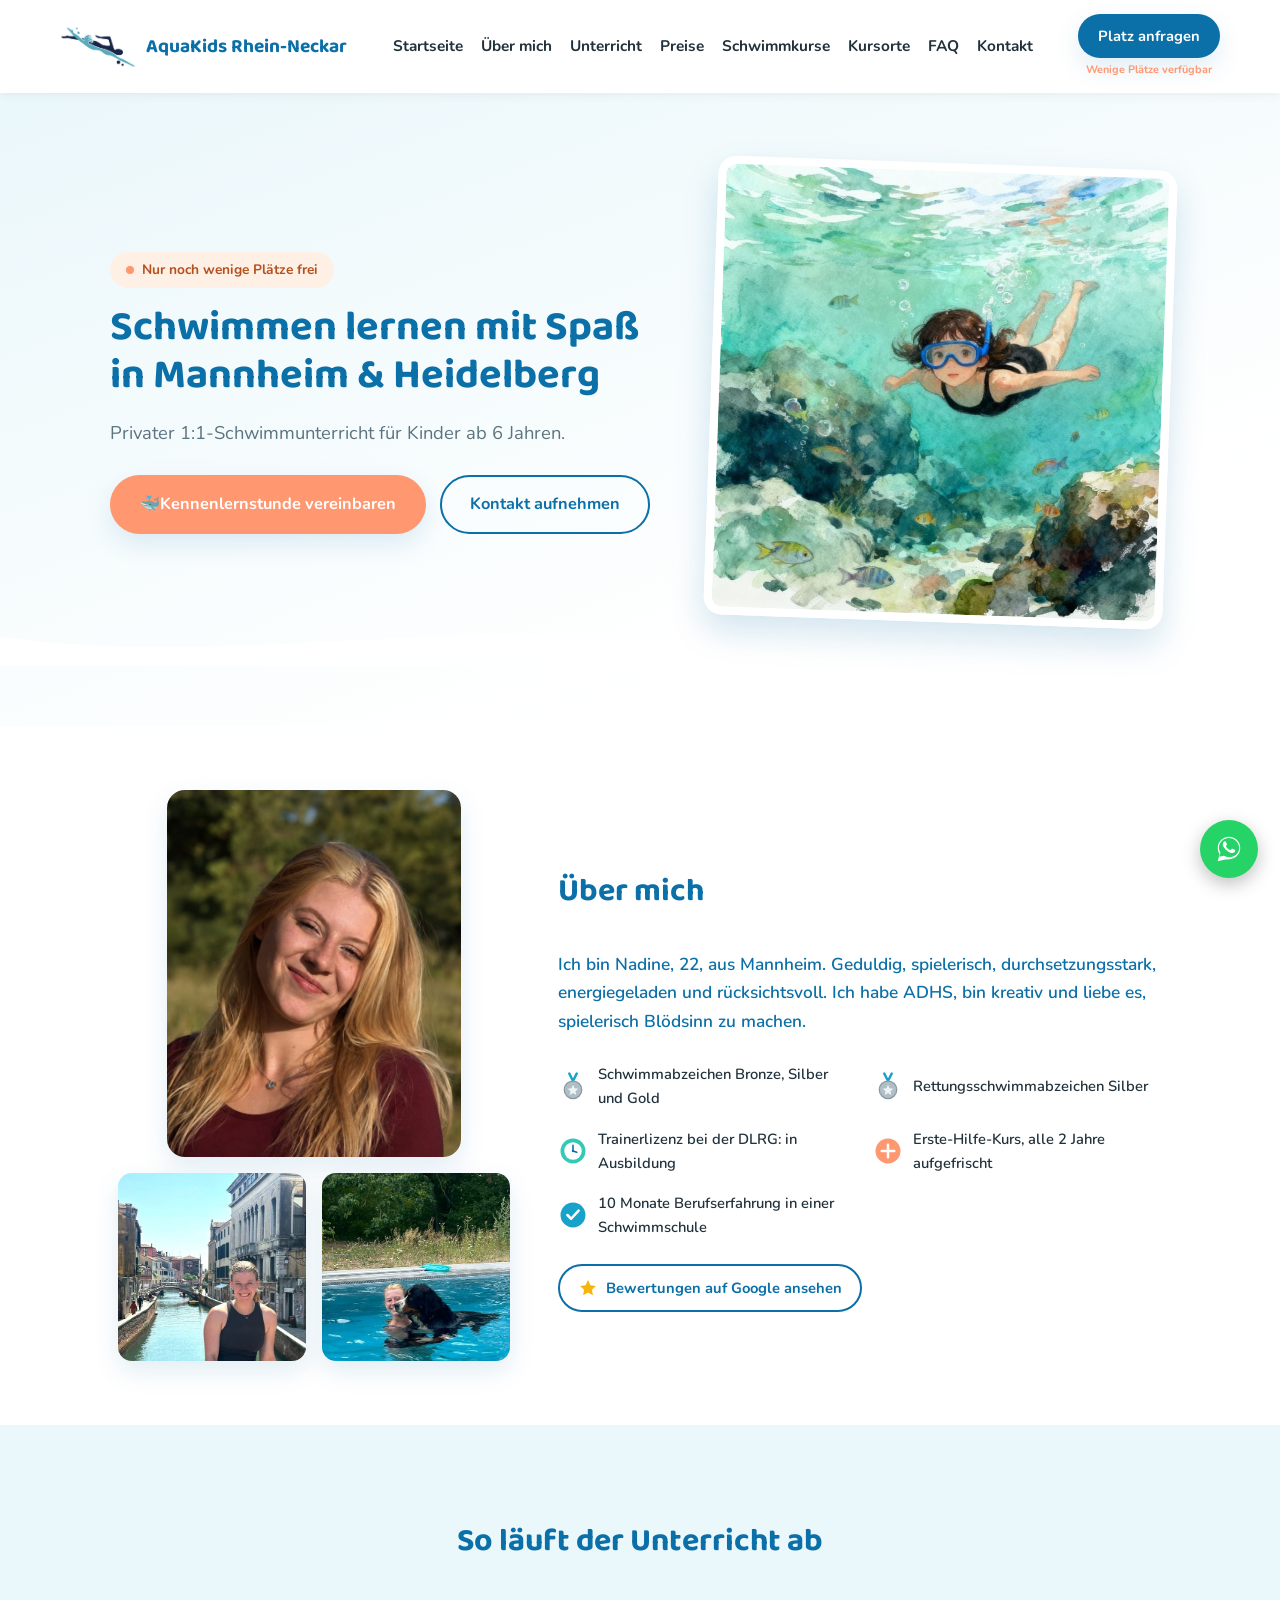
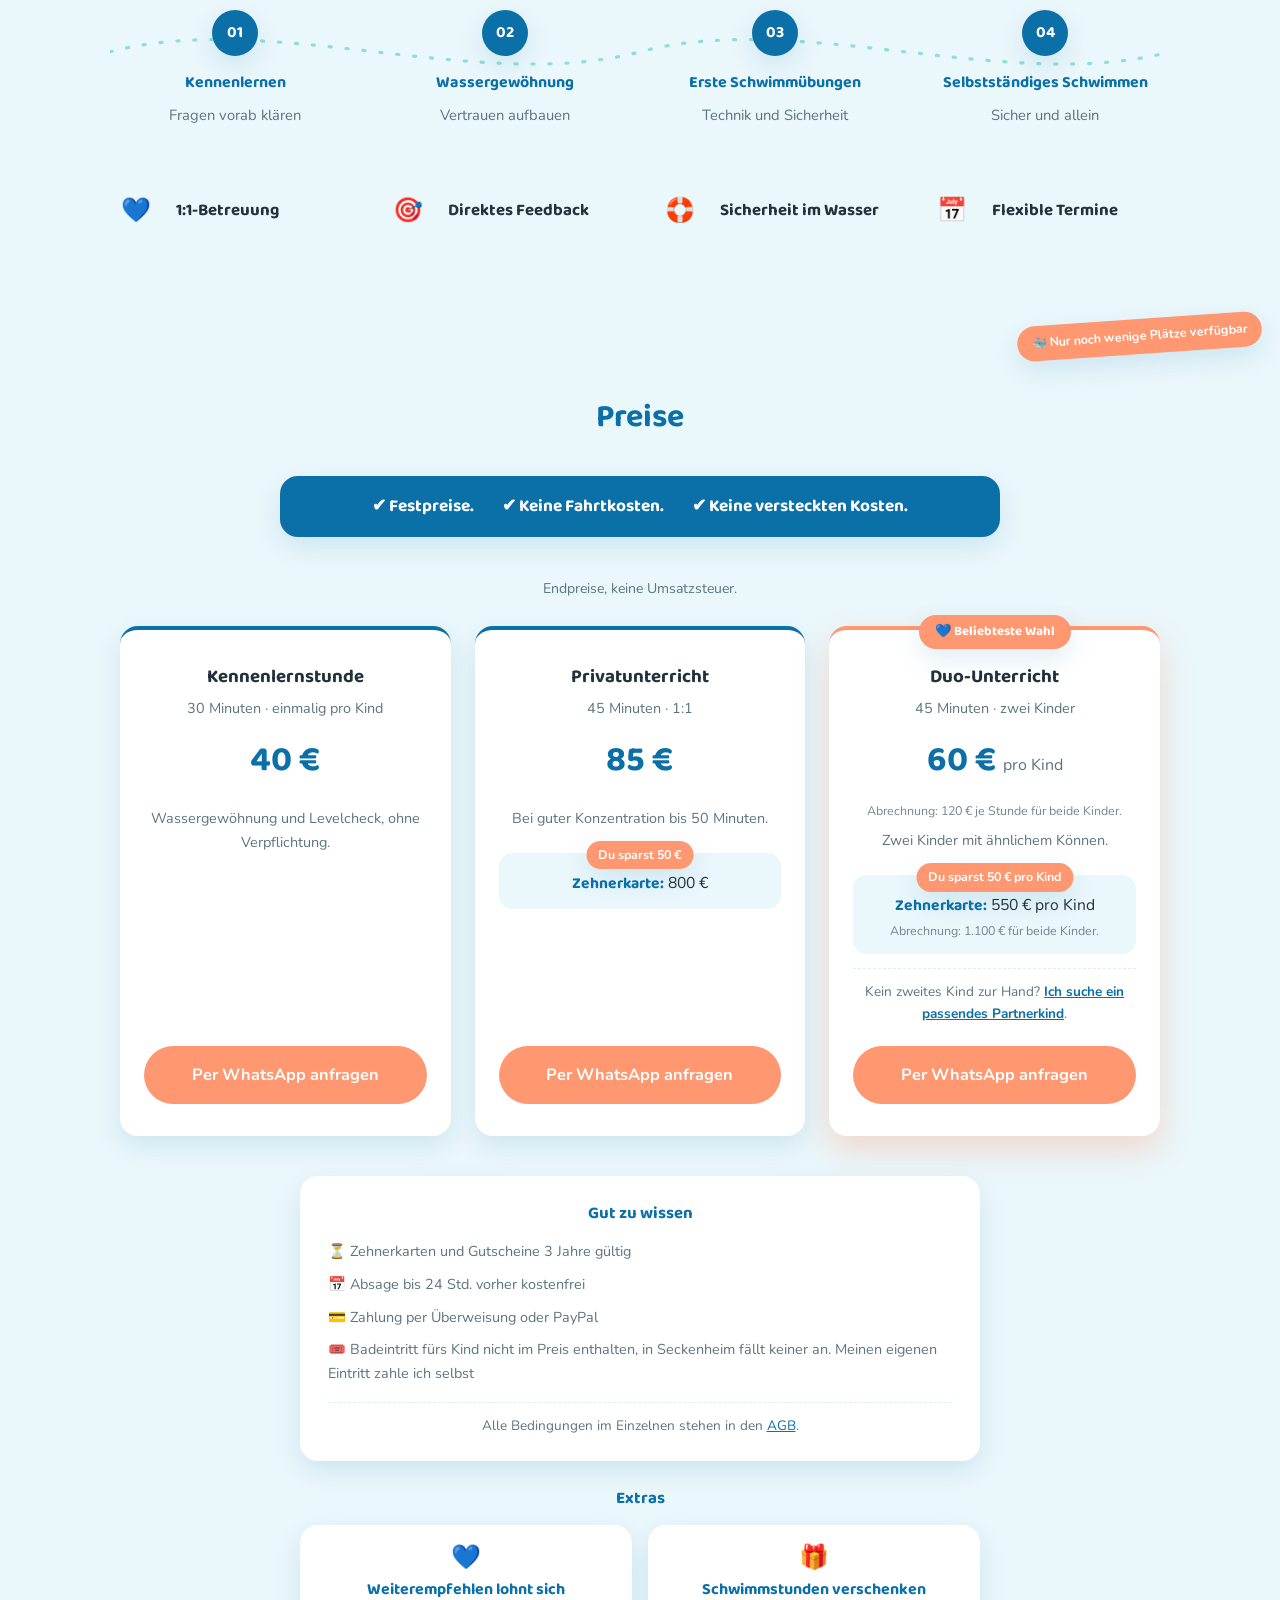
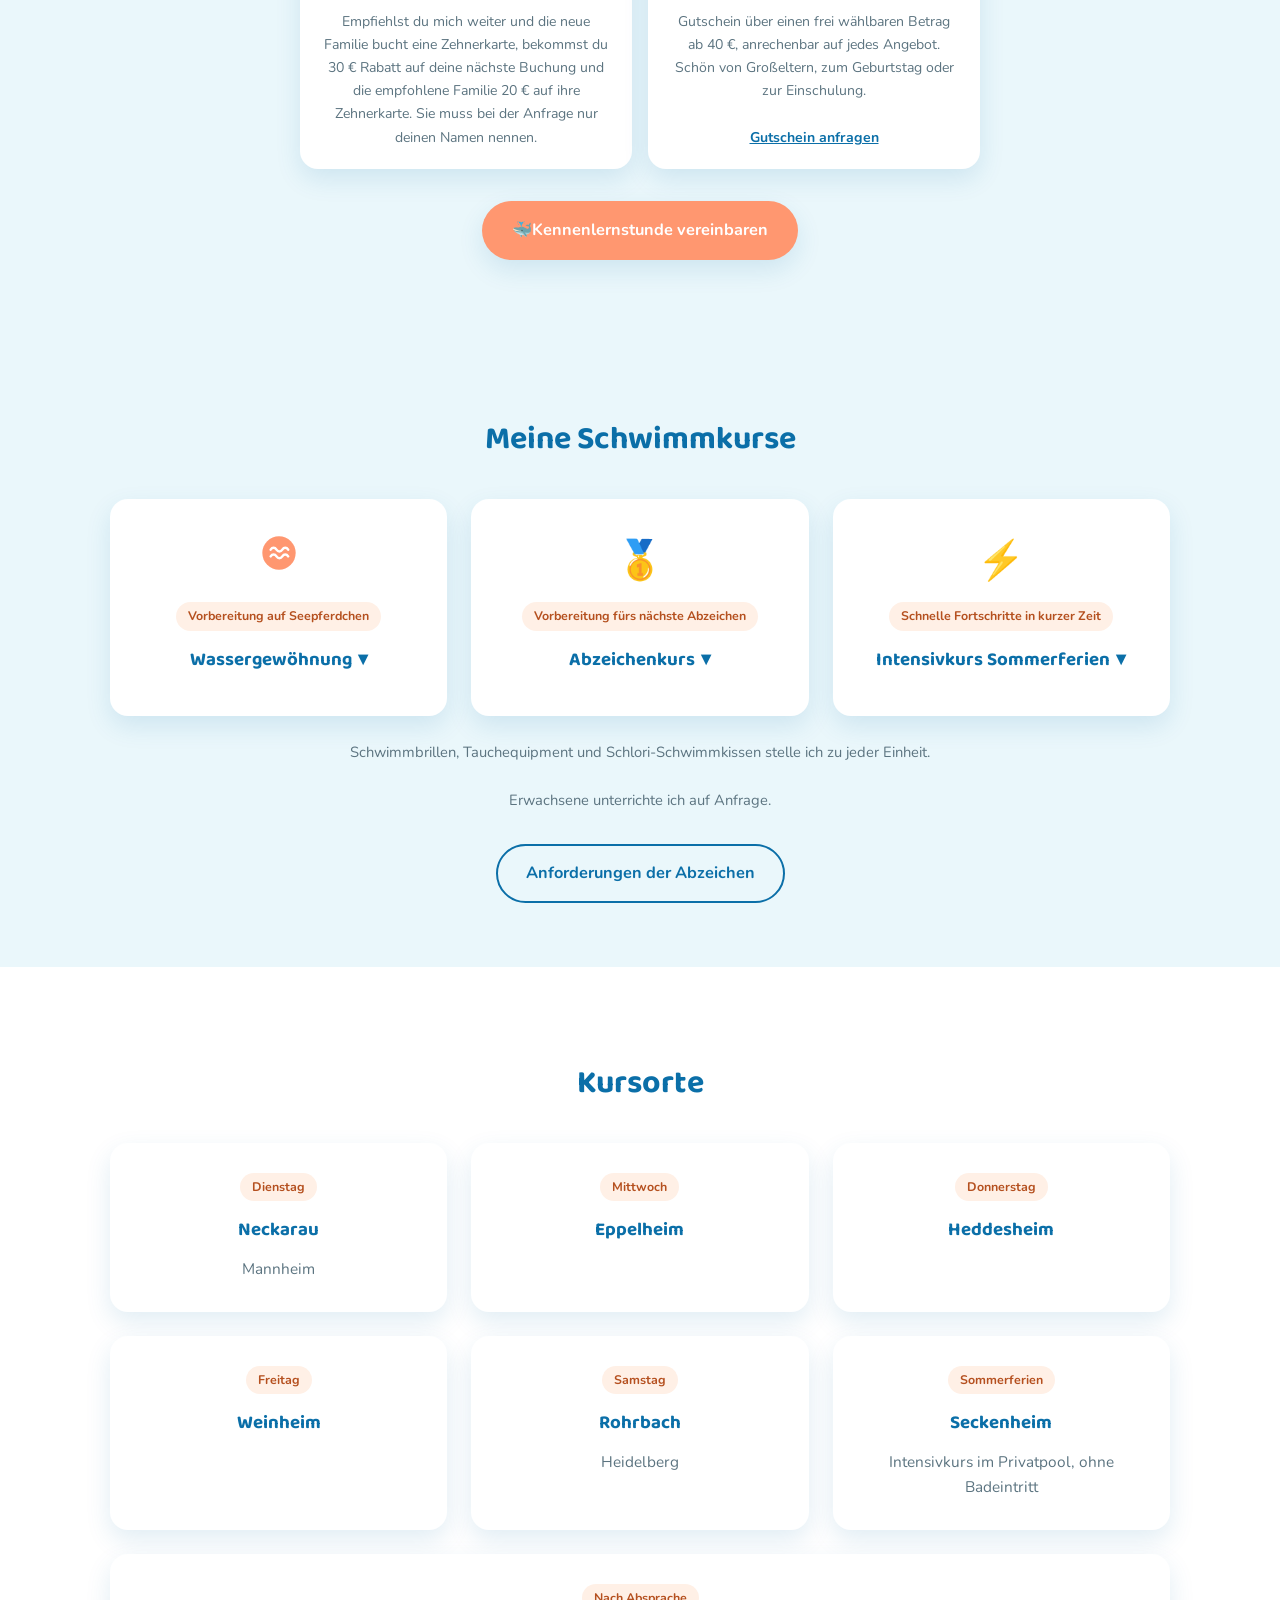
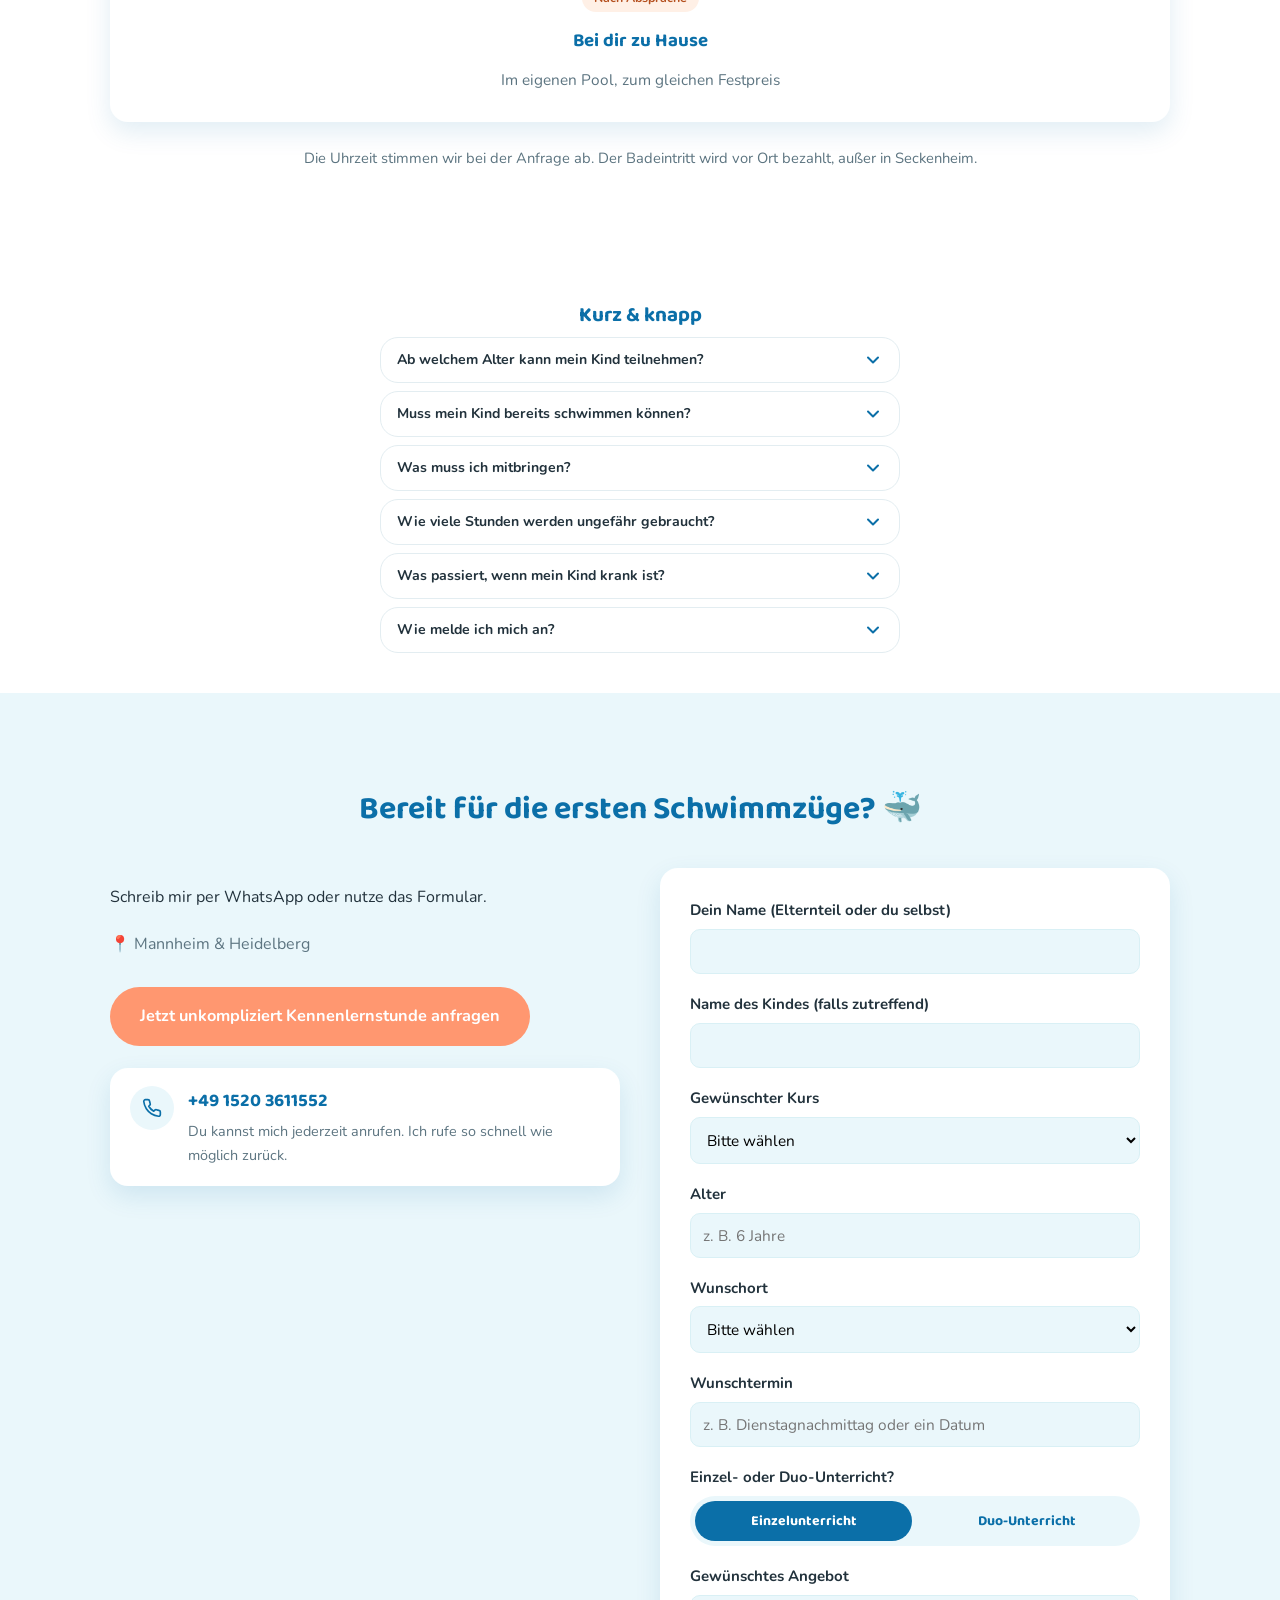
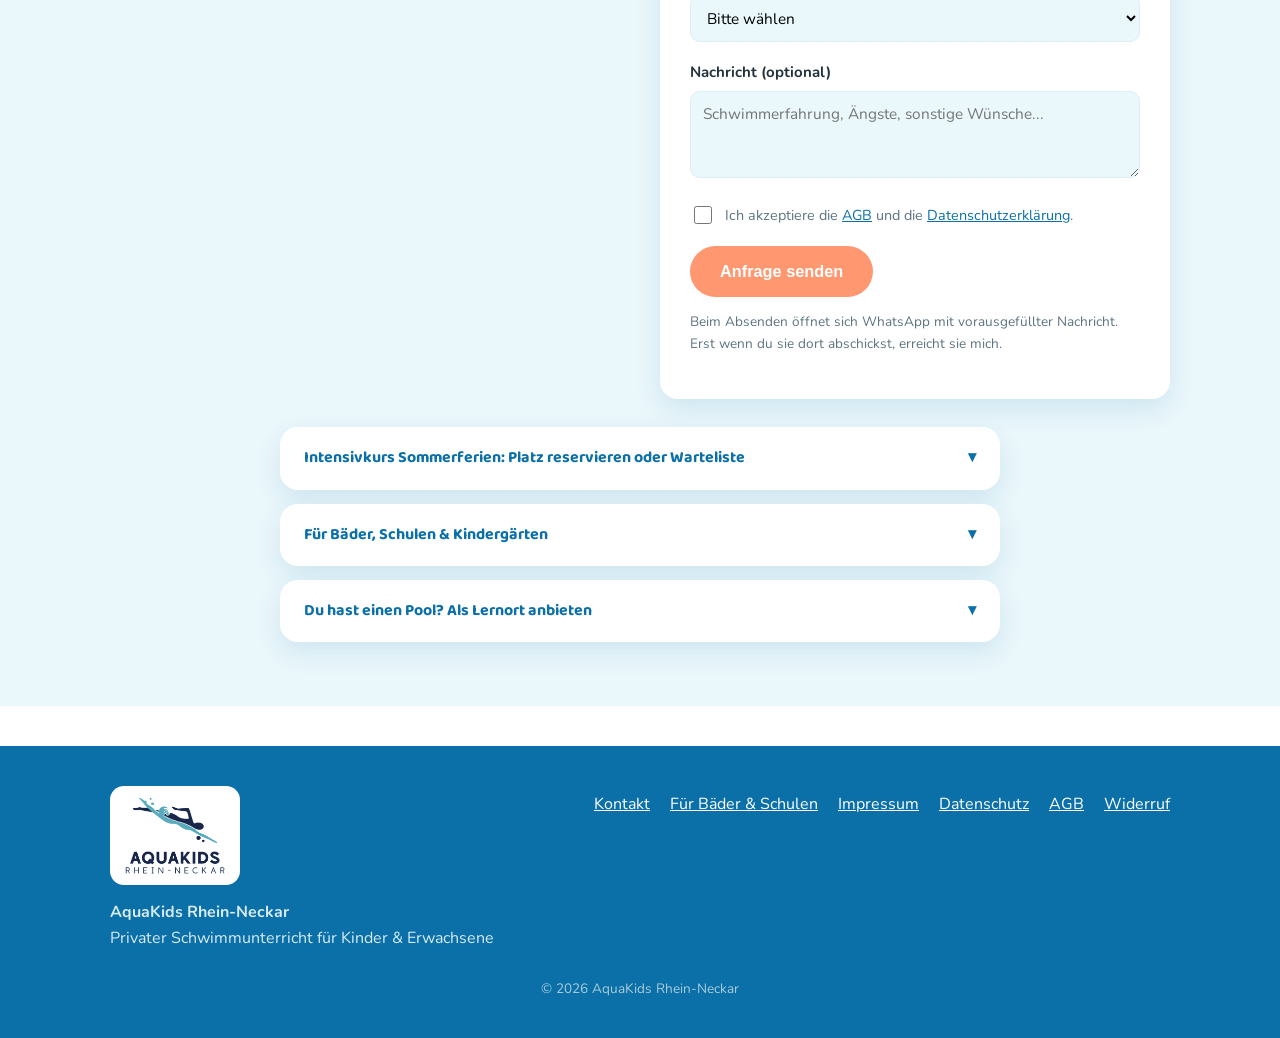
==== index.html @ f167486b "Empfehlungspraemie: Rabatt statt geschenkter Stunden Bisher bekamen beide Familien eine freie Einhei" ====
<!DOCTYPE html>
<html lang="de">
<head>
<meta charset="UTF-8" />
<meta name="viewport" content="width=device-width, initial-scale=1.0" />
<link rel="icon" href="/favicon.png" type="image/png" sizes="64x64" />
<link rel="apple-touch-icon" href="/apple-touch-icon.png" />
<link rel="preload" href="/fonts/nunito-latin.woff2" as="font" type="font/woff2" crossorigin />
<link rel="preload" href="/fonts/baloo2-latin.woff2" as="font" type="font/woff2" crossorigin />
<title>Schwimmunterricht Heidelberg &amp; Mannheim | AquaKids Rhein-Neckar</title>
<meta name="description" content="Privater Schwimmunterricht in Heidelberg &amp; Mannheim für Kinder ab 6 Jahren und Erwachsene. Geduldig, 1:1, spielerisch. Jetzt Termin per WhatsApp anfragen." />
<link rel="canonical" href="https://aquakids-rn.de/" />
<meta property="og:type" content="website" />
<meta property="og:locale" content="de_DE" />
<meta property="og:site_name" content="AquaKids Rhein-Neckar" />
<meta property="og:title" content="Schwimmunterricht Heidelberg & Mannheim | AquaKids Rhein-Neckar" />
<meta property="og:description" content="Privater Schwimmunterricht für Kinder ab 6 Jahren und Erwachsene in Mannheim und Heidelberg. Geduldig, individuell und persönlich." />
<meta property="og:url" content="https://aquakids-rn.de/" />
<meta property="og:image" content="https://aquakids-rn.de/img/hero-unterwasser.jpg" />
<meta name="twitter:card" content="summary_large_image" />
<link rel="stylesheet" href="css/style.css?v=31" />
<script type="application/ld+json">
{
  "@context": "https://schema.org",
  "@type": "SportsActivityLocation",
  "name": "AquaKids Rhein-Neckar",
  "description": "Privater Schwimmunterricht für Kinder ab 6 Jahren und Erwachsene in Mannheim und Heidelberg.",
  "url": "https://aquakids-rn.de/",
  "telephone": "+4915203611552",
  "email": "aquakidsrheinneckar@gmail.com",
  "priceRange": "40€-85€",
  "areaServed": [
    { "@type": "City", "name": "Mannheim" },
    { "@type": "City", "name": "Heidelberg" },
    { "@type": "City", "name": "Weinheim" },
    { "@type": "City", "name": "Eppelheim" },
    { "@type": "City", "name": "Heddesheim" }
  ],
  "image": "https://aquakids-rn.de/img/hero-unterwasser.jpg",
  "logo": "https://aquakids-rn.de/img/logo.png",
  "sameAs": ["https://maps.app.goo.gl/8mJAWNPspA1C7y219"]
}
</script>
</head>
<body>

<header class="site-header">
  <div class="nav-wrap">
    <a href="#start" class="logo">
      <img class="logo-mark" src="img/logo-mark.png" alt="" width="76" height="42" />
      AquaKids Rhein-Neckar
    </a>

    <nav class="main-nav" aria-label="Hauptnavigation">
      <ul>
        <li><a href="#start">Startseite</a></li>
        <li><a href="#ueber-mich">Über mich</a></li>
        <li><a href="#ablauf">Unterricht</a></li>
        <li><a href="#preise">Preise</a></li>
        <li><a href="#angebot">Schwimmkurse</a></li>
        <li><a href="#kursorte">Kursorte</a></li>
        <li><a href="#faq">FAQ</a></li>
        <li><a href="#kontakt">Kontakt</a></li>
      </ul>
    </nav>

    <div class="nav-actions">
      <div class="nav-cta-gruppe">
        <a class="btn-nav-cta" href="#kontakt">
          <span class="long">Platz anfragen</span>
        </a>
        <span class="nav-cta-hinweis">Wenige Plätze verfügbar</span>
      </div>
      <button class="menu-toggle" aria-label="Menü öffnen" aria-expanded="false">☰</button>
    </div>
  </div>
</header>

<main>

  <!-- Hero -->
  <section class="hero" id="start">
    <div class="bubble-field" aria-hidden="true">
      <span></span><span></span><span></span><span></span><span></span>
    </div>
    <div class="container hero-inner">
      <div>
        <!-- Verfügbarkeit monatlich aktuell halten: Anzahl der Plätze und Monat anpassen. -->
        <div class="availability-badge">Nur noch wenige Plätze frei</div>
        <h1>Schwimmen lernen mit Spaß in Mannheim &amp; Heidelberg</h1>
        <p class="lead">
          Privater 1:1-Schwimmunterricht für Kinder ab 6 Jahren.
        </p>
        <div class="hero-actions">
          <a href="#kontakt" class="btn btn-coral"><span aria-hidden="true">🐳</span> Kennenlernstunde vereinbaren</a>
          <a href="#kontakt" class="btn btn-outline">Kontakt aufnehmen</a>
        </div>
      </div>
      <div class="hero-illustration">
        <img src="img/hero-unterwasser.jpg"
             alt="Aquarell-Illustration: Ein Mädchen taucht mit Schwimmbrille durch klares Wasser, umgeben von bunten Fischen"
             width="736" height="736" fetchpriority="high" />
      </div>
    </div>
    <div class="wave-divider" aria-hidden="true">
      <svg viewBox="0 0 1440 60" preserveAspectRatio="none">
        <path d="M0,20 C240,60 480,0 720,20 C960,40 1200,0 1440,20 L1440,60 L0,60 Z" fill="var(--color-bg)"/>
      </svg>
    </div>
  </section>

  <!-- Über mich -->
  <section id="ueber-mich">
    <div class="container about-grid">
      <div class="reveal ueber-mich-dreieck">
        <div class="foto-wrapper foto-wrapper-oben" title="Strg + Mausrad zum Zoomen">
          <img src="img/ueber-mich-portrait.jpg" alt="Nadine Reinhard, Portrait" class="foto-oben" width="800" height="1200" loading="lazy" decoding="async" />
        </div>
        <div class="foto-unten-reihe">
          <div class="foto-wrapper foto-wrapper-unten" tabindex="0" role="button" aria-label="Dieses Foto groß anzeigen" title="Anklicken zum Tauschen">
            <img src="img/ueber-mich.jpg" alt="Nadine Reinhard, Schwimmlehrerin bei AquaKids Rhein-Neckar" class="foto-unten" width="600" height="800" loading="lazy" decoding="async" />
          </div>
          <div class="foto-wrapper foto-wrapper-unten" tabindex="0" role="button" aria-label="Dieses Foto groß anzeigen" title="Anklicken zum Tauschen">
            <img src="img/ueber-mich-pool.jpg" alt="Nadine Reinhard beim Schwimmen mit ihrem Hund" class="foto-unten" width="600" height="800" loading="lazy" decoding="async" />
          </div>
        </div>
      </div>
      <div class="reveal">
        <h2 class="section-title" style="text-align:left">Über mich</h2>
        <p class="ueber-mich-intro">Ich bin Nadine, 22, aus Mannheim. Geduldig, spielerisch, durchsetzungsstark, energiegeladen und rücksichtsvoll. Ich habe ADHS, bin kreativ und liebe es, spielerisch Blödsinn zu machen.</p>
        <ul class="qualifications">
          <li class="qualification-item">
            <svg viewBox="0 0 48 48" width="40" height="40" aria-hidden="true">
              <path d="M18 4 L24 16 L30 4" fill="none" stroke="var(--color-primary)" stroke-width="4" stroke-linecap="round" stroke-linejoin="round"/>
              <circle cx="24" cy="30" r="14" fill="#b0bfc6" stroke="#8a99a1" stroke-width="2"/>
              <path d="M24 22 L26.5 27.5 L32.5 28.2 L28 32.3 L29.3 38.2 L24 35 L18.7 38.2 L20 32.3 L15.5 28.2 L21.5 27.5 Z" fill="#eef3f5"/>
            </svg>
            <span>Schwimmabzeichen Bronze, Silber und Gold</span>
          </li>
          <li class="qualification-item">
            <svg viewBox="0 0 48 48" width="40" height="40" aria-hidden="true">
              <path d="M18 4 L24 16 L30 4" fill="none" stroke="var(--color-primary)" stroke-width="4" stroke-linecap="round" stroke-linejoin="round"/>
              <circle cx="24" cy="30" r="14" fill="#b0bfc6" stroke="#8a99a1" stroke-width="2"/>
              <path d="M24 22 L26.5 27.5 L32.5 28.2 L28 32.3 L29.3 38.2 L24 35 L18.7 38.2 L20 32.3 L15.5 28.2 L21.5 27.5 Z" fill="#eef3f5"/>
            </svg>
            <span>Rettungsschwimmabzeichen Silber</span>
          </li>
          <li class="qualification-item">
            <svg viewBox="0 0 48 48" width="40" height="40" aria-hidden="true">
              <circle cx="24" cy="24" r="20" fill="var(--color-accent)"/>
              <circle cx="24" cy="24" r="14" fill="#ffffff"/>
              <line x1="24" y1="24" x2="24" y2="15" stroke="var(--color-primary-dark)" stroke-width="2.5" stroke-linecap="round"/>
              <line x1="24" y1="24" x2="30" y2="26" stroke="var(--color-primary-dark)" stroke-width="2.5" stroke-linecap="round"/>
              <circle cx="24" cy="24" r="2" fill="var(--color-primary-dark)"/>
            </svg>
            <span>Trainerlizenz bei der DLRG: in Ausbildung</span>
          </li>
          <li class="qualification-item">
            <svg viewBox="0 0 48 48" width="40" height="40" aria-hidden="true">
              <circle cx="24" cy="24" r="20" fill="var(--color-coral)"/>
              <path d="M24 14 L24 34 M14 24 L34 24" stroke="#ffffff" stroke-width="4" stroke-linecap="round"/>
            </svg>
            <span>Erste-Hilfe-Kurs, alle 2 Jahre aufgefrischt</span>
          </li>
          <li class="qualification-item">
            <svg viewBox="0 0 48 48" width="40" height="40" aria-hidden="true">
              <circle cx="24" cy="24" r="20" fill="var(--color-primary)"/>
              <path d="M15 24 L21 30 L33 17" fill="none" stroke="#ffffff" stroke-width="4" stroke-linecap="round" stroke-linejoin="round"/>
            </svg>
            <span>10 Monate Berufserfahrung in einer Schwimmschule</span>
          </li>
        </ul>
        <a class="google-bewertungen" href="https://maps.app.goo.gl/8mJAWNPspA1C7y219" target="_blank" rel="noopener">
          <svg viewBox="0 0 24 24" width="20" height="20" aria-hidden="true">
            <path d="M12 2.5l2.9 6.1 6.6.9-4.8 4.6 1.2 6.6L12 17.5l-5.9 3.2 1.2-6.6L2.5 9.5l6.6-.9z" fill="#f5b50a"/>
          </svg>
          <span>Bewertungen auf Google ansehen</span>
        </a>
      </div>
    </div>
  </section>

  <!-- Unterricht -->
  <section class="alt" id="ablauf">
    <div class="container">
      <h2 class="section-title reveal">So läuft der Unterricht ab</h2>
      <div class="steps-wrap reveal">
        <svg class="steps-wave-bg" viewBox="0 0 1000 60" preserveAspectRatio="none" aria-hidden="true">
          <path d="M0,30 C150,-10 350,70 500,30 C650,-10 850,70 1000,30" fill="none" stroke="var(--color-accent)" stroke-width="3" stroke-linecap="round" stroke-dasharray="2 14"/>
        </svg>
        <div class="steps">
          <div class="step">
            <div class="step-number">01</div>
            <h3>Kennenlernen</h3>
            <p>Fragen vorab klären</p>
          </div>
          <div class="step">
            <div class="step-number">02</div>
            <h3>Wassergewöhnung</h3>
            <p>Vertrauen aufbauen</p>
          </div>
          <div class="step">
            <div class="step-number">03</div>
            <h3>Erste Schwimmübungen</h3>
            <p>Technik und Sicherheit</p>
          </div>
          <div class="step">
            <div class="step-number">04</div>
            <h3>Selbstständiges Schwimmen</h3>
            <p>Sicher und allein</p>
          </div>
        </div>
      </div>

      <div class="benefit-grid reveal">
        <div class="benefit-item">
          <span class="benefit-icon" aria-hidden="true">💙</span>
          <h3>1:1-Betreuung</h3>
        </div>
        <div class="benefit-item">
          <span class="benefit-icon" aria-hidden="true">🎯</span>
          <h3>Direktes Feedback</h3>
        </div>
        <div class="benefit-item">
          <span class="benefit-icon" aria-hidden="true">🛟</span>
          <h3>Sicherheit im Wasser</h3>
        </div>
        <div class="benefit-item">
          <span class="benefit-icon" aria-hidden="true">📅</span>
          <h3>Flexible Termine</h3>
        </div>
      </div>
    </div>
  </section>

  <!-- Preise -->
  <section class="alt" id="preise">
    <span class="ecke-badge">🐳 Nur noch wenige Plätze verfügbar</span>
    <div class="container">
      <h2 class="section-title reveal">Preise</h2>

      <p class="festpreis-banner reveal">
        <span>✔ Festpreise.</span>
        <span>✔ Keine Fahrtkosten.</span>
        <span>✔ Keine versteckten Kosten.</span>
      </p>
      <p class="preis-fussnote reveal">
        Endpreise, keine Umsatzsteuer.
      </p>

      <!-- Die Preiskarten entstehen automatisch aus js/preise-data.js – Preise NUR dort ändern. -->
      <div class="price-grid" id="preis-karten"></div>

      <div class="preis-rahmen reveal">
        <h3>Gut zu wissen</h3>
        <ul>
          <li><span aria-hidden="true">⏳</span> Zehnerkarten und Gutscheine 3&nbsp;Jahre gültig</li>
          <li><span aria-hidden="true">📅</span> Absage bis 24&nbsp;Std. vorher kostenfrei</li>
          <li><span aria-hidden="true">💳</span> Zahlung per Überweisung oder PayPal</li>
          <li><span aria-hidden="true">🎟️</span> Badeintritt fürs Kind nicht im Preis enthalten, in Seckenheim fällt keiner an. Meinen eigenen Eintritt zahle ich selbst</li>
        </ul>
        <p>Alle Bedingungen im Einzelnen stehen in den <a href="agb.html">AGB</a>.</p>
      </div>

      <!-- Empfehlungsprämie und Gutschein entstehen aus AKTIONEN in js/preise-data.js -->
      <div class="preis-aktionen" id="preis-aktionen"></div>

      <div class="section-cta reveal">
        <a href="#kontakt" class="btn btn-coral"><span aria-hidden="true">🐳</span> Kennenlernstunde vereinbaren</a>
      </div>
    </div>
  </section>

  <!-- Meine Schwimmkurse (inkl. Abzeichen-Anforderungen) -->
  <section class="alt has-bubbles" id="angebot">
    <div class="bubble-field" aria-hidden="true">
      <span></span><span></span><span></span>
    </div>
    <div class="container">
      <h2 class="section-title reveal">Meine Schwimmkurse</h2>
      <div class="card-grid">
        <details class="card kurs-toggle reveal">
          <summary>
            <div class="emoji">
              <svg viewBox="0 0 48 48" width="40" height="40" aria-hidden="true">
                <circle cx="24" cy="24" r="20" fill="var(--color-coral)"/>
                <path d="M14 20c2-3 5-3 7 0s5 3 7 0 5-3 7 0" stroke="#ffffff" stroke-width="3" fill="none" stroke-linecap="round"/>
                <path d="M14 28c2-3 5-3 7 0s5 3 7 0 5-3 7 0" stroke="#ffffff" stroke-width="3" fill="none" stroke-linecap="round"/>
              </svg>
            </div>
            <span class="kurs-subline">Vorbereitung auf Seepferdchen</span>
            <h3>Wassergewöhnung</h3>
          </summary>
          <ul class="leistungen-list">
            <li>Sicher im Wasser fühlen</li>
            <li>Auftriebsübungen</li>
            <li>Vorankommen im Wasser</li>
            <li>Erste Schwimmtechniken</li>
          </ul>
        </details>
        <details class="card kurs-toggle reveal">
          <summary>
            <div class="emoji" aria-hidden="true">🥇</div>
            <span class="kurs-subline">Vorbereitung fürs nächste Abzeichen</span>
            <h3>Abzeichenkurs</h3>
          </summary>
          <ul class="leistungen-list">
            <li>Verschiedene Schwimmtechniken</li>
            <li>Sprünge</li>
            <li>Sicherheit im Wasser</li>
          </ul>
        </details>
        <details class="card kurs-toggle reveal">
          <summary>
            <div class="emoji" aria-hidden="true">⚡</div>
            <span class="kurs-subline">Schnelle Fortschritte in kurzer Zeit</span>
            <h3>Intensivkurs Sommerferien</h3>
          </summary>
          <ul class="leistungen-list">
            <li>2 bis 3 Schwimmstunden pro Woche</li>
            <li>Voranmeldung möglich</li>
            <li>In Seckenheim im Privatpool, ohne Badeintritt</li>
            <li>Termine und Preis nach Absprache</li>
          </ul>
          <a href="#ferien-reservierung" class="btn btn-coral kurs-cta">Platz reservieren oder Warteliste</a>
        </details>
      </div>
      <p class="price-note">Schwimmbrillen, Tauchequipment und Schlori-Schwimmkissen stelle ich zu jeder Einheit.</p>
      <p class="price-note">Erwachsene unterrichte ich auf Anfrage.</p>

      <details class="abzeichen-details" id="abzeichen">
        <summary class="btn btn-outline">Anforderungen der Abzeichen</summary>
        <p class="abzeichen-hinweis">Die offizielle Abnahme übernimmt das Schwimmbad bzw. eine Prüfstelle.</p>
        <div class="card-grid">
        <div class="card">
          <h3>Seepferdchen</h3>
          <ul class="leistungen-list">
            <li>Sprung vom Beckenrand</li>
            <li>25 m Schwimmen in Bauch- oder Rückenlage</li>
            <li>Gegenstand aus schultertiefem Wasser holen</li>
            <li>Baderegeln kennen</li>
          </ul>
        </div>
        <div class="card">
          <h3>Bronze</h3>
          <ul class="leistungen-list">
            <li>Kopfsprung</li>
            <li>15 Minuten schwimmen, mindestens 200 m</li>
            <li>Sprung vom 1-Meter-Brett</li>
            <li>Ca. 2 m tief tauchen und Gegenstand holen</li>
            <li>Baderegeln kennen</li>
          </ul>
        </div>
        <div class="card">
          <h3>Silber</h3>
          <ul class="leistungen-list">
            <li>Kopfsprung</li>
            <li>20 Minuten schwimmen, mindestens 400 m</li>
            <li>Sprung aus 3 m Höhe (oder zwei 1-Meter-Sprünge)</li>
            <li>Zweimal ca. 2 m tief tauchen</li>
            <li>10 m Streckentauchen</li>
            <li>Baderegeln und Grundlagen der Selbstrettung</li>
          </ul>
        </div>
        <div class="card">
          <h3>Gold</h3>
          <ul class="leistungen-list">
            <li>Kopfsprung</li>
            <li>30 Minuten schwimmen, mindestens 800 m</li>
            <li>Kraul-, Brust- und Rückenschwimmen</li>
            <li>10 m Streckentauchen ohne Abstoßen</li>
            <li>Dreimal ca. 2 m tief tauchen, innerhalb von 3 Minuten</li>
            <li>50 m Transportschwimmen</li>
            <li>Baderegeln und Hilfe bei Bade-, Boots- und Eisunfällen</li>
          </ul>
        </div>
      </div>

      <h3 class="abzeichen-subtitle">Rettungsschwimmabzeichen (DRSA)</h3>
      <div class="card-grid">
        <div class="card">
          <h3>Bronze</h3>
          <ul class="leistungen-list">
            <li>Voraussetzung: keine, ab ca. 12 Jahren</li>
            <li>200 m schwimmen in max. 10 Minuten</li>
            <li>100 m in Kleidung schwimmen, danach unter Wasser ausziehen</li>
            <li>Zwei Tieftauchgänge, Ring aus 2 bis 3 m Tiefe holen</li>
            <li>50 m Transportschwimmen</li>
            <li>Befreiungsgriffe und Rettungstransport</li>
            <li>Grundlagen Wiederbelebung</li>
          </ul>
        </div>
        <div class="card">
          <h3>Silber</h3>
          <ul class="leistungen-list">
            <li>Voraussetzung: Rettungsschwimmabzeichen Bronze, ab ca. 14 Jahren</li>
            <li>400 m schwimmen in max. 15 Minuten</li>
            <li>300 m in Kleidung schwimmen, danach ausziehen</li>
            <li>Sprung aus 3 m Höhe</li>
            <li>Drei Tieftauchgänge aus 3 bis 5 m Tiefe</li>
            <li>50 m Transportschwimmen in unter 90 Sekunden</li>
            <li>Aktuelle Erste-Hilfe-Ausbildung nötig</li>
          </ul>
        </div>
        <div class="card">
          <h3>Gold</h3>
          <ul class="leistungen-list">
            <li>Voraussetzung: Rettungsschwimmabzeichen Silber, ab ca. 16 Jahren</li>
            <li>300 m Flossenschwimmen in max. 6 Minuten, davon 50 m Schleppen in Kleidung</li>
            <li>300 m Schwimmen in Kleidung in max. 9 Minuten, danach im Wasser ausziehen</li>
            <li>30 m Streckentauchen, mind. 8 von 10 Ringen auf 20 m Strecke sammeln</li>
            <li>Drei Tieftauchgänge in Kleidung (kopf- und fußwärts) in 3 Minuten, dabei zwei
              Ringe aus ca. 3 bis 5 m Tiefe holen</li>
            <li>Aktuelle Erste-Hilfe-Ausbildung und ärztliches Attest nötig</li>
          </ul>
        </div>
      </div>
      </details>
    </div>
  </section>

  <!-- Kursorte: Bäder nach und nach in js/pools-data.js eintragen -->
  <section id="kursorte">
    <div class="container">
      <h2 class="section-title reveal">Kursorte</h2>
      <!-- Wochenplan (Dienstag bis Samstag): Orte und Wochentage in js/pools-data.js pflegen -->
      <div class="card-grid kursorte-grid" id="kursorte-liste">
        <article class="card kursort-zuhause-karte reveal">
          <span class="kurs-subline">Nach Absprache</span>
          <h3>Bei dir zu Hause</h3>
          <p>Im eigenen Pool, zum gleichen Festpreis</p>
        </article>
      </div>
      <p class="price-note">Die Uhrzeit stimmen wir bei der Anfrage ab. Der Badeintritt wird vor Ort bezahlt, außer in Seckenheim.</p>
    </div>
  </section>

  <!-- FAQ -->
  <section id="faq" class="faq-compact">
    <div class="container">
      <h2 class="section-title reveal">Kurz &amp; knapp</h2>
      <div class="faq-list reveal">
        <div class="faq-item">
          <button class="faq-question" aria-expanded="false">
            <span>Ab welchem Alter kann mein Kind teilnehmen?</span>
            <svg class="chevron" width="20" height="20" viewBox="0 0 24 24" fill="none" aria-hidden="true"><path d="M6 9l6 6 6-6" stroke="currentColor" stroke-width="2.4" stroke-linecap="round" stroke-linejoin="round"/></svg>
          </button>
          <div class="faq-answer">
            <p>Ab 6 Jahren. Erwachsene unterrichte ich auf Anfrage.</p>
          </div>
        </div>
        <div class="faq-item">
          <button class="faq-question" aria-expanded="false">
            <span>Muss mein Kind bereits schwimmen können?</span>
            <svg class="chevron" width="20" height="20" viewBox="0 0 24 24" fill="none" aria-hidden="true"><path d="M6 9l6 6 6-6" stroke="currentColor" stroke-width="2.4" stroke-linecap="round" stroke-linejoin="round"/></svg>
          </button>
          <div class="faq-answer">
            <p>Nein, die meisten starten bei mir ganz am Anfang.</p>
          </div>
        </div>
        <div class="faq-item">
          <button class="faq-question" aria-expanded="false">
            <span>Was muss ich mitbringen?</span>
            <svg class="chevron" width="20" height="20" viewBox="0 0 24 24" fill="none" aria-hidden="true"><path d="M6 9l6 6 6-6" stroke="currentColor" stroke-width="2.4" stroke-linecap="round" stroke-linejoin="round"/></svg>
          </button>
          <div class="faq-answer">
            <p>Badekleidung und ein Handtuch. Schwimmbrille und Zubehör stelle ich.</p>
          </div>
        </div>
        <div class="faq-item">
          <button class="faq-question" aria-expanded="false">
            <span>Wie viele Stunden werden ungefähr gebraucht?</span>
            <svg class="chevron" width="20" height="20" viewBox="0 0 24 24" fill="none" aria-hidden="true"><path d="M6 9l6 6 6-6" stroke="currentColor" stroke-width="2.4" stroke-linecap="round" stroke-linejoin="round"/></svg>
          </button>
          <div class="faq-answer">
            <p>Das hängt vom Kind ab. Nach der Kennenlernstunde gebe ich dir eine Einschätzung, die Zehnerkarte ist meist der beste Einstieg. Bei Kindern mit geistiger oder körperlicher Behinderung kann diese Einschätzung entfallen, hier zählt der individuelle Fortschritt, auch mit Zehnerkarte.</p>
          </div>
        </div>
        <div class="faq-item">
          <button class="faq-question" aria-expanded="false">
            <span>Was passiert, wenn mein Kind krank ist?</span>
            <svg class="chevron" width="20" height="20" viewBox="0 0 24 24" fill="none" aria-hidden="true"><path d="M6 9l6 6 6-6" stroke="currentColor" stroke-width="2.4" stroke-linecap="round" stroke-linejoin="round"/></svg>
          </button>
          <div class="faq-answer">
            <p>Bis 24&nbsp;Stunden vorher per WhatsApp absagen, dann entstehen keine Kosten und wir finden einen Ersatztermin.</p>
          </div>
        </div>
        <div class="faq-item">
          <button class="faq-question" aria-expanded="false">
            <span>Wie melde ich mich an?</span>
            <svg class="chevron" width="20" height="20" viewBox="0 0 24 24" fill="none" aria-hidden="true"><path d="M6 9l6 6 6-6" stroke="currentColor" stroke-width="2.4" stroke-linecap="round" stroke-linejoin="round"/></svg>
          </button>
          <div class="faq-answer">
            <p>Per WhatsApp, Anruf oder über das Formular unten.</p>
          </div>
        </div>
      </div>
    </div>
  </section>

  <!-- Kontakt (inkl. Anfragen von Bädern/Schulen und Pool-Angebote) -->
  <section class="alt has-bubbles kontakt-mit-badge" id="kontakt">
    <div class="bubble-field" aria-hidden="true">
      <span></span><span></span><span></span>
    </div>
    <div class="container">
      <h2 class="section-title reveal">Bereit für die ersten Schwimmzüge? 🐳</h2>
    </div>
    <div class="container contact-grid">
      <div class="contact-info reveal">
        <p>Schreib mir per WhatsApp oder nutze das Formular.</p>
        <ul>
          <li>📍 Mannheim &amp; Heidelberg</li>
        </ul>
        <a href="https://wa.me/4915203611552" target="_blank" rel="noopener" class="btn btn-whatsapp">Jetzt unkompliziert Kennenlernstunde anfragen</a>

        <div class="phone-box">
          <span class="phone-icon" aria-hidden="true">
            <svg viewBox="0 0 24 24" width="20" height="20" fill="none" aria-hidden="true">
              <path d="M22 16.92v3a2 2 0 0 1-2.18 2 19.79 19.79 0 0 1-8.63-3.07 19.5 19.5 0 0 1-6-6 19.79 19.79 0 0 1-3.07-8.67A2 2 0 0 1 4.11 2h3a2 2 0 0 1 2 1.72c.127.96.361 1.903.7 2.81a2 2 0 0 1-.45 2.11L8.09 9.91a16 16 0 0 0 6 6l1.27-1.27a2 2 0 0 1 2.11-.45c.907.339 1.85.573 2.81.7A2 2 0 0 1 22 16.92z" stroke="var(--color-primary-dark)" stroke-width="2" stroke-linecap="round" stroke-linejoin="round"/>
            </svg>
          </span>
          <div>
            <a href="tel:+4915203611552" class="phone-number">+49&nbsp;1520&nbsp;3611552</a>
            <p>Du kannst mich jederzeit anrufen. Ich rufe so schnell wie möglich zurück.</p>
          </div>
        </div>
      </div>

      <form class="booking-form reveal" autocomplete="off">
        <div class="form-group">
          <label for="name">Dein Name (Elternteil oder du selbst)</label>
          <input type="text" id="name" name="name" required />
        </div>

        <div class="form-group">
          <label for="kindname">Name des Kindes (falls zutreffend)</label>
          <input type="text" id="kindname" name="kindname" />
        </div>

        <div class="form-group">
          <label for="unterricht">Gewünschter Kurs</label>
          <select id="unterricht" name="unterricht" required>
            <option value="">Bitte wählen</option>
            <option value="Wassergewöhnung (Kind)">Wassergewöhnung (Kind)</option>
            <option value="Abzeichenkurs (Kind)">Abzeichenkurs (Kind)</option>
            <option value="Intensivkurs Sommerferien">Intensivkurs Sommerferien</option>
            <option value="Erwachsene/r">Erwachsene/r</option>
          </select>
        </div>

        <div class="form-group">
          <label for="alter">Alter</label>
          <input type="text" id="alter" name="alter" placeholder="z. B. 6 Jahre" required />
        </div>

        <div class="form-group">
          <label for="ort">Wunschort</label>
          <select id="ort" name="ort" required>
            <option value="">Bitte wählen</option>
          </select>
        </div>

        <div class="form-group">
          <label for="termin">Wunschtermin</label>
          <input type="text" id="termin" name="termin" placeholder="z. B. Dienstagnachmittag oder ein Datum" required />
        </div>

        <div class="form-group">
          <label>Einzel- oder Duo-Unterricht?</label>
          <div class="form-modus-umschalter" role="tablist">
            <button type="button" class="form-modus-tab active" data-form-modus="einzel" role="tab" aria-selected="true">Einzelunterricht</button>
            <button type="button" class="form-modus-tab" data-form-modus="duo" role="tab" aria-selected="false">Duo-Unterricht</button>
          </div>
        </div>

        <div class="form-group">
          <label for="paket">Gewünschtes Angebot</label>
          <select id="paket" name="paket" required>
            <option value="">Bitte wählen</option>
          </select>
        </div>

        <div class="form-group">
          <label for="nachricht">Nachricht (optional)</label>
          <textarea id="nachricht" name="nachricht" rows="3" placeholder="Schwimmerfahrung, Ängste, sonstige Wünsche..."></textarea>
        </div>

        <div class="form-group-checkbox">
          <input type="checkbox" id="agb" name="agb" required />
          <label for="agb">
            Ich akzeptiere die <a href="agb.html" target="_blank" rel="noopener">AGB</a> und die
            <a href="datenschutz.html" target="_blank" rel="noopener">Datenschutzerklärung</a>.
          </label>
        </div>

        <button type="submit" class="btn btn-whatsapp">Anfrage senden</button>

        <p class="form-status" role="status"></p>
        <p class="form-hint">
          Beim Absenden öffnet sich WhatsApp mit vorausgefüllter Nachricht. Erst wenn du sie dort abschickst, erreicht sie mich.
        </p>
      </form>
    </div>

    <div class="container kontakt-extra-wrap">
      <details class="kontakt-extra" id="ferien-reservierung">
        <summary>Intensivkurs Sommerferien: Platz reservieren oder Warteliste</summary>
        <form class="booking-form" id="ferien-form" autocomplete="off">
        <fieldset class="wahl-gruppe">
          <legend>Ich möchte</legend>
          <div class="wahl-optionen">
          <label class="wahl-option"><input type="radio" name="art" value="Platz reservieren" required /><span>Platz reservieren</span></label>
          <label class="wahl-option"><input type="radio" name="art" value="Auf die Warteliste" /><span>Auf die Warteliste</span></label>
          </div>
        </fieldset>

        <div class="form-group">
          <label for="fe-name">Dein Name</label>
          <input type="text" id="fe-name" name="name" required />
        </div>

        <div class="form-group">
          <label for="fe-kind">Name des Kindes</label>
          <input type="text" id="fe-kind" name="kindname" required />
        </div>

        <div class="form-group">
          <label for="fe-alter">Alter des Kindes</label>
          <input type="text" id="fe-alter" name="alter" placeholder="z. B. 7 Jahre" required />
        </div>

        <fieldset class="wahl-gruppe">
          <legend>Termine pro Woche</legend>
          <div class="wahl-optionen">
          <label class="wahl-option"><input type="radio" name="termine" value="2" required /><span>2 Termine</span></label>
          <label class="wahl-option"><input type="radio" name="termine" value="3" /><span>3 Termine</span></label>
          </div>
        </fieldset>

        <fieldset class="wahl-gruppe">
          <legend>Uhrzeit</legend>
          <div class="wahl-optionen">
          <label class="wahl-option"><input type="radio" name="zeit" value="Vormittags" required /><span>Vormittags</span></label>
          <label class="wahl-option"><input type="radio" name="zeit" value="Nachmittags" /><span>Nachmittags</span></label>
          <label class="wahl-option"><input type="radio" name="zeit" value="Beides möglich" /><span>Beides möglich</span></label>
          </div>
        </fieldset>

        <fieldset class="wahl-gruppe" id="fe-tage">
          <legend>Gewünschte Tage (mehrere möglich)</legend>
          <div class="wahl-optionen">
          <label class="wahl-option"><input type="checkbox" name="tage" value="Montag" /><span>Montag</span></label>
          <label class="wahl-option"><input type="checkbox" name="tage" value="Dienstag" /><span>Dienstag</span></label>
          <label class="wahl-option"><input type="checkbox" name="tage" value="Mittwoch" /><span>Mittwoch</span></label>
          <label class="wahl-option"><input type="checkbox" name="tage" value="Donnerstag" /><span>Donnerstag</span></label>
          <label class="wahl-option"><input type="checkbox" name="tage" value="Freitag" /><span>Freitag</span></label>
          <label class="wahl-option"><input type="checkbox" name="tage" value="Samstag" /><span>Samstag</span></label>
          </div>
        </fieldset>

        <div class="form-group">
          <label for="fe-nachricht">Nachricht (optional)</label>
          <textarea id="fe-nachricht" name="nachricht" rows="3" placeholder="Gewünschte Ferienwochen, Schwimmerfahrung, sonstige Wünsche..."></textarea>
        </div>

        <div class="form-group-checkbox">
          <input type="checkbox" id="fe-agb" name="agb" required />
          <label for="fe-agb">
            Ich akzeptiere die <a href="agb.html" target="_blank" rel="noopener">AGB</a> und die
            <a href="datenschutz.html" target="_blank" rel="noopener">Datenschutzerklärung</a>.
          </label>
        </div>

        <button type="submit" class="btn btn-whatsapp">Anfrage senden</button>

        <p class="form-status" id="ferien-status" role="status"></p>
        <p class="form-hint">
          Beim Absenden öffnet sich WhatsApp mit vorausgefüllter Nachricht. Erst wenn du sie dort abschickst, erreicht sie mich. Ein Platz ist erst nach meiner Bestätigung reserviert.
        </p>
      </form>
      </details>
      <details class="kontakt-extra" id="kooperation">
        <summary>Für Bäder, Schulen &amp; Kindergärten</summary>
        <form class="booking-form" id="kooperation-form" autocomplete="off">
        <div class="form-group">
          <label for="koop-bad">Name der Einrichtung / Ansprechperson (optional)</label>
          <input type="text" id="koop-bad" name="bad" />
        </div>

        <div class="form-group">
          <label for="koop-nachricht">Deine Nachricht</label>
          <textarea id="koop-nachricht" name="nachricht" rows="6" required placeholder="Worum geht es? Feste Zeiten, Konditionen, allgemeines Interesse..."></textarea>
        </div>

        <button type="submit" class="btn btn-whatsapp">Anfrage senden</button>

        <p class="form-status" id="kooperation-status" role="status"></p>
        <p class="form-hint">
          Beim Absenden öffnet sich WhatsApp mit vorausgefüllter Nachricht. Erst wenn du sie dort abschickst, erreicht sie mich.
        </p>
      </form>
      </details>
      <details class="kontakt-extra" id="pool-anbieten">
        <summary>Du hast einen Pool? Als Lernort anbieten</summary>
        <form class="booking-form" id="pool-angebot-form" autocomplete="off">
        <div class="form-group">
          <label for="pa-name">Dein Name</label>
          <input type="text" id="pa-name" name="name" required />
        </div>

        <div class="form-group">
          <label for="pa-standort">Wo ist der Pool?</label>
          <input type="text" id="pa-standort" name="standort" placeholder="Ort / ungefähre Lage" required />
        </div>

        <div class="form-group">
          <label for="pa-preis">Gewünschter Preis pro Stunde</label>
          <input type="text" id="pa-preis" name="preis" placeholder="z. B. 15 € / Stunde" />
        </div>

        <div class="form-group">
          <label for="pa-verfuegbarkeit">Wann steht der Pool zur Verfügung?</label>
          <input type="text" id="pa-verfuegbarkeit" name="verfuegbarkeit" placeholder="z. B. Dienstag- und Freitagnachmittag" />
        </div>

        <div class="form-group">
          <label for="pa-nachricht">Fragen oder Notizen (optional)</label>
          <textarea id="pa-nachricht" name="nachricht" rows="4" placeholder="Größe/Tiefe des Pools, Beheizung, sonstige Hinweise..."></textarea>
        </div>

        <button type="submit" class="btn btn-whatsapp">Anfrage senden</button>

        <p class="form-status" id="pool-angebot-status" role="status"></p>
        <p class="form-hint">
          Beim Absenden öffnet sich WhatsApp mit vorausgefüllter Nachricht. Erst wenn du sie dort abschickst, erreicht sie mich.
        </p>
      </form>
      </details>
    </div>
  </section>

</main>

<a href="https://wa.me/4915203611552" target="_blank" rel="noopener" class="whatsapp-float" aria-label="Per WhatsApp schreiben">
  <svg viewBox="0 0 32 32" fill="currentColor" aria-hidden="true">
    <path d="M16.001 3C9.373 3 4 8.373 4 15c0 2.386.703 4.607 1.916 6.47L4 29l7.72-1.877A11.94 11.94 0 0 0 16.001 27C22.63 27 28 21.627 28 15S22.63 3 16.001 3Zm0 21.818c-1.94 0-3.75-.55-5.287-1.503l-.379-.226-4.583 1.114 1.145-4.463-.247-.393A9.77 9.77 0 0 1 5.182 15c0-5.964 4.855-10.818 10.819-10.818S26.818 9.036 26.818 15 21.964 24.818 16.001 24.818Zm5.94-8.14c-.325-.163-1.924-.949-2.222-1.058-.298-.108-.516-.163-.733.163-.217.326-.842 1.058-1.032 1.276-.19.217-.38.244-.706.081-.325-.163-1.373-.505-2.615-1.607-.967-.861-1.619-1.925-1.809-2.25-.19-.326-.02-.502.143-.664.146-.145.325-.38.488-.57.163-.19.217-.326.325-.543.109-.217.055-.407-.027-.57-.081-.163-.733-1.762-1.004-2.414-.264-.634-.532-.548-.733-.558-.19-.009-.407-.011-.624-.011-.217 0-.57.081-.868.407-.298.326-1.137 1.112-1.137 2.712 0 1.6 1.164 3.146 1.326 3.363.163.217 2.29 3.494 5.548 4.9.775.334 1.38.534 1.852.684.778.247 1.486.212 2.045.129.624-.093 1.924-.787 2.196-1.547.271-.76.271-1.412.19-1.548-.081-.136-.298-.217-.624-.38Z"/>
  </svg>
</a>

<footer class="site-footer">
  <div class="container footer-inner">
    <div>
      <img class="footer-logo" src="img/logo.png" alt="AquaKids Rhein-Neckar" width="130" height="100" loading="lazy" />
      <strong>AquaKids Rhein-Neckar</strong><br />
      Privater Schwimmunterricht für Kinder &amp; Erwachsene
    </div>
    <ul class="footer-links">
      <li><a href="#kontakt">Kontakt</a></li>
      <li><a href="#kooperation">Für Bäder &amp; Schulen</a></li>
      <li><a href="impressum.html">Impressum</a></li>
      <li><a href="datenschutz.html">Datenschutz</a></li>
      <li><a href="agb.html">AGB</a></li>
      <li><a href="agb.html#widerruf">Widerruf</a></li>
    </ul>
  </div>
  <p class="footer-bottom">&copy; 2026 AquaKids Rhein-Neckar</p>
</footer>

<script src="js/preise-data.js?v=4"></script>
<script src="js/pools-data.js?v=4"></script>
<script src="js/main.js?v=12"></script>
</body>
</html>
---- css/style.css ----
/* ==========================================================================
   AquaKids-rn.de: Grunddesign
   Modern, freundlich, kindgerecht: sonniger Schwimmtag als Farbwelt.
   ========================================================================== */

/* Schriftarten lokal eingebunden (kein Abruf bei Google), Lizenz: SIL OFL, siehe fonts/LIESMICH.txt */
/* latin-ext */
@font-face {
  font-family: 'Baloo 2';
  font-style: normal;
  font-weight: 600;
  font-display: swap;
  src: url(../fonts/baloo2-latin-ext.woff2) format('woff2');
  unicode-range: U+0100-02BA, U+02BD-02C5, U+02C7-02CC, U+02CE-02D7, U+02DD-02FF, U+0304, U+0308, U+0329, U+1D00-1DBF, U+1E00-1E9F, U+1EF2-1EFF, U+2020, U+20A0-20AB, U+20AD-20C4, U+2113, U+2C60-2C7F, U+A720-A7FF;
}
/* latin */
@font-face {
  font-family: 'Baloo 2';
  font-style: normal;
  font-weight: 600;
  font-display: swap;
  src: url(../fonts/baloo2-latin.woff2) format('woff2');
  unicode-range: U+0000-00FF, U+0131, U+0152-0153, U+02BB-02BC, U+02C6, U+02DA, U+02DC, U+0304, U+0308, U+0329, U+2000-206F, U+20AC, U+2122, U+2191, U+2193, U+2212, U+2215, U+FEFF, U+FFFD;
}
/* latin-ext */
@font-face {
  font-family: 'Baloo 2';
  font-style: normal;
  font-weight: 700;
  font-display: swap;
  src: url(../fonts/baloo2-latin-ext.woff2) format('woff2');
  unicode-range: U+0100-02BA, U+02BD-02C5, U+02C7-02CC, U+02CE-02D7, U+02DD-02FF, U+0304, U+0308, U+0329, U+1D00-1DBF, U+1E00-1E9F, U+1EF2-1EFF, U+2020, U+20A0-20AB, U+20AD-20C4, U+2113, U+2C60-2C7F, U+A720-A7FF;
}
/* latin */
@font-face {
  font-family: 'Baloo 2';
  font-style: normal;
  font-weight: 700;
  font-display: swap;
  src: url(../fonts/baloo2-latin.woff2) format('woff2');
  unicode-range: U+0000-00FF, U+0131, U+0152-0153, U+02BB-02BC, U+02C6, U+02DA, U+02DC, U+0304, U+0308, U+0329, U+2000-206F, U+20AC, U+2122, U+2191, U+2193, U+2212, U+2215, U+FEFF, U+FFFD;
}
/* latin-ext */
@font-face {
  font-family: 'Baloo 2';
  font-style: normal;
  font-weight: 800;
  font-display: swap;
  src: url(../fonts/baloo2-latin-ext.woff2) format('woff2');
  unicode-range: U+0100-02BA, U+02BD-02C5, U+02C7-02CC, U+02CE-02D7, U+02DD-02FF, U+0304, U+0308, U+0329, U+1D00-1DBF, U+1E00-1E9F, U+1EF2-1EFF, U+2020, U+20A0-20AB, U+20AD-20C4, U+2113, U+2C60-2C7F, U+A720-A7FF;
}
/* latin */
@font-face {
  font-family: 'Baloo 2';
  font-style: normal;
  font-weight: 800;
  font-display: swap;
  src: url(../fonts/baloo2-latin.woff2) format('woff2');
  unicode-range: U+0000-00FF, U+0131, U+0152-0153, U+02BB-02BC, U+02C6, U+02DA, U+02DC, U+0304, U+0308, U+0329, U+2000-206F, U+20AC, U+2122, U+2191, U+2193, U+2212, U+2215, U+FEFF, U+FFFD;
}
/* latin-ext */
@font-face {
  font-family: 'Nunito';
  font-style: normal;
  font-weight: 400;
  font-display: swap;
  src: url(../fonts/nunito-latin-ext.woff2) format('woff2');
  unicode-range: U+0100-02BA, U+02BD-02C5, U+02C7-02CC, U+02CE-02D7, U+02DD-02FF, U+0304, U+0308, U+0329, U+1D00-1DBF, U+1E00-1E9F, U+1EF2-1EFF, U+2020, U+20A0-20AB, U+20AD-20C4, U+2113, U+2C60-2C7F, U+A720-A7FF;
}
/* latin */
@font-face {
  font-family: 'Nunito';
  font-style: normal;
  font-weight: 400;
  font-display: swap;
  src: url(../fonts/nunito-latin.woff2) format('woff2');
  unicode-range: U+0000-00FF, U+0131, U+0152-0153, U+02BB-02BC, U+02C6, U+02DA, U+02DC, U+0304, U+0308, U+0329, U+2000-206F, U+20AC, U+2122, U+2191, U+2193, U+2212, U+2215, U+FEFF, U+FFFD;
}
/* latin-ext */
@font-face {
  font-family: 'Nunito';
  font-style: normal;
  font-weight: 600;
  font-display: swap;
  src: url(../fonts/nunito-latin-ext.woff2) format('woff2');
  unicode-range: U+0100-02BA, U+02BD-02C5, U+02C7-02CC, U+02CE-02D7, U+02DD-02FF, U+0304, U+0308, U+0329, U+1D00-1DBF, U+1E00-1E9F, U+1EF2-1EFF, U+2020, U+20A0-20AB, U+20AD-20C4, U+2113, U+2C60-2C7F, U+A720-A7FF;
}
/* latin */
@font-face {
  font-family: 'Nunito';
  font-style: normal;
  font-weight: 600;
  font-display: swap;
  src: url(../fonts/nunito-latin.woff2) format('woff2');
  unicode-range: U+0000-00FF, U+0131, U+0152-0153, U+02BB-02BC, U+02C6, U+02DA, U+02DC, U+0304, U+0308, U+0329, U+2000-206F, U+20AC, U+2122, U+2191, U+2193, U+2212, U+2215, U+FEFF, U+FFFD;
}
/* latin-ext */
@font-face {
  font-family: 'Nunito';
  font-style: normal;
  font-weight: 700;
  font-display: swap;
  src: url(../fonts/nunito-latin-ext.woff2) format('woff2');
  unicode-range: U+0100-02BA, U+02BD-02C5, U+02C7-02CC, U+02CE-02D7, U+02DD-02FF, U+0304, U+0308, U+0329, U+1D00-1DBF, U+1E00-1E9F, U+1EF2-1EFF, U+2020, U+20A0-20AB, U+20AD-20C4, U+2113, U+2C60-2C7F, U+A720-A7FF;
}
/* latin */
@font-face {
  font-family: 'Nunito';
  font-style: normal;
  font-weight: 700;
  font-display: swap;
  src: url(../fonts/nunito-latin.woff2) format('woff2');
  unicode-range: U+0000-00FF, U+0131, U+0152-0153, U+02BB-02BC, U+02C6, U+02DA, U+02DC, U+0304, U+0308, U+0329, U+2000-206F, U+20AC, U+2122, U+2191, U+2193, U+2212, U+2215, U+FEFF, U+FFFD;
}
/* latin-ext */
@font-face {
  font-family: 'Nunito';
  font-style: normal;
  font-weight: 800;
  font-display: swap;
  src: url(../fonts/nunito-latin-ext.woff2) format('woff2');
  unicode-range: U+0100-02BA, U+02BD-02C5, U+02C7-02CC, U+02CE-02D7, U+02DD-02FF, U+0304, U+0308, U+0329, U+1D00-1DBF, U+1E00-1E9F, U+1EF2-1EFF, U+2020, U+20A0-20AB, U+20AD-20C4, U+2113, U+2C60-2C7F, U+A720-A7FF;
}
/* latin */
@font-face {
  font-family: 'Nunito';
  font-style: normal;
  font-weight: 800;
  font-display: swap;
  src: url(../fonts/nunito-latin.woff2) format('woff2');
  unicode-range: U+0000-00FF, U+0131, U+0152-0153, U+02BB-02BC, U+02C6, U+02DA, U+02DC, U+0304, U+0308, U+0329, U+2000-206F, U+20AC, U+2122, U+2191, U+2193, U+2212, U+2215, U+FEFF, U+FFFD;
}


:root {
  --color-primary: #17a3c9;
  --color-primary-dark: #0b6fa8;
  --color-accent: #34c9b7;
  --color-coral: #ff9770;
  --color-bg: #ffffff;
  --color-bg-alt: #eaf7fb;
  --color-white: #ffffff;
  --color-text: #22323c;
  --color-text-light: #5c7480;
  --color-border: #d9f0f5;
  --color-whatsapp: #25d366;
  --color-whatsapp-dark: #1ebe57;
  --radius: 18px;
  --shadow: 0 10px 26px rgba(11, 111, 168, 0.12);
  --shadow-hover: 0 16px 34px rgba(11, 111, 168, 0.18);
  --max-width: 1100px;
  --font-heading: "Baloo 2", "Segoe UI", Roboto, sans-serif;
  --font-body: "Nunito", "Segoe UI", Roboto, sans-serif;
}

* {
  box-sizing: border-box;
}

html {
  scroll-behavior: smooth;
}

body {
  margin: 0;
  font-family: var(--font-body);
  color: var(--color-text);
  background: var(--color-bg);
  line-height: 1.65;
  -webkit-user-select: none;
  -moz-user-select: none;
  user-select: none;
}

input,
textarea {
  -webkit-user-select: text;
  -moz-user-select: text;
  user-select: text;
}

h1, h2, h3, h4,
.logo,
.step-number,
.price-card .price {
  font-family: var(--font-heading);
  font-weight: 700;
}

img {
  max-width: 100%;
  display: block;
}

a {
  color: var(--color-primary-dark);
}

.container {
  max-width: var(--max-width);
  margin: 0 auto;
  padding: 0 20px;
}

/* ---------- Scroll-Reveal ---------- */

.reveal {
  opacity: 0;
  transform: translateY(22px);
  transition: opacity 0.7s ease, transform 0.7s ease;
}

.reveal.in-view {
  opacity: 1;
  transform: translateY(0);
}

@media (prefers-reduced-motion: reduce) {
  .reveal {
    opacity: 1;
    transform: none;
    transition: none;
  }
}

/* ---------- Header ---------- */

header.site-header {
  position: sticky;
  top: 0;
  z-index: 100;
  background: var(--color-white);
  box-shadow: 0 2px 10px rgba(0, 0, 0, 0.06);
}

.nav-cta-gruppe {
  display: flex;
  flex-direction: column;
  align-items: center;
  gap: 3px;
}

.nav-cta-hinweis {
  font-size: 0.68rem;
  font-weight: 700;
  color: var(--color-coral);
  white-space: nowrap;
}

.nav-wrap {
  display: flex;
  align-items: center;
  justify-content: space-between;
  padding: 14px 20px;
  max-width: var(--max-width);
  margin: 0 auto;
  gap: 16px;
}

.logo {
  display: flex;
  align-items: center;
  gap: 10px;
  font-size: 1.35rem;
  color: var(--color-primary-dark);
  text-decoration: none;
}

.logo .logo-emoji {
  font-size: 1.6rem;
}

nav.main-nav ul {
  list-style: none;
  display: flex;
  gap: 22px;
  margin: 0;
  padding: 0;
}

nav.main-nav a {
  text-decoration: none;
  color: var(--color-text);
  font-weight: 700;
  font-size: 0.96rem;
}

nav.main-nav a:hover {
  color: var(--color-primary-dark);
}

.nav-actions {
  display: flex;
  align-items: center;
  gap: 12px;
  flex-shrink: 0;
}

.btn-nav-cta {
  display: inline-flex;
  align-items: center;
  background: var(--color-primary-dark);
  color: var(--color-white);
  padding: 10px 20px;
  border-radius: 999px;
  text-decoration: none;
  font-weight: 700;
  font-size: 0.92rem;
  white-space: nowrap;
  box-shadow: var(--shadow);
  transition: transform 0.15s ease, box-shadow 0.15s ease;
}

.btn-nav-cta:hover {
  transform: translateY(-2px);
  box-shadow: var(--shadow-hover);
}

.menu-toggle {
  display: none;
  background: none;
  border: none;
  font-size: 1.8rem;
  cursor: pointer;
  color: var(--color-primary-dark);
}

/* ---------- Hero ---------- */

.hero {
  position: relative;
  overflow: hidden;
  background: linear-gradient(160deg, var(--color-bg-alt) 0%, var(--color-bg) 75%);
  padding: 70px 0 60px;
}

.hero-inner {
  position: relative;
  z-index: 1;
  display: grid;
  grid-template-columns: 1.1fr 0.9fr;
  gap: 40px;
  align-items: center;
}

.availability-badge {
  display: inline-flex;
  align-items: center;
  gap: 8px;
  background: #fff0e6;
  color: #b5501f;
  font-weight: 700;
  font-size: 0.86rem;
  padding: 7px 16px;
  border-radius: 999px;
  margin-bottom: 16px;
}

.availability-badge::before {
  content: "";
  width: 8px;
  height: 8px;
  border-radius: 50%;
  background: var(--color-coral);
  flex-shrink: 0;
}

.hero h1 {
  font-size: 2.6rem;
  line-height: 1.15;
  margin: 0 0 14px;
  color: var(--color-primary-dark);
}

.hero p.lead {
  font-size: 1.15rem;
  color: var(--color-text-light);
  margin-bottom: 26px;
  max-width: 46ch;
}

.hero-actions {
  display: flex;
  gap: 14px;
  flex-wrap: wrap;
}

/* Dezente schwebende Wasserblasen */

.bubble-field {
  position: absolute;
  inset: 0;
  pointer-events: none;
  overflow: hidden;
  z-index: 0;
}

.bubble-field span {
  position: absolute;
  bottom: -60px;
  display: block;
  border-radius: 50%;
  background: radial-gradient(circle at 30% 30%, rgba(255, 255, 255, 0.95), rgba(52, 201, 183, 0.55));
  border: 1px solid rgba(52, 201, 183, 0.4);
  animation: float-up linear infinite;
}

.bubble-field span:nth-child(1) { left: 8%;  width: 24px; height: 24px; animation-duration: 34s; animation-delay: 0s; }
.bubble-field span:nth-child(2) { left: 22%; width: 16px; height: 16px; animation-duration: 26s; animation-delay: 1.5s; }
.bubble-field span:nth-child(3) { left: 68%; width: 30px; height: 30px; animation-duration: 42s; animation-delay: 0.5s; }
.bubble-field span:nth-child(4) { left: 80%; width: 18px; height: 18px; animation-duration: 30s; animation-delay: 3s; }
.bubble-field span:nth-child(5) { left: 45%; width: 14px; height: 14px; animation-duration: 37s; animation-delay: 2s; }

@keyframes float-up {
  0%   { transform: translateY(0) translateX(0); opacity: 0; }
  4%   { opacity: 1; }
  96%  { opacity: 1; }
  100% { transform: translateY(-2200px) translateX(12px); opacity: 0; }
}

@media (prefers-reduced-motion: reduce) {
  .bubble-field span {
    animation: none;
    opacity: 0;
  }
}

.seifenblase {
  position: fixed;
  pointer-events: auto;
  cursor: pointer;
  z-index: 9999;
  border-radius: 50%;
  background: radial-gradient(circle at 30% 30%, rgba(255, 255, 255, 0.95), rgba(23, 163, 201, 0.35));
  border: 1px solid rgba(255, 255, 255, 0.6);
  animation: seifenblase-auf 1.4s ease-out forwards;
}

.seifenblase.seifenblase-platzt {
  animation: seifenblase-platzen 0.22s ease-out forwards;
}

@keyframes seifenblase-auf {
  0% { transform: translateY(0) scale(0.6); opacity: 0.9; }
  80% { opacity: 0.8; }
  100% { transform: translateY(-120px) scale(1.1); opacity: 0; }
}

@keyframes seifenblase-platzen {
  0% { transform: scale(1); opacity: 0.9; }
  100% { transform: scale(1.8); opacity: 0; }
}

@media (prefers-reduced-motion: reduce) {
  .seifenblase {
    animation: none;
    display: none;
  }
}

/* ---------- Buttons ---------- */

.btn {
  display: inline-flex;
  align-items: center;
  justify-content: center;
  padding: 14px 28px;
  border-radius: 999px;
  text-decoration: none;
  font-weight: 700;
  font-size: 1.02rem;
  border: 2px solid transparent;
  cursor: pointer;
  transition: transform 0.15s ease, box-shadow 0.15s ease, background 0.15s ease;
}

.btn:hover {
  transform: translateY(-3px);
  box-shadow: var(--shadow-hover);
}

.btn-primary {
  background: var(--color-primary-dark);
  color: var(--color-white);
  box-shadow: var(--shadow);
}

.btn-primary:hover {
  background: #095a89;
}

.btn-outline {
  background: transparent;
  border-color: var(--color-primary-dark);
  color: var(--color-primary-dark);
}

.btn-whatsapp {
  background: var(--color-coral);
  color: var(--color-white);
}

.btn-whatsapp:hover {
  background: #ff8253;
}

.btn-coral {
  background: var(--color-coral);
  color: var(--color-white);
  box-shadow: var(--shadow);
}

.btn-coral:hover {
  background: #ff8253;
}

.section-cta {
  text-align: center;
  margin-top: 32px;
}

.abzeichen-promo {
  text-align: center;
  max-width: 560px;
  margin: -8px auto 28px;
  background: #fff4e8;
  color: #b5501f;
  padding: 12px 20px;
  border-radius: var(--radius);
}

/* ---------- Image placeholders (bis eigene Fotos eingefügt werden) ---------- */

.img-placeholder {
  display: flex;
  flex-direction: column;
  align-items: center;
  justify-content: center;
  gap: 8px;
  text-align: center;
  background: repeating-linear-gradient(
    135deg,
    var(--color-bg-alt),
    var(--color-bg-alt) 12px,
    #ffffff 12px,
    #ffffff 24px
  );
  border: 2px dashed var(--color-accent);
  border-radius: var(--radius);
  color: var(--color-text-light);
  font-size: 0.9rem;
  padding: 20px;
  min-height: 220px;
}

.img-placeholder .emoji {
  font-size: 2.2rem;
}

.hero .img-placeholder {
  min-height: 280px;
}

.ueber-mich-dreieck {
  display: flex;
  flex-direction: column;
  align-items: center;
  gap: 16px;
  width: 100%;
  max-width: 440px;
  margin: 0 auto;
}

.foto-wrapper {
  overflow: hidden;
  box-shadow: var(--shadow);
  cursor: pointer;
  position: relative;
  transition: transform 0.3s ease, box-shadow 0.3s ease;
}

.foto-wrapper:hover,
.foto-wrapper:focus-visible,
.foto-wrapper:focus-within {
  transform: scale(1.1);
  box-shadow: var(--shadow-hover);
  z-index: 5;
}

.foto-wrapper-oben {
  width: 72%;
  aspect-ratio: 4 / 5;
  border-radius: var(--radius);
}

.foto-unten-reihe {
  display: flex;
  gap: 16px;
  width: 100%;
  justify-content: center;
}

.foto-wrapper-unten {
  width: 46%;
  aspect-ratio: 1 / 1;
  border-radius: 14px;
}

.foto-oben,
.foto-unten {
  display: block;
  width: 100%;
  height: 100%;
  object-fit: cover;
  transform: scale(1.2);
  transform-origin: center;
  transition: transform 0.15s ease;
  pointer-events: none;
}

.foto-oben {
  object-position: center 15%;
}

.foto-unten {
  object-position: center 20%;
}

.hero-illustration img {
  width: 100%;
  height: auto;
  border-radius: var(--radius);
  border: 8px solid var(--color-white);
  box-shadow: var(--shadow-hover);
  transform: rotate(2deg);
  animation: hero-schweben 7s ease-in-out infinite;
}

@keyframes hero-schweben {
  0%, 100% { transform: rotate(2deg) translateY(0); }
  50%      { transform: rotate(2deg) translateY(-10px); }
}

@media (prefers-reduced-motion: reduce) {
  .hero-illustration img {
    animation: none;
  }
}

/* Bilder in Formular-Sektionen (Kooperation, Pool anbieten) */

.sektion-bild {
  border-radius: var(--radius);
  box-shadow: var(--shadow);
}

.sektion-bild-pool {
  max-width: 360px;
  margin: 0 auto 20px;
}

.sektion-bild-schwimmhalle {
  width: 100%;
  max-width: 420px;
  aspect-ratio: 4 / 5;
  object-fit: cover;
  margin: 0 auto;
  border: 8px solid var(--color-white);
  transform: rotate(-2deg);
}

.wave-divider {
  line-height: 0;
}

.wave-divider svg {
  display: block;
  width: 100%;
  height: 44px;
}

.has-bubbles {
  position: relative;
  overflow: hidden;
}

.has-bubbles .bubble-field span {
  background: radial-gradient(circle at 30% 30%, rgba(255, 255, 255, 0.95), rgba(23, 163, 201, 0.5));
  border-color: rgba(23, 163, 201, 0.4);
}

/* ---------- Sections ---------- */

section {
  padding: 64px 0;
}

section.alt {
  background: var(--color-bg-alt);
}

.section-title {
  text-align: center;
  font-size: 2rem;
  color: var(--color-primary-dark);
  margin-bottom: 10px;
}

.section-subtitle {
  text-align: center;
  color: var(--color-text-light);
  max-width: 620px;
  margin: 0 auto 40px;
}

/* ---------- Warum privater Unterricht (Benefits) ---------- */

.benefit-grid {
  display: grid;
  grid-template-columns: repeat(auto-fit, minmax(200px, 1fr));
  gap: 28px;
}

.benefit-item {
  display: flex;
  align-items: center;
  gap: 14px;
}

.benefit-icon {
  flex-shrink: 0;
  width: 52px;
  height: 52px;
  border-radius: 50%;
  background: var(--color-bg-alt);
  display: flex;
  align-items: center;
  justify-content: center;
  font-size: 1.5rem;
}

.benefit-item h3 {
  margin: 0;
  font-size: 1.05rem;
  color: var(--color-text);
}

/* ---------- Über mich ---------- */

.about-grid {
  display: grid;
  grid-template-columns: 0.8fr 1.2fr;
  gap: 40px;
  align-items: center;
}

.qualifications {
  list-style: none;
  padding: 0;
  margin: 26px 0 0;
  display: grid;
  grid-template-columns: 1fr 1fr;
  gap: 6px 18px;
}

.qualification-item {
  display: flex;
  align-items: center;
  gap: 10px;
  margin-bottom: 10px;
  font-weight: 600;
  font-size: 0.92rem;
}

.qualification-item svg {
  flex-shrink: 0;
  width: 30px;
  height: 30px;
}

@media (max-width: 640px) {
  .qualifications {
    grid-template-columns: 1fr;
  }
}

/* ---------- Fahrtkosten-Gebiete ---------- */

.zone-map-wrap {
  max-width: 800px;
  margin: 0 auto 24px;
  text-align: center;
}

#zone-leaflet-map {
  width: 100%;
  height: 520px;
  border-radius: var(--radius);
  box-shadow: var(--shadow);
  overflow: hidden;
  border: 4px solid var(--color-white);
}

.zone-place-dot {
  width: 10px;
  height: 10px;
  border-radius: 50%;
  background: var(--color-primary-dark);
  border: 2px solid #ffffff;
  box-shadow: 0 1px 3px rgba(0, 0, 0, 0.35);
}

.zone-place-label {
  font-family: var(--font-heading);
  font-weight: 700;
  font-size: 0.74rem;
  color: var(--color-primary-dark);
  background: #ffffff;
  border: none;
  border-radius: 999px;
  box-shadow: 0 2px 6px rgba(11, 111, 168, 0.25);
  padding: 4px 11px;
}

.zone-place-label::before {
  display: none;
}

#zone-leaflet-map .leaflet-control-zoom {
  border: none;
  box-shadow: var(--shadow);
  border-radius: 12px;
  overflow: hidden;
}

#zone-leaflet-map .leaflet-control-zoom a {
  width: 32px;
  height: 32px;
  line-height: 32px;
  font-size: 18px;
  color: var(--color-primary-dark);
  background: var(--color-white);
}

#zone-leaflet-map .leaflet-control-zoom a:hover {
  background: var(--color-bg-alt);
}

#zone-leaflet-map .leaflet-control-attribution {
  font-size: 0.68rem;
  background: rgba(255, 255, 255, 0.8);
  border-radius: 8px 0 0 0;
}

.zone-map-caption {
  margin-top: 10px;
  font-size: 0.82rem;
  color: var(--color-text-light);
  font-style: italic;
}

.zone-legend {
  display: flex;
  flex-wrap: wrap;
  justify-content: center;
  gap: 16px 24px;
  max-width: 720px;
  margin: 0 auto;
}

.zone-legend-item {
  display: flex;
  align-items: center;
  gap: 8px;
  font-weight: 700;
  font-size: 0.9rem;
}

.zone-dot {
  display: inline-block;
  width: 14px;
  height: 14px;
  border-radius: 50%;
  flex-shrink: 0;
}

/* ---------- Wo & wann ich unterrichte (Bäder-Zeitplan) ---------- */

.pool-legend {
  display: flex;
  flex-wrap: wrap;
  justify-content: center;
  gap: 20px;
  margin-bottom: 30px;
}

.pool-legend-item {
  display: flex;
  align-items: center;
  gap: 8px;
  font-weight: 700;
  font-size: 0.94rem;
}

.pool-dot {
  display: inline-block;
  width: 14px;
  height: 14px;
  border-radius: 50%;
  flex-shrink: 0;
}

.pool-a { background: var(--color-primary); }
.pool-b { background: var(--color-accent); }
.pool-c { background: var(--color-coral); }

.schedule-table-wrap {
  overflow-x: auto;
  background: var(--color-white);
  border-radius: var(--radius);
  box-shadow: var(--shadow);
  padding: 20px;
}

table.schedule-table {
  width: 100%;
  min-width: 560px;
  border-collapse: collapse;
  text-align: center;
}

table.schedule-table th,
table.schedule-table td {
  padding: 10px;
  border: 1px solid var(--color-border);
  font-size: 0.9rem;
}

table.schedule-table th {
  font-family: var(--font-heading);
  color: var(--color-primary-dark);
  background: var(--color-bg-alt);
}

table.schedule-table th:first-child,
table.schedule-table td:first-child {
  text-align: left;
  font-weight: 700;
  white-space: nowrap;
}

table.schedule-table td.slot {
  border-radius: 8px;
  color: #ffffff;
  font-weight: 700;
  font-size: 0.78rem;
}

/* ---------- Angebot (Cards) ---------- */

.card-grid {
  display: grid;
  grid-template-columns: repeat(auto-fit, minmax(220px, 1fr));
  gap: 24px;
}

.card {
  background: var(--color-white);
  border-radius: var(--radius);
  padding: 30px 24px;
  box-shadow: var(--shadow);
  text-align: center;
  transition: box-shadow 0.2s ease, transform 0.2s ease;
}

.card:hover {
  box-shadow: var(--shadow-hover);
  transform: translateY(-4px);
}

.card .emoji {
  font-size: 2.4rem;
  margin-bottom: 10px;
}

.card h3 {
  margin: 6px 0 10px;
  color: var(--color-primary-dark);
}

.card p {
  color: var(--color-text-light);
  font-size: 0.96rem;
  margin: 0 0 18px;
}

.card .btn {
  padding: 10px 22px;
  font-size: 0.92rem;
}

.leistungen-list {
  list-style: none;
  margin: 0;
  padding: 0;
  text-align: left;
  color: var(--color-text-light);
  font-size: 0.94rem;
}

.leistungen-list li {
  position: relative;
  padding-left: 20px;
  margin-bottom: 10px;
}

.leistungen-list li::before {
  content: "";
  position: absolute;
  left: 0;
  top: 9px;
  width: 7px;
  height: 7px;
  border-radius: 50%;
  background: var(--color-accent);
}

.leistungen-list li:last-child {
  margin-bottom: 0;
}

.kurs-toggle {
  cursor: pointer;
}

.kurs-toggle summary {
  cursor: pointer;
  list-style: none;
}

.kurs-toggle summary::-webkit-details-marker {
  display: none;
}

.kurs-toggle summary h3 {
  position: relative;
  display: block;
}

.kurs-toggle summary h3::after {
  content: "▾";
  display: inline-block;
  margin-left: 6px;
  transition: transform 0.2s ease;
}

.kurs-toggle[open] summary h3::after {
  transform: rotate(180deg);
}

.kurs-subline {
  display: inline-block;
  background: #fff0e6;
  color: #b5501f;
  font-weight: 700;
  font-size: 0.78rem;
  padding: 4px 12px;
  border-radius: 999px;
  margin-bottom: 8px;
}

.kurs-toggle .leistungen-list {
  margin-top: 16px;
}

/* ---------- Preise ---------- */

#preise {
  position: relative;
}

.festpreis-banner {
  display: flex;
  flex-wrap: wrap;
  justify-content: center;
  gap: 8px 28px;
  background: var(--color-primary-dark);
  color: var(--color-white);
  font-family: var(--font-heading);
  font-weight: 700;
  font-size: 1.08rem;
  padding: 16px 26px;
  border-radius: var(--radius);
  box-shadow: var(--shadow);
  max-width: 720px;
  margin: 0 auto 40px;
  text-align: center;
}

.price-grid {
  display: grid;
  grid-template-columns: repeat(auto-fit, minmax(250px, 1fr));
  gap: 24px;
  max-width: 1040px;
  margin: 0 auto;
}

.price-card {
  position: relative;
  display: flex;
  flex-direction: column;
  background: var(--color-white);
  border-radius: var(--radius);
  padding: 32px 24px;
  text-align: center;
  box-shadow: var(--shadow);
  border-top: 4px solid var(--color-primary-dark);
  transition: box-shadow 0.2s ease, transform 0.2s ease;
}

.price-card h3 {
  margin: 0;
}

.preis-karte-empfohlen {
  border-top-color: var(--color-coral);
  box-shadow: 0 14px 32px rgba(255, 151, 112, 0.32);
}

.empfehlung-badge {
  position: absolute;
  top: -15px;
  left: 50%;
  transform: translateX(-50%);
  background: var(--color-coral);
  color: var(--color-white);
  font-family: var(--font-heading);
  font-weight: 700;
  font-size: 0.82rem;
  padding: 6px 16px;
  border-radius: 999px;
  box-shadow: var(--shadow);
  white-space: nowrap;
}

.preis-dauer {
  margin: 4px 0 0;
  font-size: 0.9rem;
  color: var(--color-text-light);
}

.preis-text {
  margin: 8px 0 0;
  font-size: 0.9rem;
  color: var(--color-text-light);
}

.preis-abrechnung {
  margin: 2px 0 0;
  font-size: 0.78rem;
  color: var(--color-text-light);
  opacity: 0.85;
}

.zehnerkarte {
  position: relative;
  margin-top: 22px;
  background: var(--color-bg-alt);
  border-radius: 14px;
  padding: 18px 14px 12px;
}

.spar-badge {
  position: absolute;
  top: -12px;
  left: 50%;
  transform: translateX(-50%);
  background: var(--color-coral);
  color: var(--color-white);
  font-weight: 700;
  font-size: 0.78rem;
  padding: 4px 12px;
  border-radius: 999px;
  box-shadow: var(--shadow);
  white-space: nowrap;
}

.zehnerkarte-preis {
  margin: 0;
  font-size: 0.98rem;
}

.zehnerkarte-preis strong {
  font-family: var(--font-heading);
  color: var(--color-primary-dark);
}

.karten-fuss {
  margin-top: auto;
  padding-top: 20px;
}

.karten-fuss .btn {
  width: 100%;
}

.preis-rahmen {
  max-width: 680px;
  margin: 40px auto 0;
  background: var(--color-white);
  border-radius: var(--radius);
  box-shadow: var(--shadow);
  padding: 24px 28px;
}

.preis-rahmen h3 {
  margin: 0 0 12px;
  text-align: center;
  font-size: 1.05rem;
  color: var(--color-primary-dark);
}

.preis-rahmen ul {
  list-style: none;
  margin: 0;
  padding: 0;
  display: grid;
  gap: 9px;
}

.preis-rahmen li {
  font-size: 0.9rem;
  color: var(--color-text-light);
}

/* Verweis auf die AGB unter der Liste: Einzelheiten stehen dort, nicht hier. */
.preis-rahmen > p {
  margin: 16px 0 0;
  padding-top: 12px;
  border-top: 1px dashed var(--color-border);
  text-align: center;
  font-size: 0.85rem;
  color: var(--color-text-light);
}

/* ---------- Aktionen: Empfehlung, Gutschein, Duo-Vermittlung ---------- */

.preis-vermittlung {
  margin: 14px 0 0;
  padding-top: 12px;
  border-top: 1px dashed var(--color-border);
  font-size: 0.85rem;
  color: var(--color-text-light);
}

.preis-vermittlung a {
  font-weight: 700;
  color: var(--color-primary-dark);
}

.preis-aktionen {
  max-width: 680px;
  margin: 24px auto 0;
}

.preis-aktionen h3 {
  margin: 0 0 12px;
  text-align: center;
  font-size: 1.05rem;
  color: var(--color-primary-dark);
}

.aktion-grid {
  display: grid;
  grid-template-columns: repeat(auto-fit, minmax(240px, 1fr));
  gap: 16px;
}

.aktion-karte {
  display: flex;
  flex-direction: column;
  background: var(--color-white);
  border-radius: var(--radius);
  box-shadow: var(--shadow);
  padding: 20px 22px;
  text-align: center;
}

.aktion-icon {
  font-size: 1.5rem;
  line-height: 1;
}

.aktion-karte h4 {
  margin: 8px 0 6px;
  font-family: var(--font-heading);
  font-size: 1rem;
  color: var(--color-primary-dark);
}

.aktion-karte p {
  margin: 0;
  font-size: 0.88rem;
  color: var(--color-text-light);
}

.aktion-link {
  margin-top: auto;
  padding-top: 14px;
  font-weight: 700;
  font-size: 0.88rem;
  color: var(--color-primary-dark);
}

.form-modus-umschalter {
  display: flex;
  gap: 6px;
  background: var(--color-bg-alt);
  padding: 5px;
  border-radius: 999px;
}

.form-modus-tab {
  flex: 1;
  border: none;
  background: transparent;
  padding: 9px 14px;
  border-radius: 999px;
  font-family: var(--font-heading);
  font-weight: 700;
  font-size: 0.88rem;
  color: var(--color-primary-dark);
  cursor: pointer;
  transition: background 0.15s ease, color 0.15s ease;
}

.form-modus-tab.active {
  background: var(--color-primary-dark);
  color: var(--color-white);
}

.price-note-small {
  font-size: 0.86rem;
  opacity: 0.85;
}

.price-card:hover {
  box-shadow: var(--shadow-hover);
  transform: translateY(-4px);
}

.price-card .price {
  font-size: 2.2rem;
  color: var(--color-primary-dark);
  margin: 10px 0;
}

.price-card .price span {
  font-family: var(--font-body);
  font-size: 1rem;
  font-weight: 400;
  color: var(--color-text-light);
}

.kennenlern-termin-item strong {
  font-family: var(--font-heading);
  color: var(--color-primary-dark);
}

.kennenlern-termin-item span {
  color: var(--color-text-light);
}

.pool-cards {
  display: grid;
  grid-template-columns: repeat(auto-fit, minmax(220px, 1fr));
  gap: 20px;
  max-width: 900px;
  margin: 0 auto;
}

.pool-card {
  background: var(--color-white);
  border-radius: var(--radius);
  box-shadow: var(--shadow);
  padding: 22px;
  border-top: 4px solid var(--color-primary);
}

.pool-card h3 {
  margin: 0 0 8px;
  color: var(--color-primary-dark);
}

.pool-card-maps {
  display: inline-block;
  font-weight: 700;
  font-size: 0.88rem;
  color: var(--color-primary);
  margin-bottom: 12px;
  text-decoration: none;
}

.pool-card-maps:hover {
  text-decoration: underline;
}

.pool-card p {
  margin: 6px 0;
  font-size: 0.9rem;
  color: var(--color-text-light);
}

.pool-card p strong {
  color: var(--color-primary-dark);
}

.price-toggle-grid {
  margin-top: 18px;
  padding-top: 16px;
  border-top: 2px dashed var(--color-bg-alt);
  display: grid;
  grid-template-columns: 1fr;
  gap: 10px;
}

.price-toggle-item {
  display: flex;
  justify-content: space-between;
  align-items: baseline;
  gap: 8px;
  font-size: 0.88rem;
}

.price-toggle-item strong {
  font-family: var(--font-heading);
  color: var(--color-primary-dark);
  font-size: 1rem;
  white-space: nowrap;
}

.price-note {
  text-align: center;
  color: var(--color-text-light);
  margin-top: 24px;
  font-size: 0.92rem;
}

.abzeichen-subtitle {
  text-align: center;
  color: var(--color-primary-dark);
  font-size: 1.2rem;
  margin: 46px 0 24px;
}

/* ---------- Ablauf ---------- */

.steps-wrap {
  position: relative;
}

.steps-wave-bg {
  display: none;
  position: absolute;
  top: 20px;
  left: 0;
  width: 100%;
  z-index: 0;
  opacity: 0.5;
}

.steps {
  position: relative;
  z-index: 1;
  display: grid;
  grid-template-columns: repeat(4, 1fr);
  gap: 20px;
}

#unterscheidet .steps {
  grid-template-columns: repeat(5, 1fr);
}

.step {
  text-align: center;
  padding: 10px;
}

.step-number {
  width: 46px;
  height: 46px;
  border-radius: 50%;
  background: var(--color-primary-dark);
  color: var(--color-white);
  display: flex;
  align-items: center;
  justify-content: center;
  font-size: 1rem;
  margin: 0 auto 14px;
  box-shadow: var(--shadow);
}

.step h3 {
  font-size: 1em;
  margin: 0 0 6px;
  color: var(--color-primary-dark);
}

.step p {
  color: var(--color-text-light);
  font-size: 0.92rem;
  margin: 0;
}

@media (min-width: 901px) {
  .steps-wave-bg {
    display: block;
  }
}

/* ---------- FAQ ---------- */

.faq-list {
  max-width: 760px;
  margin: 0 auto;
}

.faq-item {
  background: var(--color-white);
  border-radius: var(--radius);
  box-shadow: var(--shadow);
  margin-bottom: 16px;
  overflow: hidden;
}

.faq-question {
  width: 100%;
  display: flex;
  align-items: center;
  justify-content: space-between;
  gap: 16px;
  background: none;
  border: none;
  cursor: pointer;
  text-align: left;
  padding: 20px 24px;
  font-family: var(--font-heading);
  font-size: 1.02rem;
  color: var(--color-text);
}

.faq-question .chevron {
  flex-shrink: 0;
  transition: transform 0.3s ease;
  color: var(--color-primary-dark);
}

.faq-item.open .faq-question .chevron {
  transform: rotate(180deg);
}

.faq-answer {
  max-height: 0;
  opacity: 0;
  overflow: hidden;
  transition: max-height 0.35s ease, opacity 0.35s ease;
  padding: 0 24px;
}

.faq-item.open .faq-answer {
  max-height: 320px;
  opacity: 1;
  padding: 0 24px 22px;
}

.faq-answer p {
  margin: 0;
  color: var(--color-text-light);
}

.faq-compact {
  padding: 32px 0;
}

.faq-compact .section-title {
  font-size: 1.3rem;
  margin-bottom: 4px;
}

.faq-compact .section-subtitle {
  margin-bottom: 20px;
  font-size: 0.86rem;
}

.faq-compact .faq-list {
  max-width: 520px;
}

.faq-compact .faq-item {
  box-shadow: none;
  border: 1px solid #e3edf1;
  margin-bottom: 8px;
}

.faq-compact .faq-question {
  padding: 12px 16px;
  font-size: 0.88rem;
  font-family: var(--font-body);
  font-weight: 700;
}

.faq-compact .faq-answer,
.faq-compact .faq-item.open .faq-answer {
  padding-left: 16px;
  padding-right: 16px;
}

.faq-compact .faq-answer p {
  font-size: 0.84rem;
}

/* ---------- Kontakt / Formular ---------- */

.contact-grid {
  display: grid;
  grid-template-columns: 1fr 1fr;
  gap: 40px;
  align-items: start;
}

.contact-info .btn-whatsapp {
  margin-top: 10px;
}

.contact-info ul {
  list-style: none;
  padding: 0;
  margin: 20px 0;
}

.contact-info li {
  display: flex;
  align-items: center;
  gap: 10px;
  margin-bottom: 12px;
  color: var(--color-text-light);
}

.phone-box {
  display: flex;
  align-items: flex-start;
  gap: 14px;
  background: var(--color-white);
  border-radius: var(--radius);
  box-shadow: var(--shadow);
  padding: 18px 20px;
  margin-top: 22px;
}

.phone-box .phone-icon {
  flex-shrink: 0;
  width: 44px;
  height: 44px;
  border-radius: 50%;
  background: var(--color-bg-alt);
  display: flex;
  align-items: center;
  justify-content: center;
  font-size: 1.3rem;
}

.phone-box .phone-number {
  display: inline-block;
  font-family: var(--font-heading);
  font-size: 1.15rem;
  font-weight: 700;
  color: var(--color-primary-dark);
  white-space: nowrap;
  text-decoration: none;
  margin-bottom: 4px;
}

.phone-box .phone-number:hover {
  text-decoration: underline;
}

.phone-box p {
  margin: 0;
  font-size: 0.9rem;
  color: var(--color-text-light);
}

form.booking-form {
  background: var(--color-white);
  border-radius: var(--radius);
  padding: 30px;
  box-shadow: var(--shadow);
}

.form-group {
  margin-bottom: 18px;
}

.form-group label {
  display: block;
  font-weight: 700;
  margin-bottom: 6px;
  font-size: 0.94rem;
}

.form-group input,
.form-group select,
.form-group textarea {
  width: 100%;
  padding: 11px 12px;
  border: 1px solid var(--color-border);
  border-radius: 10px;
  font-family: inherit;
  font-size: 0.96rem;
  background: var(--color-bg-alt);
}

.form-group input:focus,
.form-group select:focus,
.form-group textarea:focus {
  outline: 2px solid var(--color-accent);
  outline-offset: 1px;
}

.form-hint {
  font-size: 0.85rem;
  color: var(--color-text-light);
  margin-top: 14px;
}

.form-group-checkbox {
  display: flex;
  align-items: flex-start;
  gap: 10px;
  margin-bottom: 18px;
}

.form-group-checkbox input {
  width: 18px;
  height: 18px;
  margin-top: 2px;
  accent-color: var(--color-primary-dark);
  flex-shrink: 0;
}

.form-group-checkbox label {
  font-size: 0.9rem;
  font-weight: 400;
  color: var(--color-text-light);
}

.form-status {
  margin-top: 14px;
  font-size: 0.9rem;
  padding: 10px 14px;
  border-radius: 8px;
  background: var(--color-bg-alt);
  color: var(--color-primary-dark);
  display: none;
}

.form-status.visible {
  display: block;
}

/* ---------- Floating WhatsApp Button ---------- */

.whatsapp-float {
  position: fixed;
  bottom: 22px;
  right: 22px;
  background: var(--color-whatsapp);
  color: var(--color-white);
  width: 58px;
  height: 58px;
  border-radius: 50%;
  display: flex;
  align-items: center;
  justify-content: center;
  box-shadow: 0 6px 18px rgba(0, 0, 0, 0.25);
  z-index: 200;
  text-decoration: none;
  transition: transform 0.15s ease;
}

.whatsapp-float:hover {
  transform: scale(1.08);
}

.whatsapp-float svg {
  width: 30px;
  height: 30px;
}

/* ---------- Footer ---------- */

footer.site-footer {
  background: var(--color-primary-dark);
  color: #d7ecf5;
  padding: 40px 0 24px;
  margin-top: 40px;
}

.footer-inner {
  display: flex;
  justify-content: space-between;
  flex-wrap: wrap;
  gap: 20px;
}

footer.site-footer a {
  color: #ffffff;
}

.footer-links {
  list-style: none;
  padding: 0;
  margin: 0;
  display: flex;
  gap: 4px 20px;
  flex-wrap: wrap;
}

.footer-links a {
  display: inline-block;
  padding: 5px 0;
  min-height: 24px;
}

.footer-bottom {
  text-align: center;
  margin-top: 26px;
  font-size: 0.85rem;
  color: #a9cdda;
}

/* ---------- Rechtliche Seiten (Impressum/Datenschutz) ---------- */

.legal-page {
  padding: 50px 0 70px;
}

.legal-page h1 {
  color: var(--color-primary-dark);
}

.legal-page h2 {
  margin-top: 34px;
  color: var(--color-primary-dark);
  font-size: 1.2rem;
}

.legal-page .notice {
  background: #fff3e0;
  border-left: 4px solid var(--color-accent);
  padding: 14px 18px;
  border-radius: 8px;
  margin: 20px 0 34px;
}

/* ---------- Responsive ---------- */

@media (max-width: 900px) {
  .hero-inner,
  .about-grid,
  .contact-grid {
    grid-template-columns: 1fr;
  }

  .steps {
    grid-template-columns: repeat(2, 1fr);
  }

  #unterscheidet .steps {
    grid-template-columns: repeat(2, 1fr);
  }
}

.kontakt-mit-badge {
  position: relative;
}

.ecke-badge {
  position: absolute;
  top: 18px;
  right: 18px;
  background: var(--color-coral);
  color: var(--color-white);
  font-weight: 700;
  font-size: 0.78rem;
  padding: 7px 14px;
  border-radius: 999px;
  box-shadow: var(--shadow);
  transform: rotate(-4deg);
  z-index: 2;
}

@media (max-width: 640px) {
  .ecke-badge {
    position: static;
    display: inline-block;
    transform: none;
    margin: 0 auto 14px;
  }

  nav.main-nav {
    position: fixed;
    top: 62px;
    left: 0;
    right: 0;
    background: var(--color-white);
    box-shadow: 0 6px 12px rgba(0, 0, 0, 0.08);
    display: none;
    flex-direction: column;
  }

  nav.main-nav.open {
    display: flex;
  }

  nav.main-nav ul {
    flex-direction: column;
    padding: 20px;
    gap: 16px;
  }

  .menu-toggle {
    display: block;
  }

  .btn-nav-cta {
    padding: 8px 14px;
    font-size: 0.82rem;
  }

  .logo {
    font-size: 1.05rem;
  }

  .card-grid,
  .price-grid,
  .steps {
    grid-template-columns: 1fr;
  }

  #unterscheidet .steps {
    grid-template-columns: 1fr;
  }

  .hero h1 {
    font-size: 1.9rem;
  }

  .faq-question {
    padding: 16px 18px;
    font-size: 0.96rem;
  }

  .faq-item.open .faq-answer {
    padding: 0 18px 18px;
  }
}

/* ---------- Digitaler Vertrag (vertrag.html) ---------- */

.vertrag-page {
  max-width: 820px;
  padding-inline: 20px;
}

.vertrag-page h1 {
  overflow-wrap: break-word;
  hyphens: auto;
}

.vertrag-intro {
  font-size: 1.05rem;
}

.vertrag-hinweis {
  background: var(--color-bg-alt);
  border-left: 4px solid var(--color-accent);
  padding: 12px 16px;
  border-radius: 8px;
  font-size: 0.92rem;
  color: var(--color-text-light);
}

.vertrag-block {
  border: none;
  margin: 0 0 24px;
  padding: 26px 28px 10px;
  background: var(--color-white);
  border-radius: var(--radius);
  box-shadow: var(--shadow);
  min-width: 0;
}

.vertrag-block legend {
  float: left;
  width: 100%;
  margin: 0 0 18px;
  padding: 0;
  font-family: var(--font-heading);
  font-weight: 700;
  font-size: 1.25rem;
  color: var(--color-primary-dark);
  display: flex;
  align-items: center;
  gap: 10px;
}

.vertrag-block legend + * {
  clear: both;
}

.vertrag-nr {
  display: inline-flex;
  align-items: center;
  justify-content: center;
  width: 32px;
  height: 32px;
  border-radius: 50%;
  background: var(--color-accent);
  color: var(--color-white);
  font-size: 1rem;
  flex-shrink: 0;
}

.vertrag-grid {
  display: grid;
  grid-template-columns: 1fr 1fr;
  gap: 0 18px;
}

.vertrag-text {
  margin-top: 0;
  font-size: 0.94rem;
}

.vertrag-preis {
  margin: 8px 0 0;
  font-weight: 700;
  color: var(--color-primary-dark);
}

.vertrag-bedingungen {
  max-height: 340px;
  overflow-y: auto;
  padding: 4px 18px 10px;
  border: 1px solid var(--color-border);
  border-radius: 10px;
  background: var(--color-bg-alt);
  font-size: 0.9rem;
  -webkit-user-select: text;
  user-select: text;
}

.vertrag-bedingungen h3,
#widerrufsbelehrung h3 {
  font-size: 1rem;
  margin: 16px 0 4px;
  color: var(--color-primary-dark);
}

.vertrag-bedingungen p,
#widerrufsbelehrung p {
  margin: 0 0 8px;
}

.vertrag-details {
  margin-bottom: 18px;
  border: 1px solid var(--color-border);
  border-radius: 10px;
  padding: 10px 16px;
  background: var(--color-bg-alt);
  font-size: 0.9rem;
}

.vertrag-details summary {
  cursor: pointer;
  font-weight: 700;
  color: var(--color-primary-dark);
}

.form-group-checkbox label a,
.vertrag-form .form-hint a {
  color: var(--color-primary-dark);
}

.vertrag-form .form-group-checkbox label {
  color: var(--color-text);
}

.vertrag-form .form-group-checkbox.fehler label,
.vertrag-form .form-group.fehler label {
  color: #c0392b;
}

.vertrag-form .form-group.fehler input,
.vertrag-form .form-group.fehler select,
.vertrag-form .form-group.fehler textarea,
.signatur-feld.fehler {
  border-color: #c0392b;
  outline: 2px solid rgba(192, 57, 43, 0.25);
}

.signatur-feld {
  position: relative;
  height: 190px;
  border: 2px dashed var(--color-primary);
  border-radius: 12px;
  background: var(--color-white);
  overflow: hidden;
}

.signatur-feld canvas {
  display: block;
  width: 100%;
  height: 100%;
  touch-action: none;
  cursor: crosshair;
}

.signatur-platzhalter {
  position: absolute;
  inset: 0;
  display: flex;
  align-items: center;
  justify-content: center;
  color: var(--color-text-light);
  pointer-events: none;
  font-size: 0.95rem;
  text-align: center;
  padding: 0 12px;
}

.signatur-loeschen {
  margin-top: 8px;
  background: none;
  border: none;
  padding: 4px 0;
  color: var(--color-primary-dark);
  text-decoration: underline;
  font-family: inherit;
  font-size: 0.9rem;
  cursor: pointer;
}

.vertrag-submit {
  width: 100%;
  margin: 10px 0 8px;
}

.vertrag-submit[disabled] {
  opacity: 0.6;
  cursor: wait;
}

.vertrag-form .form-status {
  margin-bottom: 18px;
}

.vertrag-form .form-status.fehler {
  background: #fdecea;
  color: #c0392b;
}

.vertrag-ergebnis {
  background: var(--color-white);
  border: 3px solid var(--color-accent);
  border-radius: var(--radius);
  box-shadow: var(--shadow);
  padding: 26px 28px;
  margin-bottom: 24px;
}

.vertrag-ergebnis h2 {
  margin-top: 0;
}

.vertrag-nummer {
  color: var(--color-text-light);
}

.vertrag-aktionen {
  display: flex;
  flex-wrap: wrap;
  gap: 12px;
}

.vertrag-aktionen .btn {
  flex: 1 1 220px;
}

@media (max-width: 640px) {
  .vertrag-page h1 {
    font-size: 1.6rem;
    line-height: 1.25;
  }

  .vertrag-grid {
    grid-template-columns: 1fr;
  }

  .vertrag-block,
  .vertrag-ergebnis {
    padding: 22px 18px 8px;
  }
}

.vertrag-page [hidden] {
  display: none !important;
}

/* ---------- Tastatur-Fokus sichtbar (Barrierefreiheit) ---------- */

a:focus-visible,
button:focus-visible,
summary:focus-visible,
select:focus-visible,
input:focus-visible,
textarea:focus-visible,
[tabindex]:focus-visible {
  outline: 3px solid var(--color-primary-dark);
  outline-offset: 3px;
}

footer.site-footer a:focus-visible {
  outline-color: #ffffff;
}

.preis-fussnote {
  text-align: center;
  color: var(--color-text-light);
  font-size: 0.88rem;
  max-width: 640px;
  margin: 10px auto 26px;
}

/* ---------- Aufgeräumte Struktur (7 Kapitel) ---------- */

/* Ohne Untertitel braucht die Überschrift etwas mehr Luft nach unten */
.section-title {
  margin-bottom: 32px;
}

.steps-wrap + .benefit-grid {
  margin-top: 48px;
}

.ueber-mich-intro {
  font-size: 1.08rem;
  font-weight: 600;
  color: var(--color-primary-dark);
  margin: 0 0 18px;
}

/* Kursorte */
.kursort-karte p,
.kursort-stadt-karte p,
.kursort-zuhause-karte p {
  margin: 6px 0 0;
}

.kursort-route {
  display: inline-block;
  margin-top: 12px;
  font-weight: 700;
}

/* Abzeichen-Anforderungen als Aufklapper unter den Kursen */
.abzeichen-details {
  margin-top: 32px;
  text-align: center;
}

.abzeichen-details > summary {
  display: inline-block;
  cursor: pointer;
  list-style: none;
}

.abzeichen-details > summary::-webkit-details-marker {
  display: none;
}

.abzeichen-details[open] > summary {
  margin-bottom: 18px;
}

.abzeichen-hinweis {
  color: var(--color-text-light);
  font-size: 0.9rem;
  margin: 0 0 24px;
}

/* Anfragen von Bädern/Schulen und Pool-Angebote als Aufklapper im Kontakt-Kapitel */
.kontakt-extra-wrap {
  max-width: 760px;
  margin-top: 28px;
  display: grid;
  gap: 14px;
}

.kontakt-extra {
  background: var(--color-white);
  border-radius: var(--radius);
  box-shadow: var(--shadow);
  padding: 0 24px;
}

.kontakt-extra > summary {
  display: flex;
  justify-content: space-between;
  align-items: center;
  gap: 12px;
  cursor: pointer;
  list-style: none;
  padding: 18px 0;
  font-family: var(--font-heading);
  font-weight: 700;
  color: var(--color-primary-dark);
}

.kontakt-extra > summary::-webkit-details-marker {
  display: none;
}

.kontakt-extra > summary::after {
  content: "▾";
  transition: transform 0.2s ease;
}

.kontakt-extra[open] > summary::after {
  transform: rotate(180deg);
}

.kontakt-extra form.booking-form {
  background: transparent;
  box-shadow: none;
  padding: 0 0 24px;
}

/* ---------- Logo ---------- */

.logo-mark {
  display: block;
  height: 42px;
  width: auto;
  max-width: none;
  flex-shrink: 0;
}

.footer-logo {
  display: block;
  width: 130px;
  height: auto;
  background: #ffffff;
  border-radius: 14px;
  padding: 10px 14px;
  margin-bottom: 14px;
}

@media (max-width: 640px) {
  .logo-mark {
    height: 34px;
  }
}

/* ---------- Kursorte: Wochenplan (Di-Sa + Zuhause) ---------- */

.kursorte-grid {
  grid-template-columns: repeat(3, 1fr);
}

@media (max-width: 900px) {
  .kursorte-grid {
    grid-template-columns: repeat(2, 1fr);
  }
}

@media (max-width: 560px) {
  .kursorte-grid {
    grid-template-columns: 1fr;
  }
}

/* Zuhause-Karte immer über die volle Breite, damit keine einzelne Karte übrig bleibt */
.kursort-zuhause-karte {
  grid-column: 1 / -1;
}

/* ---------- Kopfzeile: bricht nie um, Hamburger-Menü schon bis 1140px ---------- */

nav.main-nav a,
.logo {
  white-space: nowrap;
}

nav.main-nav ul {
  gap: 18px;
}

@media (max-width: 1140px) {
  nav.main-nav {
    position: absolute;
    top: 100%;
    left: 0;
    right: 0;
    background: var(--color-white);
    box-shadow: 0 6px 12px rgba(0, 0, 0, 0.08);
    display: none;
    flex-direction: column;
  }

  nav.main-nav.open {
    display: flex;
  }

  nav.main-nav ul {
    flex-direction: column;
    padding: 20px;
    gap: 16px;
  }

  .menu-toggle {
    display: block;
  }
}

/* ---------- Kopfzeile auf dem Handy: passt bis 320px Breite ---------- */

@media (max-width: 640px) {
  .nav-wrap {
    padding-left: 14px;
    padding-right: 14px;
    gap: 10px;
  }

  .logo {
    gap: 8px;
    font-size: 1rem;
  }

  .logo-mark {
    height: 26px;
  }

  .nav-actions {
    gap: 8px;
  }
}

@media (max-width: 380px) {
  .logo {
    white-space: normal;
  }
}

@media (max-width: 360px) {
  .nav-cta-hinweis {
    display: none;
  }
}

/* ---------- Link zu den Google-Bewertungen (Über mich) ---------- */

.google-bewertungen {
  display: inline-flex;
  align-items: center;
  gap: 8px;
  margin-top: 14px;
  padding: 10px 18px;
  background: var(--color-white);
  border: 2px solid var(--color-primary-dark);
  border-radius: 999px;
  color: var(--color-primary-dark);
  font-weight: 700;
  font-size: 0.92rem;
  text-decoration: none;
  transition: transform 0.15s ease, box-shadow 0.15s ease;
}

.google-bewertungen:hover {
  transform: translateY(-2px);
  box-shadow: var(--shadow-hover);
}

/* ---------- Sommerferien-Reservierung: Auswahl-Chips ---------- */

.kurs-cta {
  margin-top: 16px;
}

.wahl-gruppe {
  border: 0;
  padding: 0;
  margin: 0 0 18px;
  min-width: 0;
}

.wahl-gruppe legend {
  padding: 0;
  margin-bottom: 8px;
  font-weight: 700;
  font-size: 0.94rem;
}

.wahl-optionen {
  display: flex;
  flex-wrap: wrap;
  gap: 8px;
}

.wahl-option {
  position: relative;
  display: inline-block;
}

.wahl-option input {
  position: absolute;
  inset: 0;
  width: 100%;
  height: 100%;
  margin: 0;
  opacity: 0;
  cursor: pointer;
}

.wahl-option span {
  display: inline-block;
  padding: 9px 16px;
  border: 2px solid var(--color-border);
  border-radius: 999px;
  background: var(--color-white);
  color: var(--color-text);
  font-weight: 700;
  font-size: 0.9rem;
}

.wahl-option input:checked + span {
  background: var(--color-primary-dark);
  border-color: var(--color-primary-dark);
  color: var(--color-white);
}

.wahl-option input:focus-visible + span {
  outline: 2px solid var(--color-accent);
  outline-offset: 2px;
}

/* ---------- Name "AquaKids Rhein-Neckar" in der Kopfzeile ---------- */

.logo {
  font-size: 1.2rem;
}

@media (max-width: 1200px) {
  nav.main-nav {
    position: absolute;
    top: 100%;
    left: 0;
    right: 0;
    background: var(--color-white);
    box-shadow: 0 6px 12px rgba(0, 0, 0, 0.08);
    display: none;
    flex-direction: column;
  }

  nav.main-nav.open {
    display: flex;
  }

  nav.main-nav ul {
    flex-direction: column;
    padding: 20px;
    gap: 16px;
  }

  .menu-toggle {
    display: block;
  }
}

@media (max-width: 640px) {
  .logo {
    font-size: 1rem;
    white-space: normal;
    line-height: 1.15;
  }
}

/* Kopfzeile darf breiter sein als der Inhalt, damit der längere Name auf Laptops in eine Zeile passt */
.nav-wrap {
  max-width: 1200px;
}
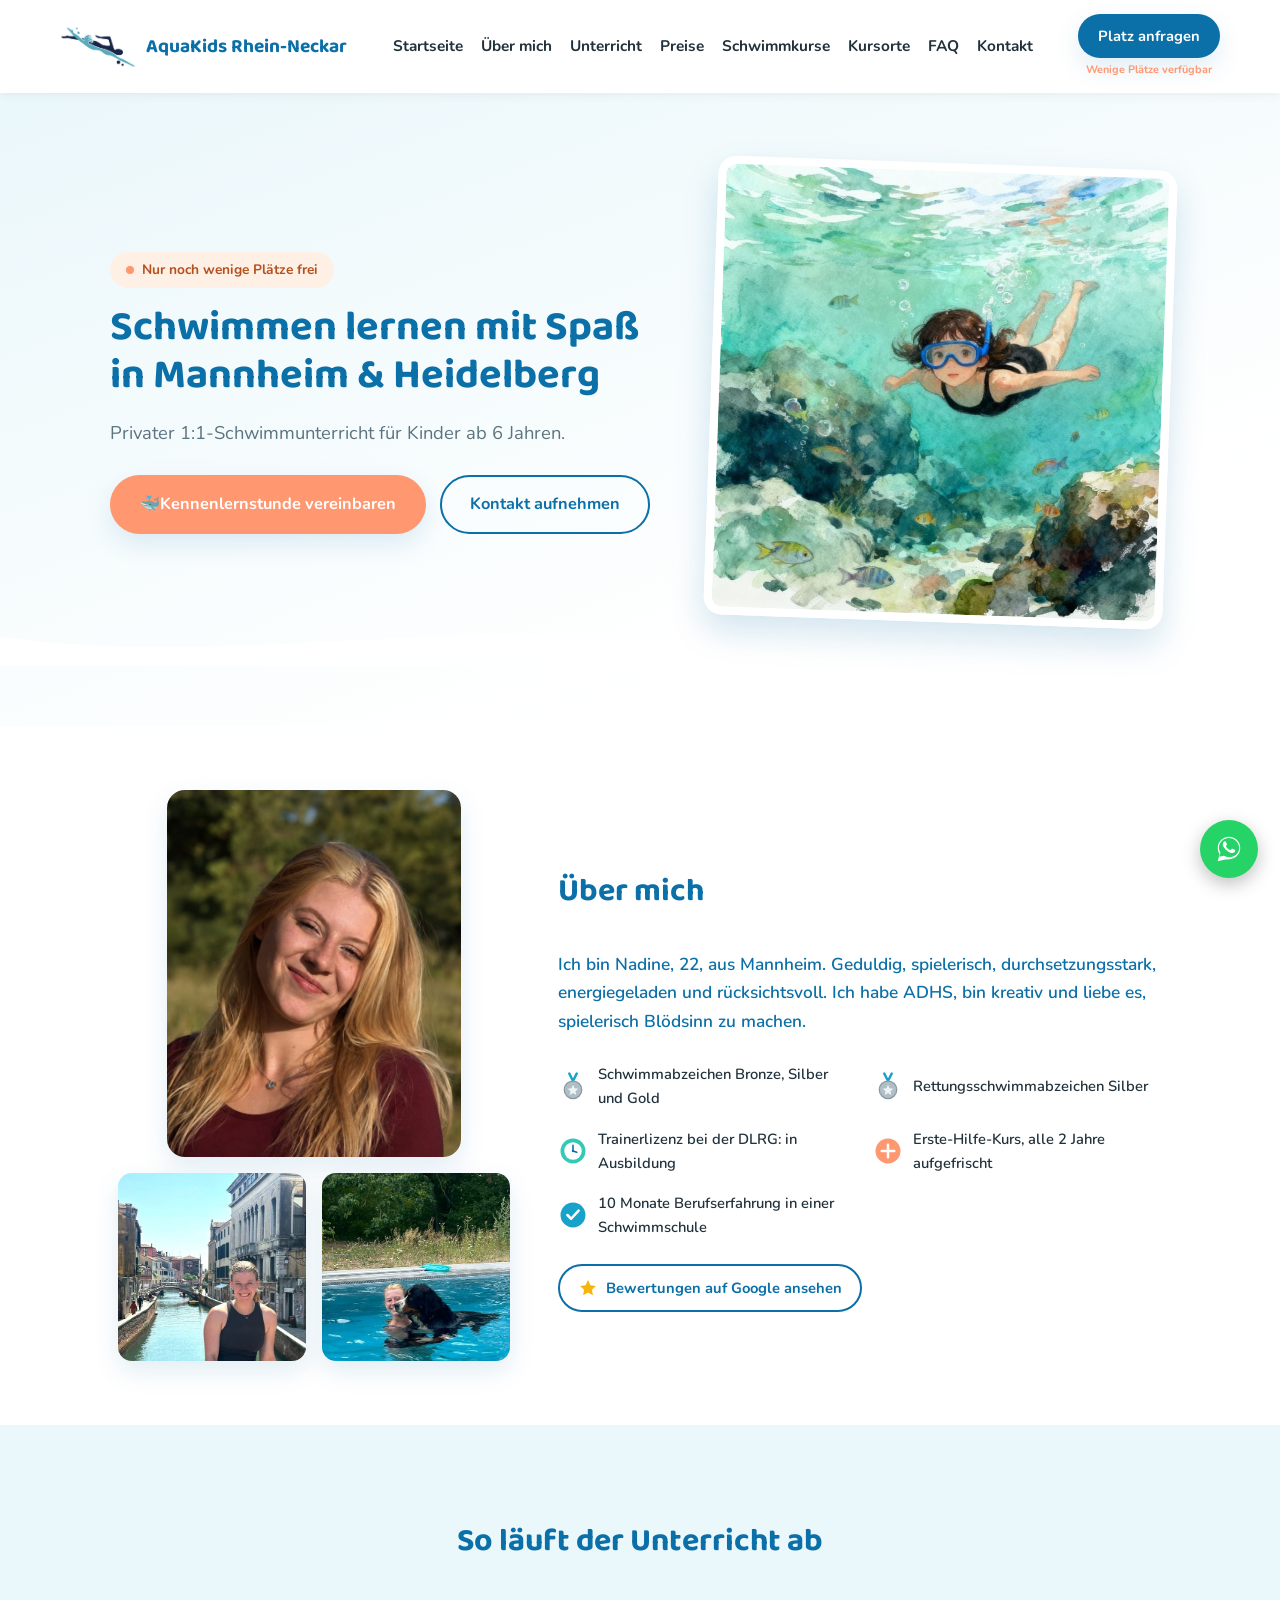
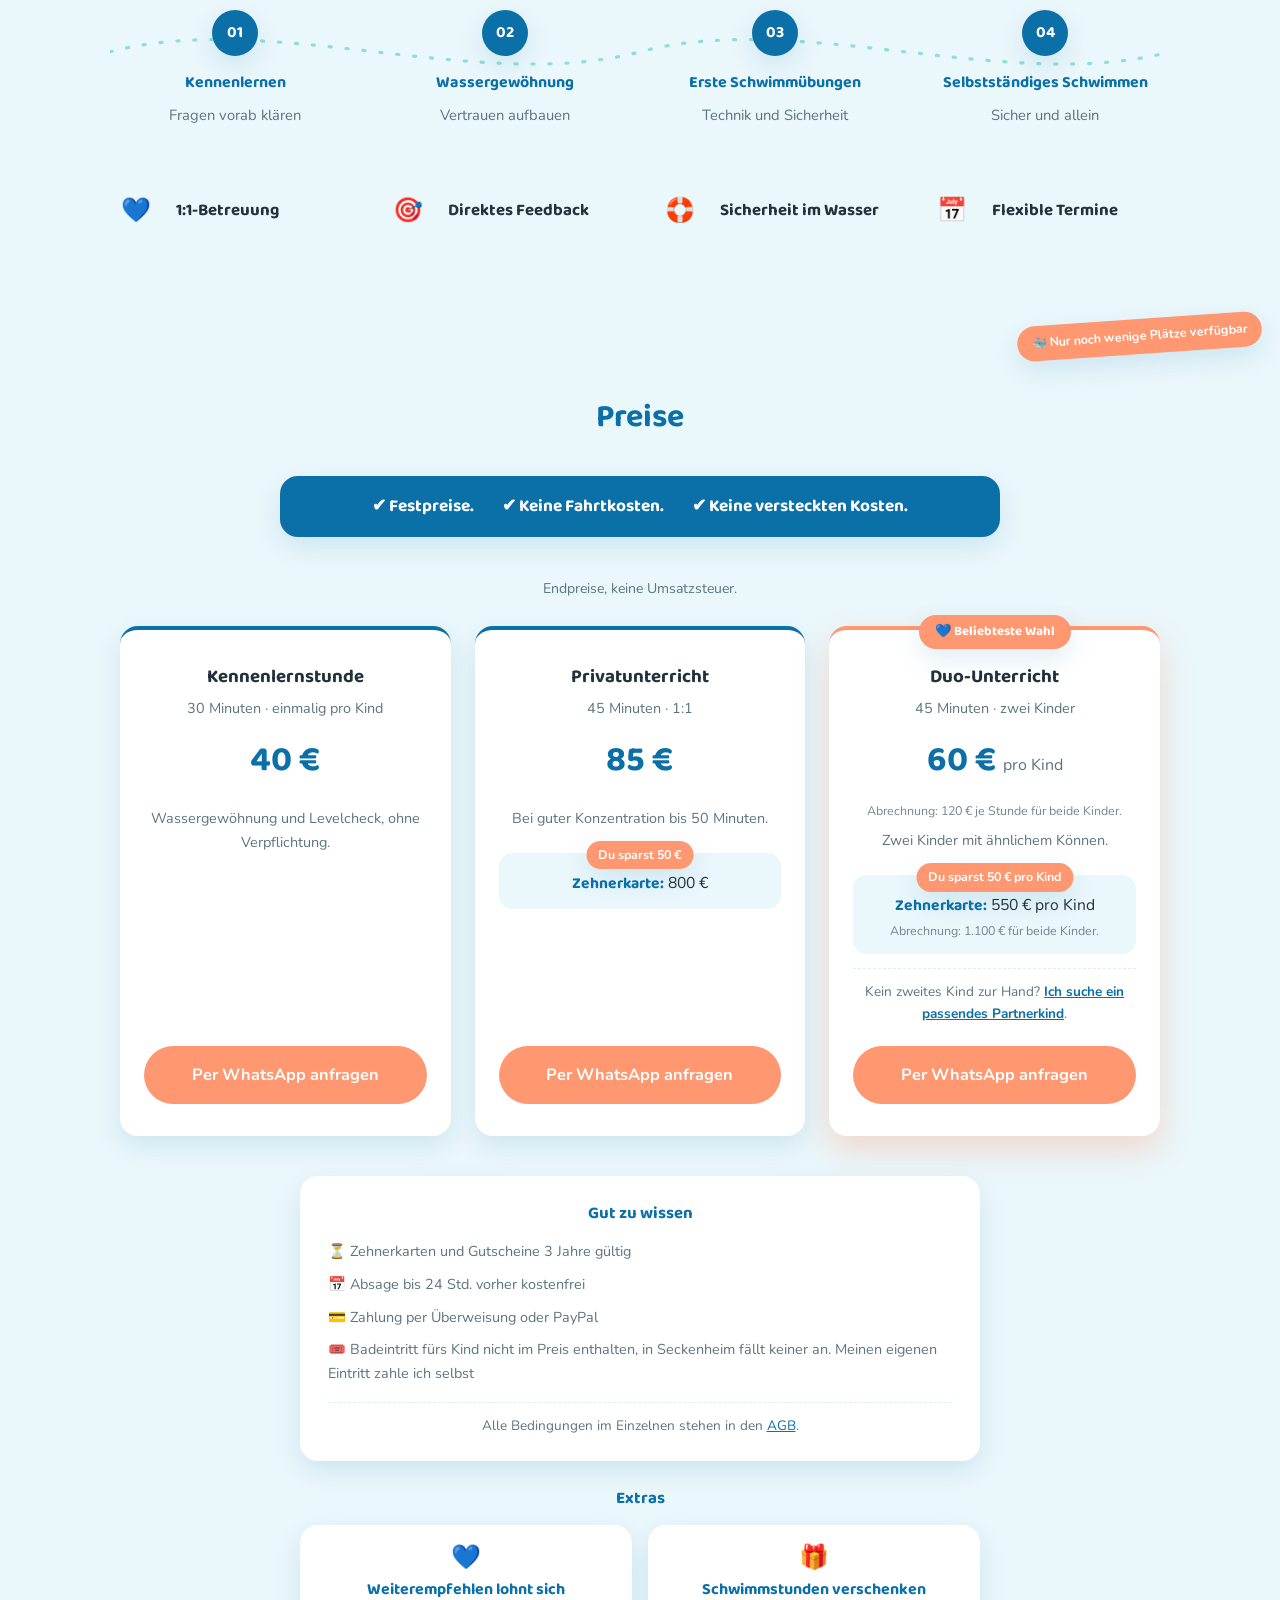
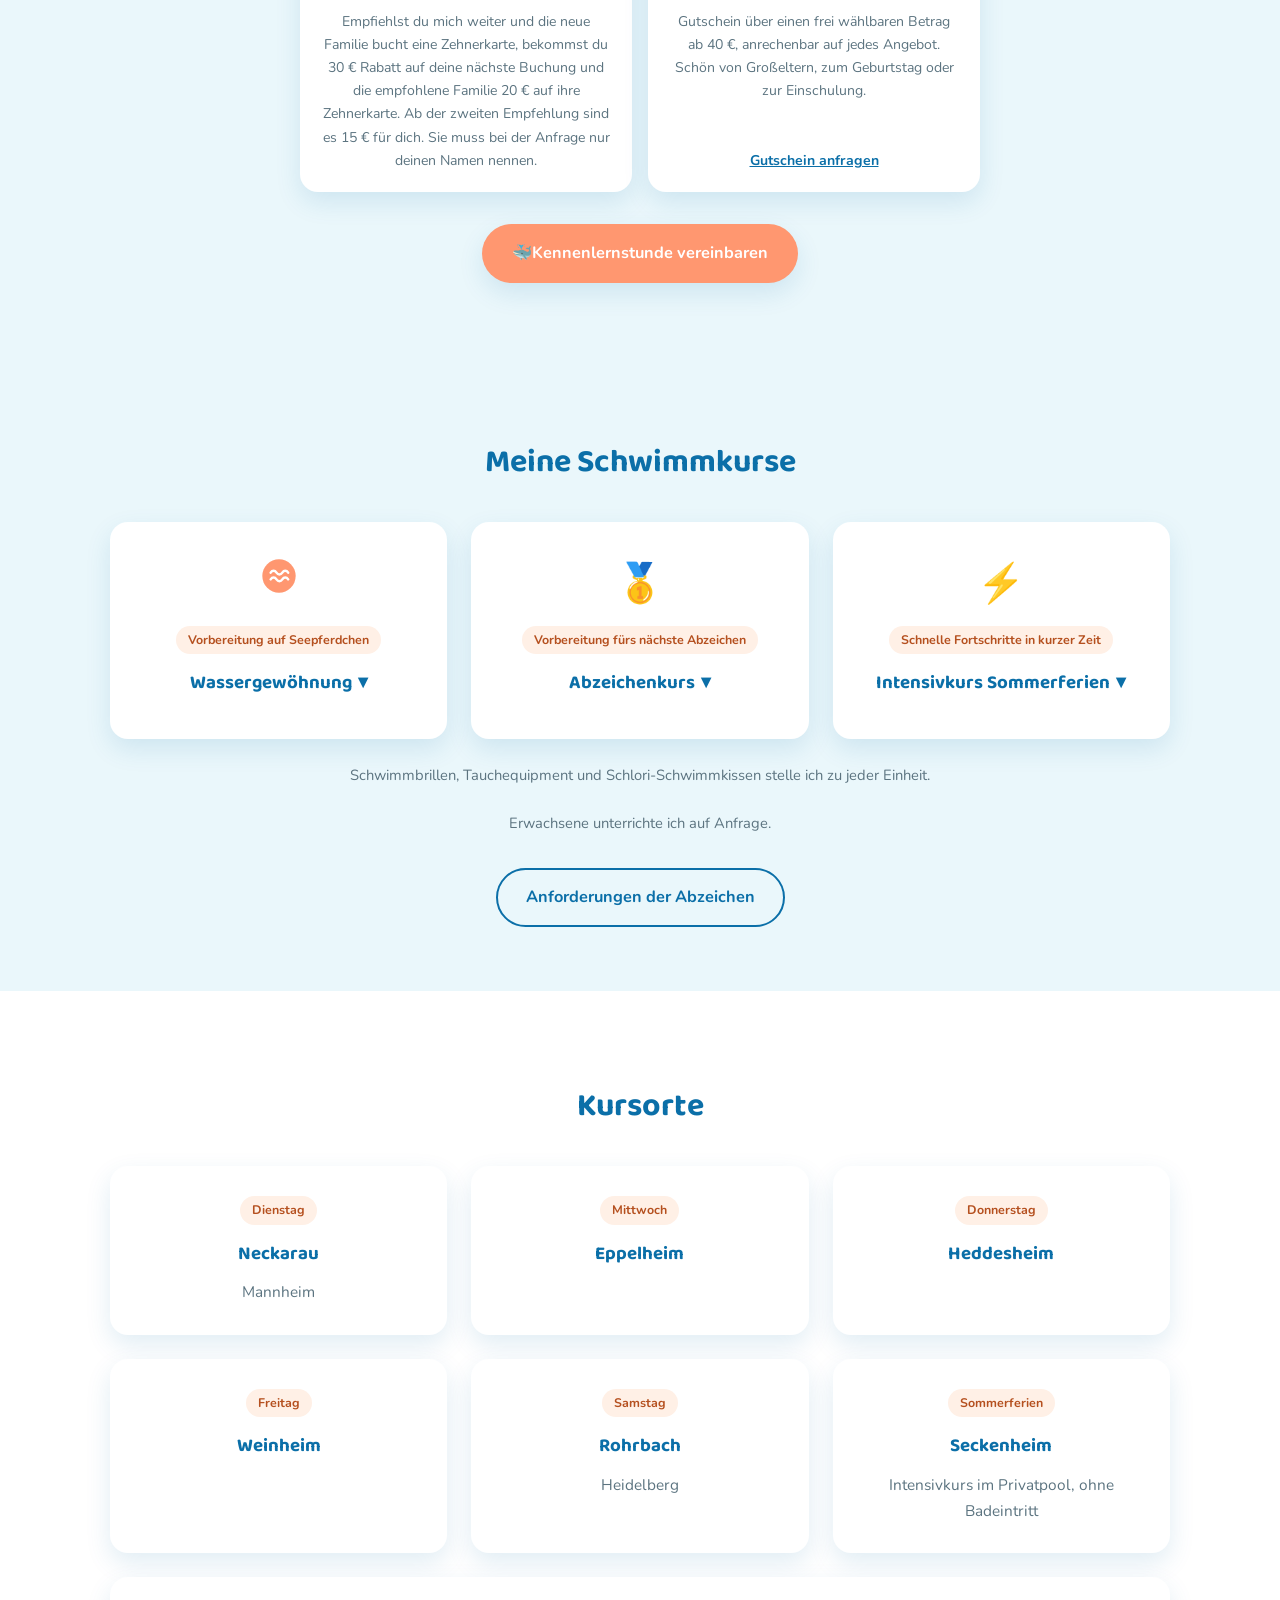
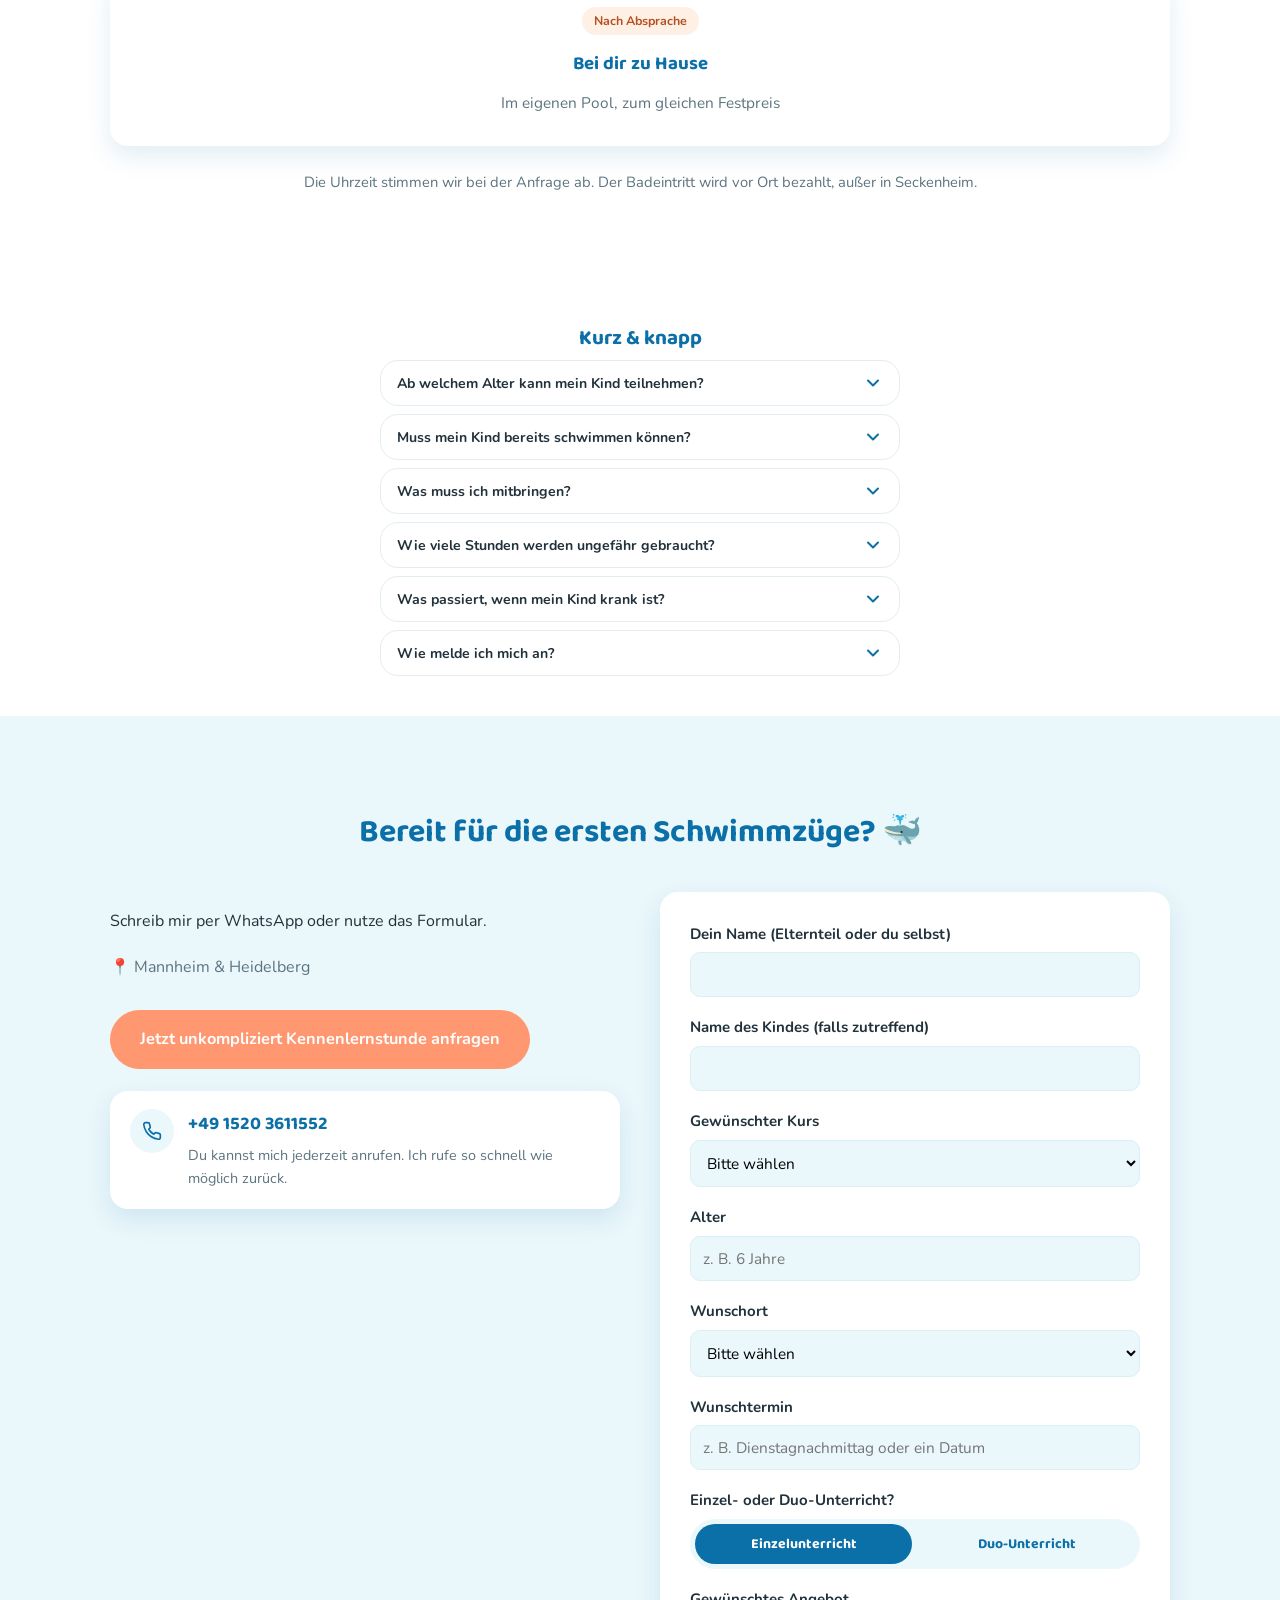
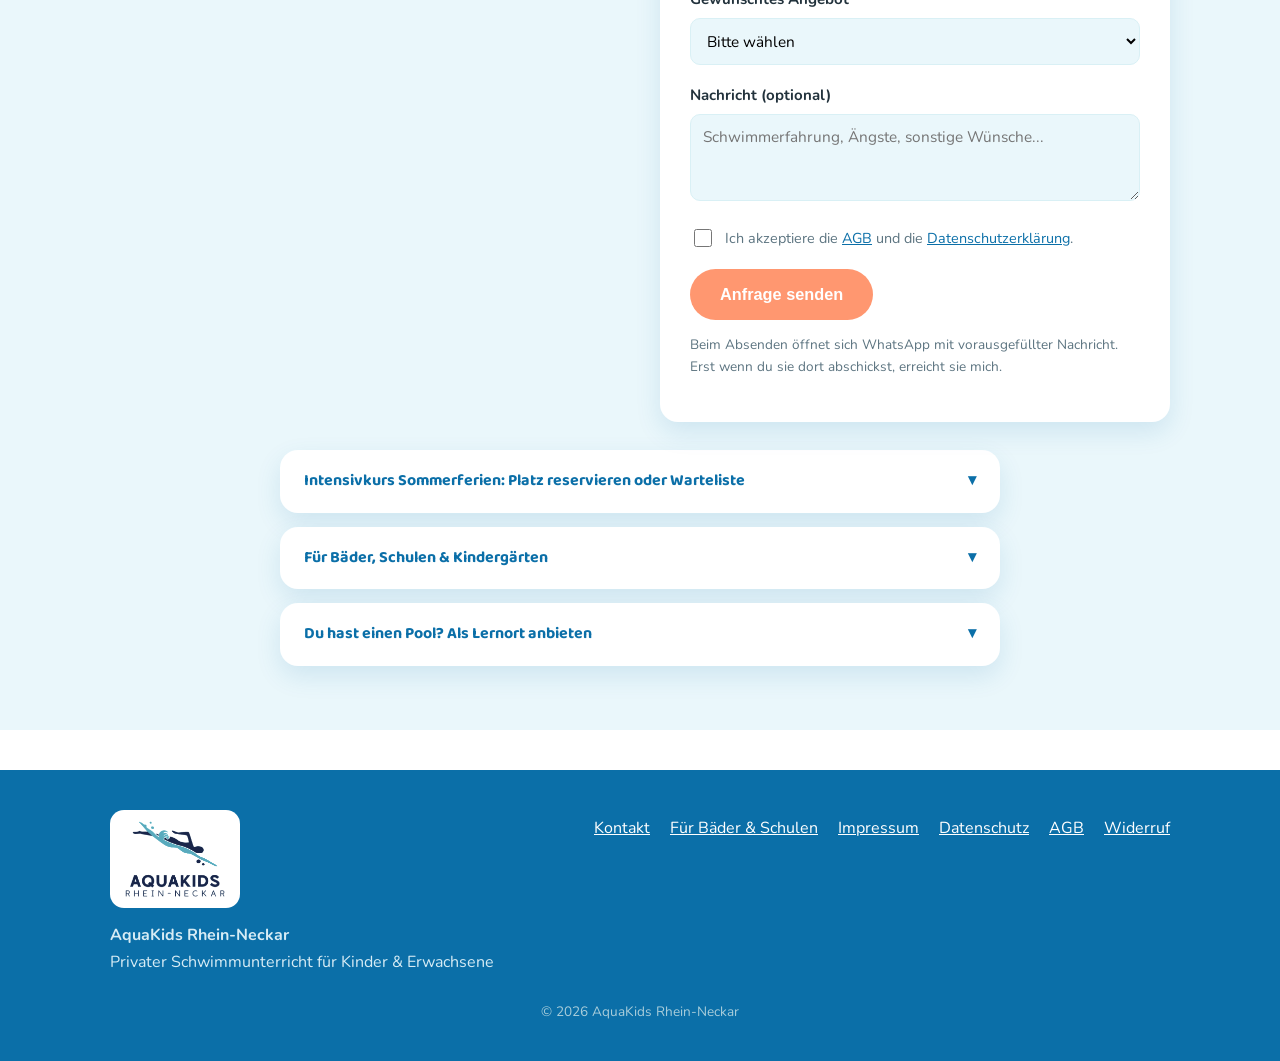
==== commit 0327c1dd: "AGB Ziffer 6: Empfehlungspraemie, gestaffelt ab der zweiten Empfehlung Neue Ziffer 6 regelt die Prae" ====
--- a/index.html
+++ b/index.html
@@ -767,8 +767,8 @@
   <p class="footer-bottom">&copy; 2026 AquaKids Rhein-Neckar</p>
 </footer>
 
-<script src="js/preise-data.js?v=4"></script>
+<script src="js/preise-data.js?v=5"></script>
 <script src="js/pools-data.js?v=4"></script>
-<script src="js/main.js?v=12"></script>
+<script src="js/main.js?v=13"></script>
 </body>
 </html>
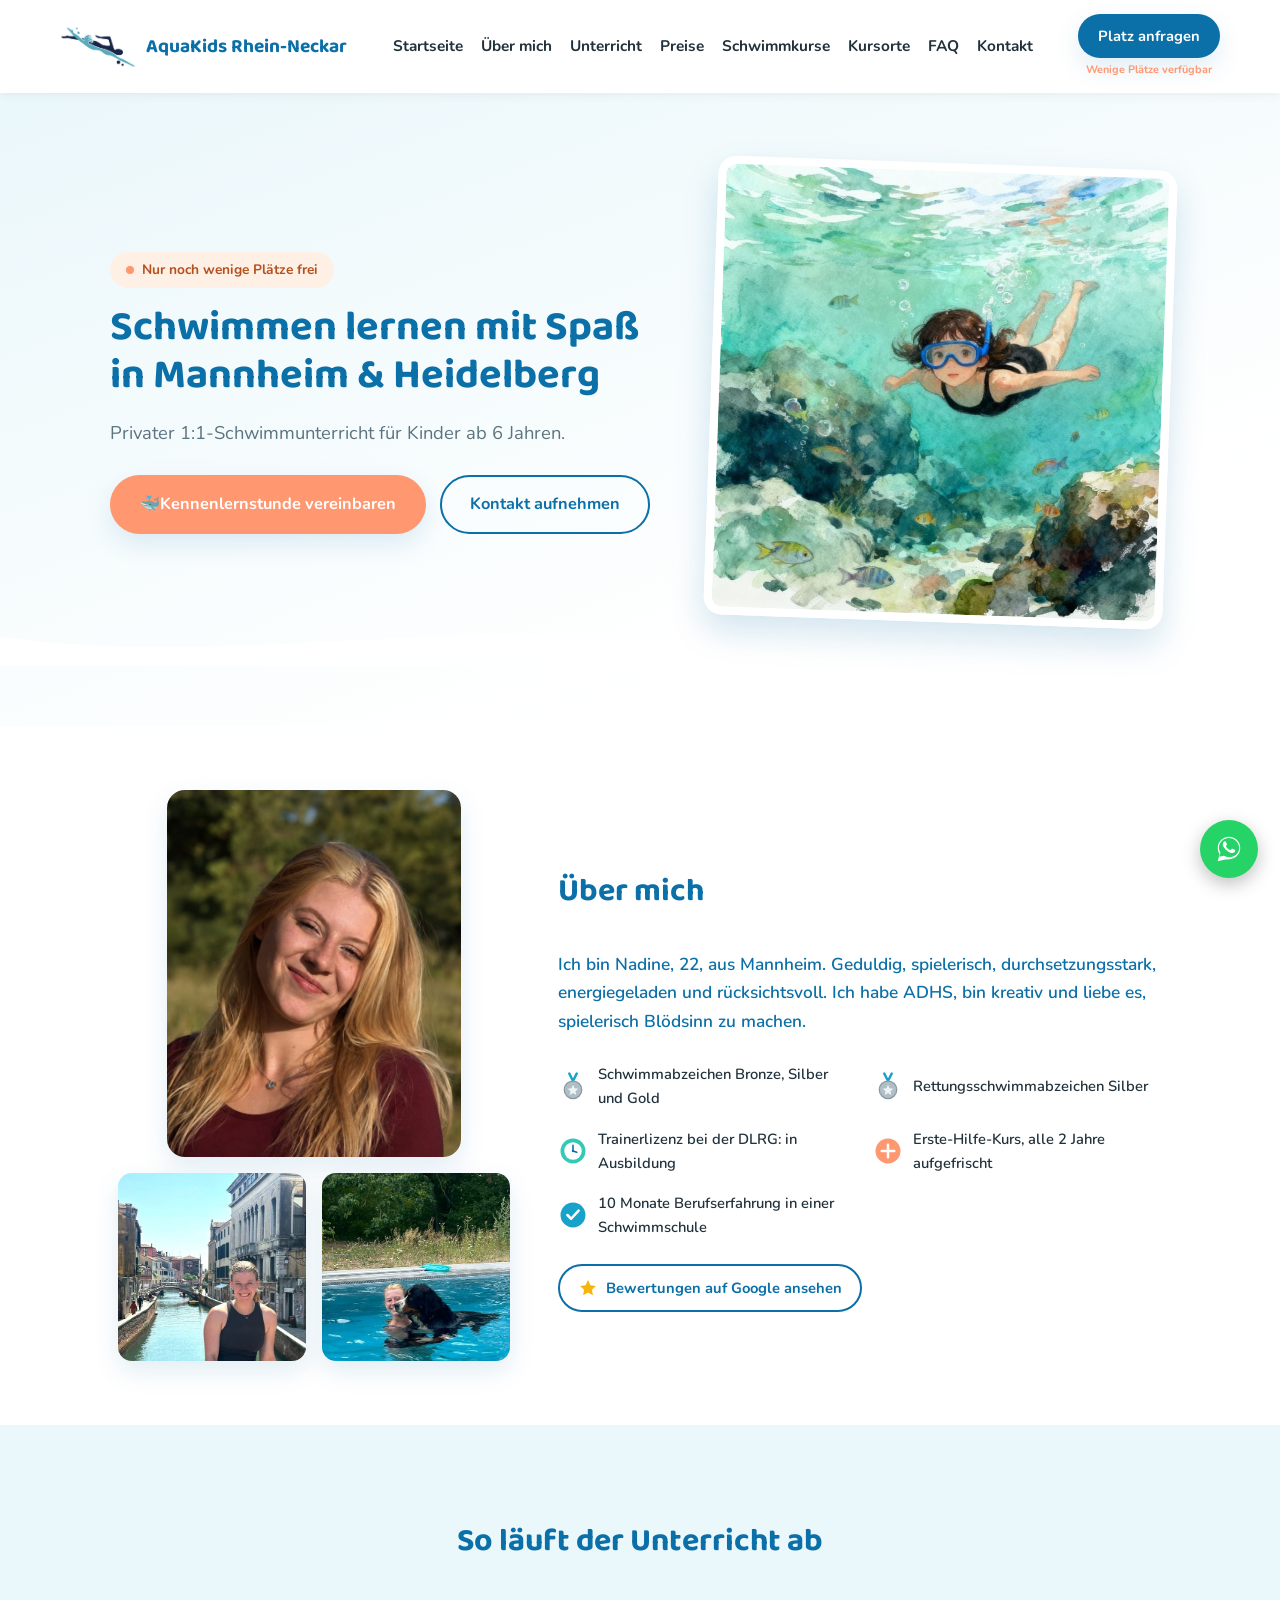
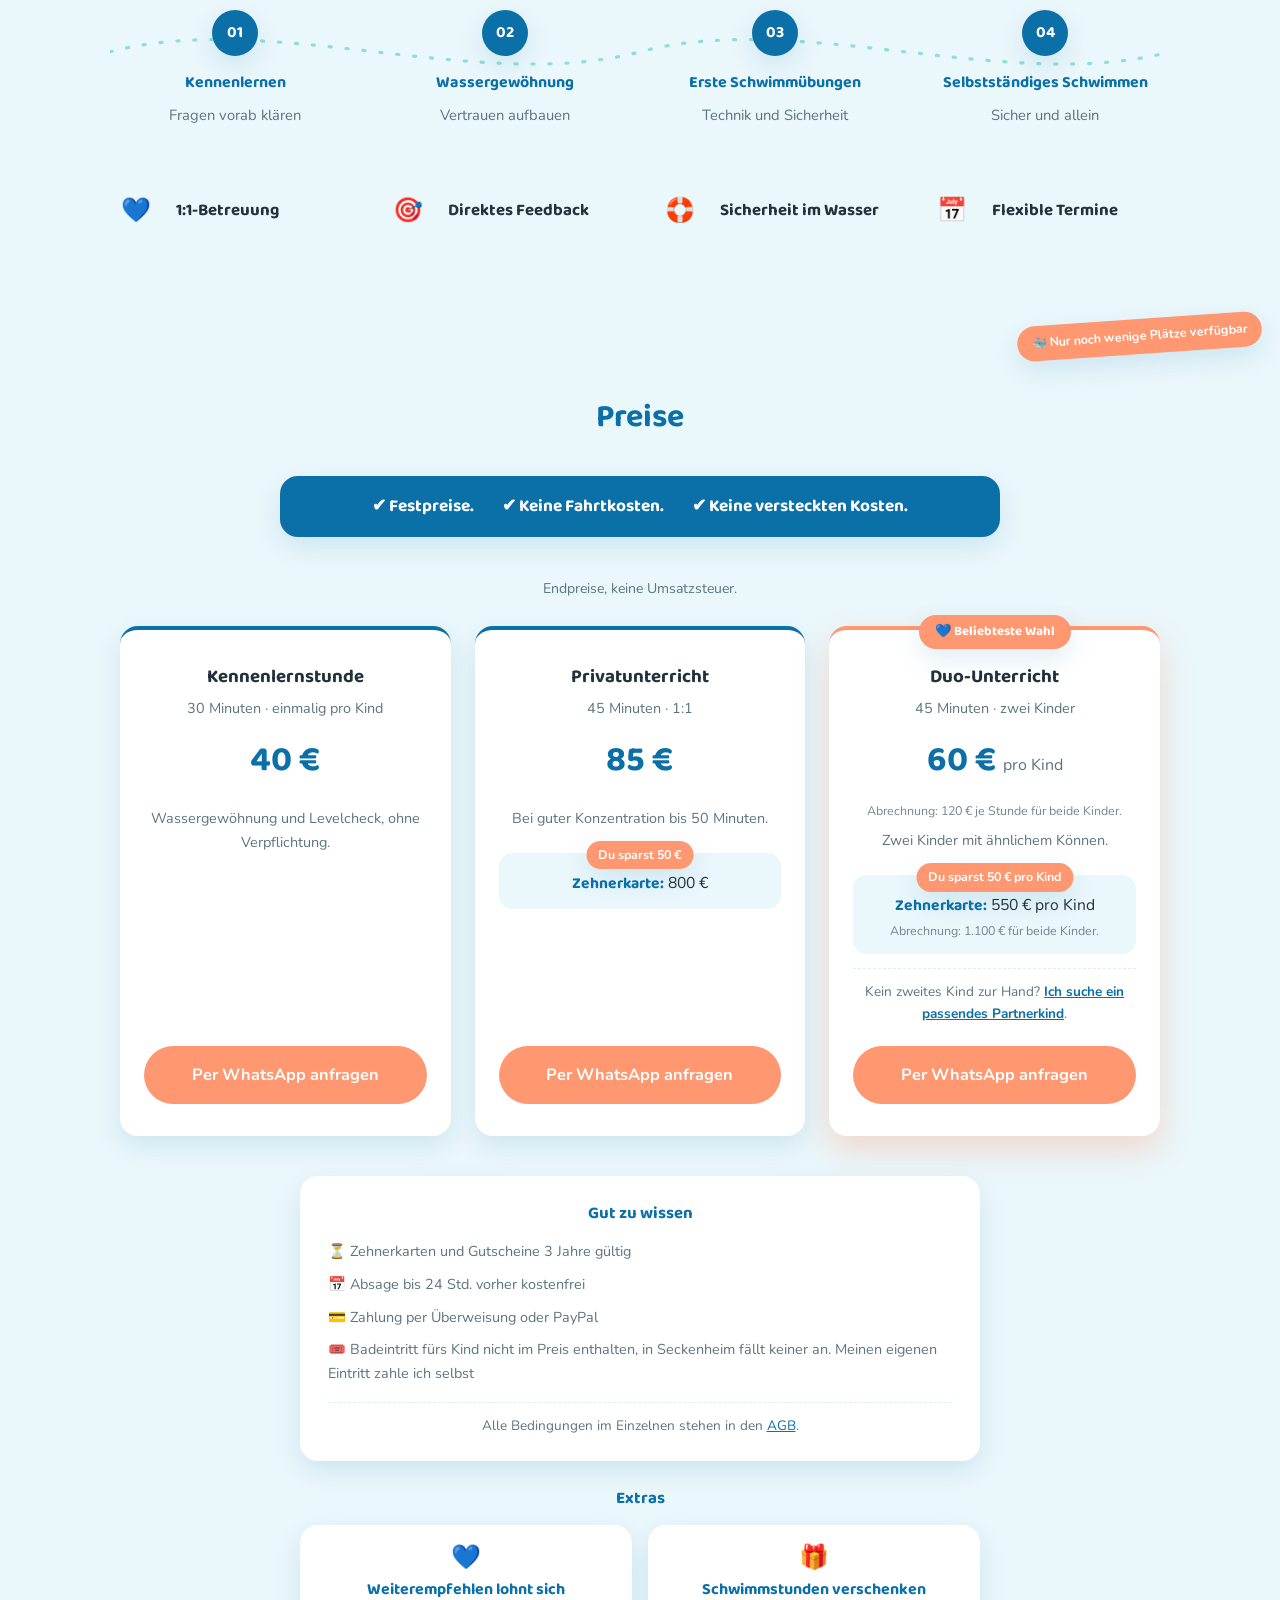
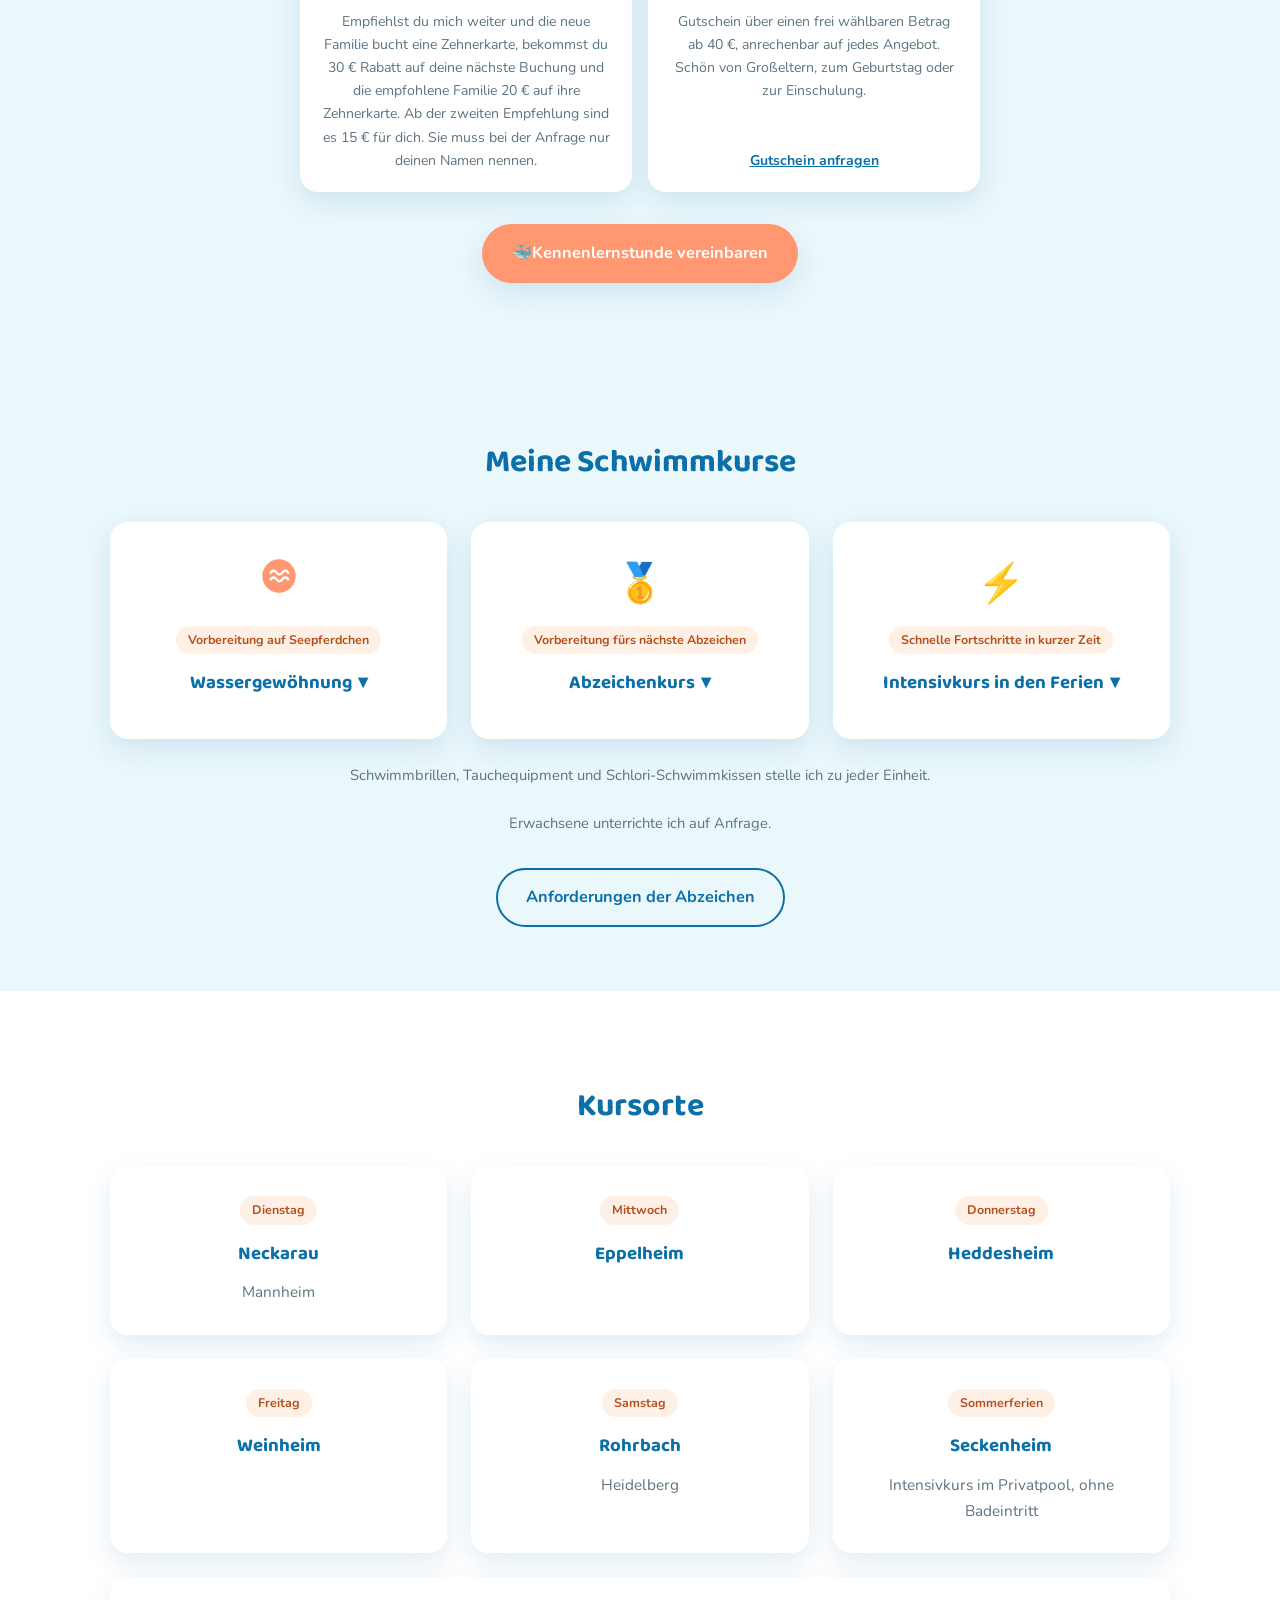
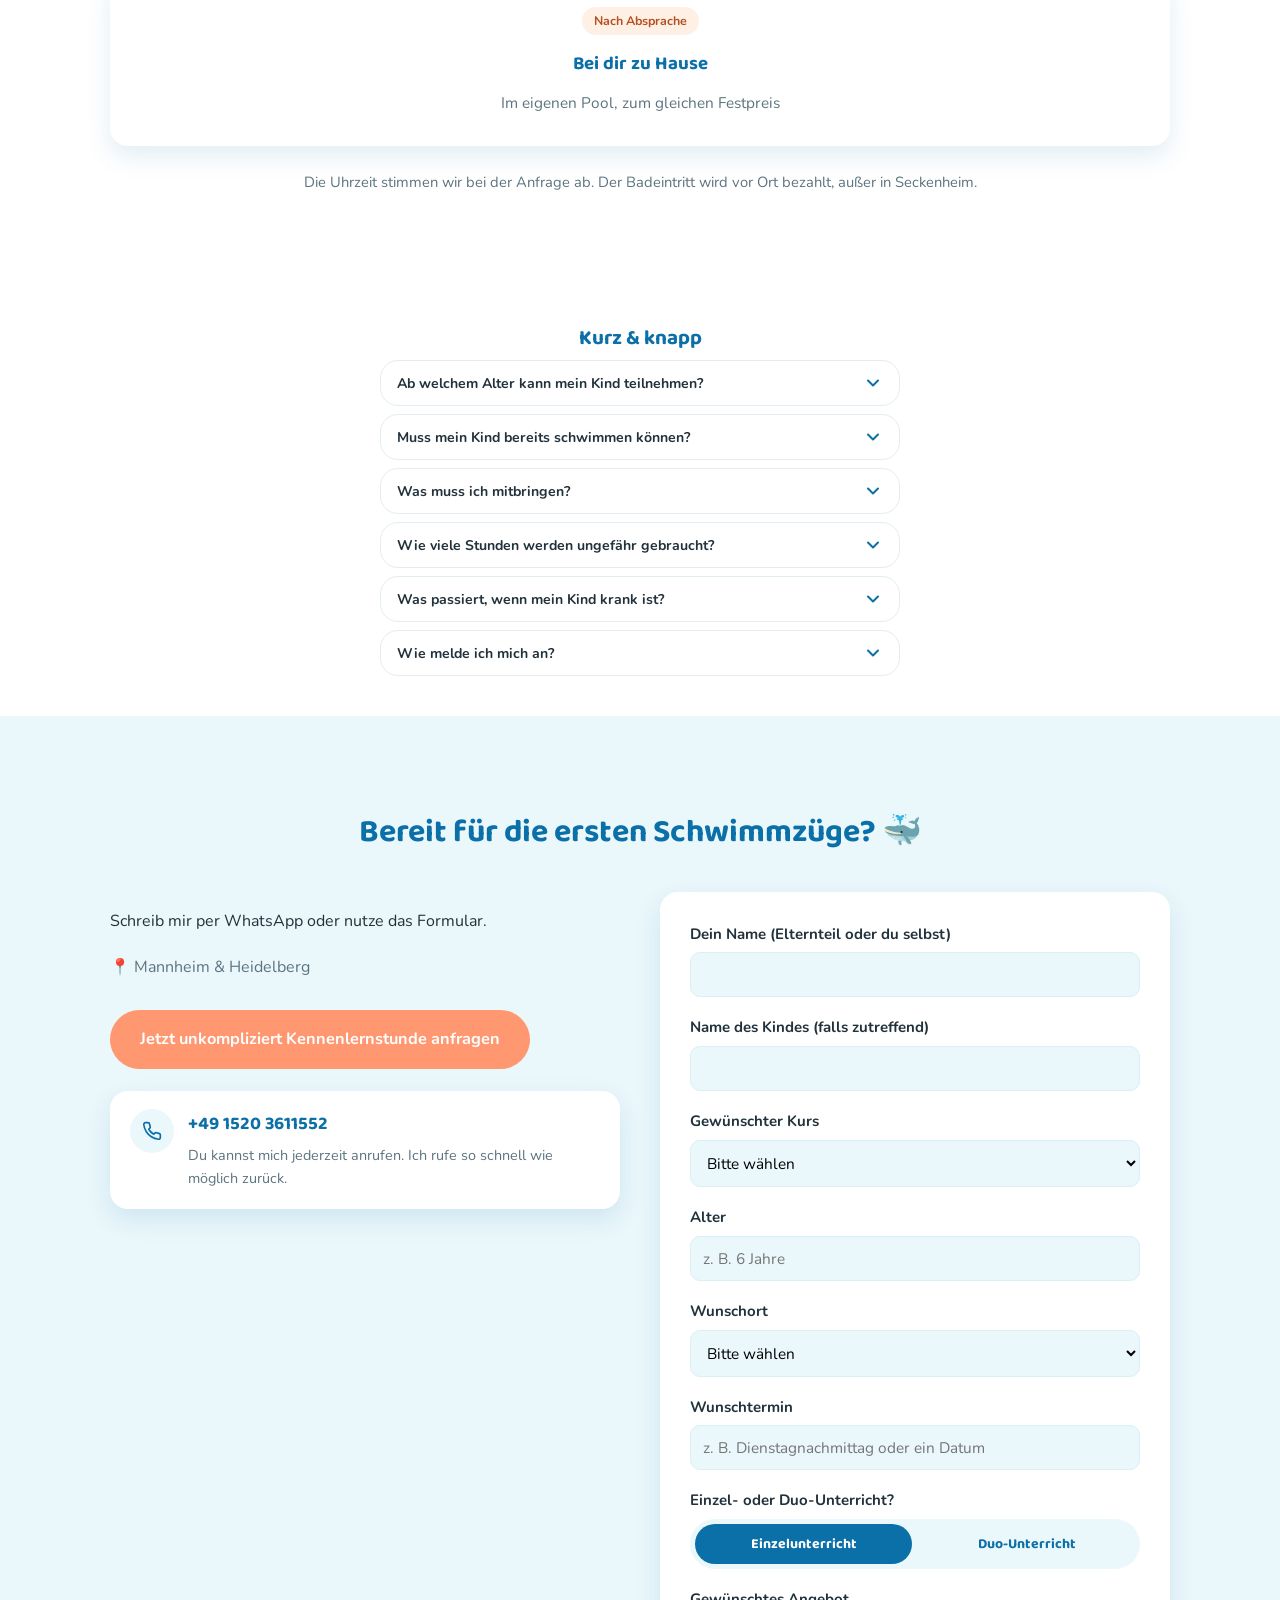
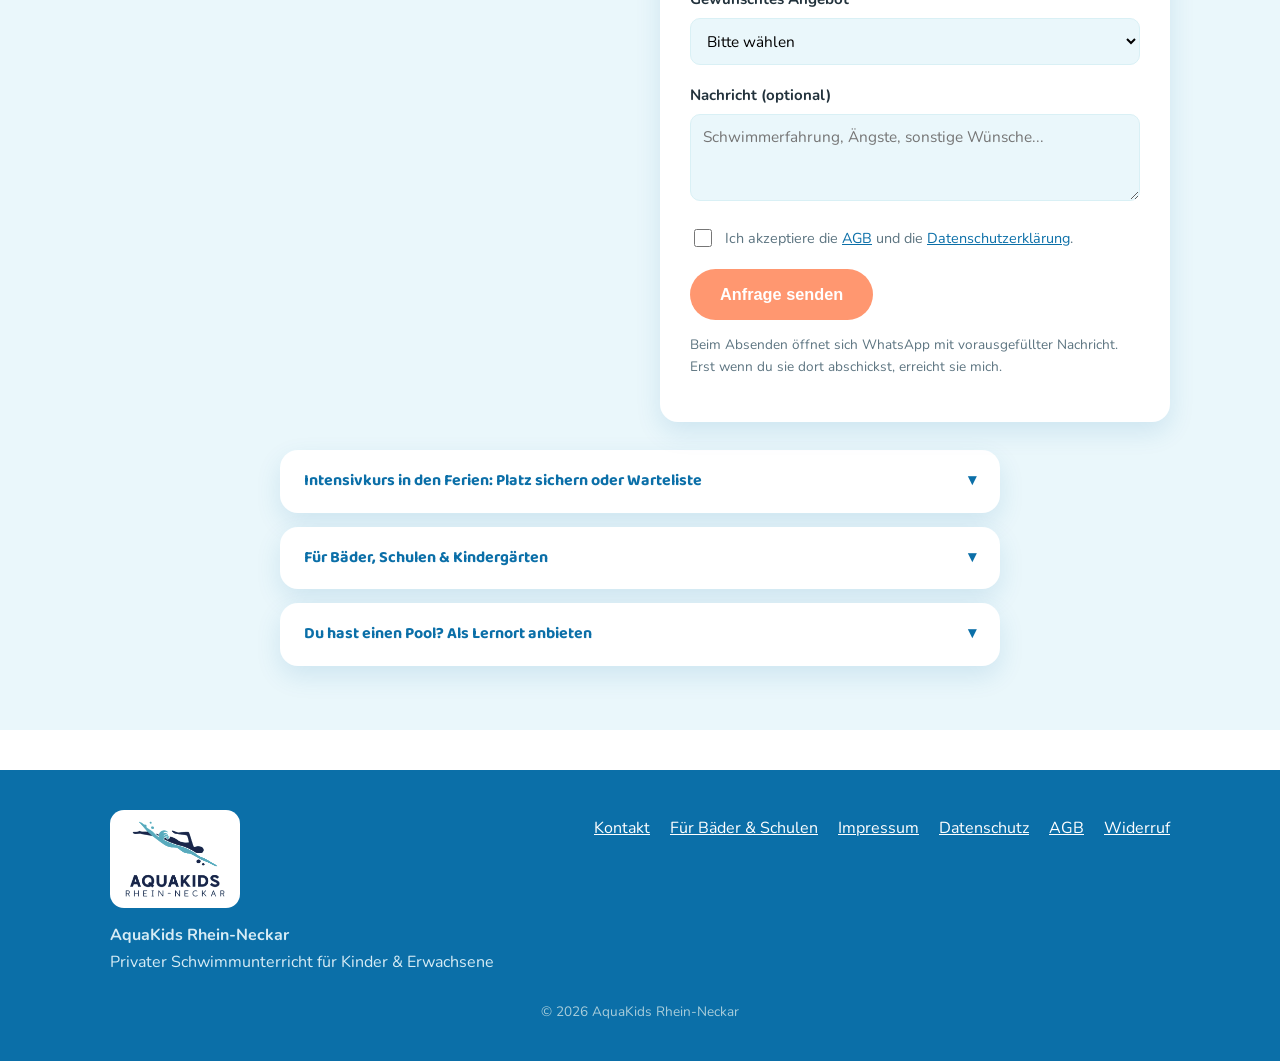
==== commit 1e490b44: "Ferien-Intensivkurse datengetrieben, Oster- und Pfingstferien dazu Der Intensivkurs war an fuenf Ste" ====
--- a/index.html
+++ b/index.html
@@ -314,15 +314,11 @@
           <summary>
             <div class="emoji" aria-hidden="true">⚡</div>
             <span class="kurs-subline">Schnelle Fortschritte in kurzer Zeit</span>
-            <h3>Intensivkurs Sommerferien</h3>
+            <h3>Intensivkurs in den Ferien</h3>
           </summary>
-          <ul class="leistungen-list">
-            <li>2 bis 3 Schwimmstunden pro Woche</li>
-            <li>Voranmeldung möglich</li>
-            <li>In Seckenheim im Privatpool, ohne Badeintritt</li>
-            <li>Termine und Preis nach Absprache</li>
-          </ul>
-          <a href="#ferien-reservierung" class="btn btn-coral kurs-cta">Platz reservieren oder Warteliste</a>
+          <!-- Die Punkte entstehen aus FERIENKURSE in js/preise-data.js -->
+          <ul class="leistungen-list" id="ferienkurs-liste"></ul>
+          <a href="#ferien-reservierung" class="btn btn-coral kurs-cta">Platz sichern oder Warteliste</a>
         </details>
       </div>
       <p class="price-note">Schwimmbrillen, Tauchequipment und Schlori-Schwimmkissen stelle ich zu jeder Einheit.</p>
@@ -446,7 +442,11 @@
             <svg class="chevron" width="20" height="20" viewBox="0 0 24 24" fill="none" aria-hidden="true"><path d="M6 9l6 6 6-6" stroke="currentColor" stroke-width="2.4" stroke-linecap="round" stroke-linejoin="round"/></svg>
           </button>
           <div class="faq-answer">
-            <p>Ab 6 Jahren. Erwachsene unterrichte ich auf Anfrage.</p>
+            <p>
+              Ab 6 Jahren. Für jüngere Kinder empfehle ich dir Illona von „Babys in Bewegung",
+              sie gibt Schwimmunterricht für Kinder unter 6 Jahren. Sprich mich an, ich stelle
+              gerne den Kontakt her. Erwachsene unterrichte ich auf Anfrage.
+            </p>
           </div>
         </div>
         <div class="faq-item">
@@ -544,7 +544,7 @@
             <option value="">Bitte wählen</option>
             <option value="Wassergewöhnung (Kind)">Wassergewöhnung (Kind)</option>
             <option value="Abzeichenkurs (Kind)">Abzeichenkurs (Kind)</option>
-            <option value="Intensivkurs Sommerferien">Intensivkurs Sommerferien</option>
+            <option value="Intensivkurs in den Ferien">Intensivkurs in den Ferien</option>
             <option value="Erwachsene/r">Erwachsene/r</option>
           </select>
         </div>
@@ -605,8 +605,14 @@
 
     <div class="container kontakt-extra-wrap">
       <details class="kontakt-extra" id="ferien-reservierung">
-        <summary>Intensivkurs Sommerferien: Platz reservieren oder Warteliste</summary>
+        <summary>Intensivkurs in den Ferien: Platz sichern oder Warteliste</summary>
         <form class="booking-form" id="ferien-form" autocomplete="off">
+        <fieldset class="wahl-gruppe">
+          <legend>Welche Ferien</legend>
+          <!-- Die Auswahl entsteht aus FERIENKURSE in js/preise-data.js -->
+          <div class="wahl-optionen" id="fe-ferien-optionen"></div>
+        </fieldset>
+
         <fieldset class="wahl-gruppe">
           <legend>Ich möchte</legend>
           <div class="wahl-optionen">
@@ -767,8 +773,8 @@
   <p class="footer-bottom">&copy; 2026 AquaKids Rhein-Neckar</p>
 </footer>
 
-<script src="js/preise-data.js?v=5"></script>
+<script src="js/preise-data.js?v=6"></script>
 <script src="js/pools-data.js?v=4"></script>
-<script src="js/main.js?v=13"></script>
+<script src="js/main.js?v=14"></script>
 </body>
 </html>
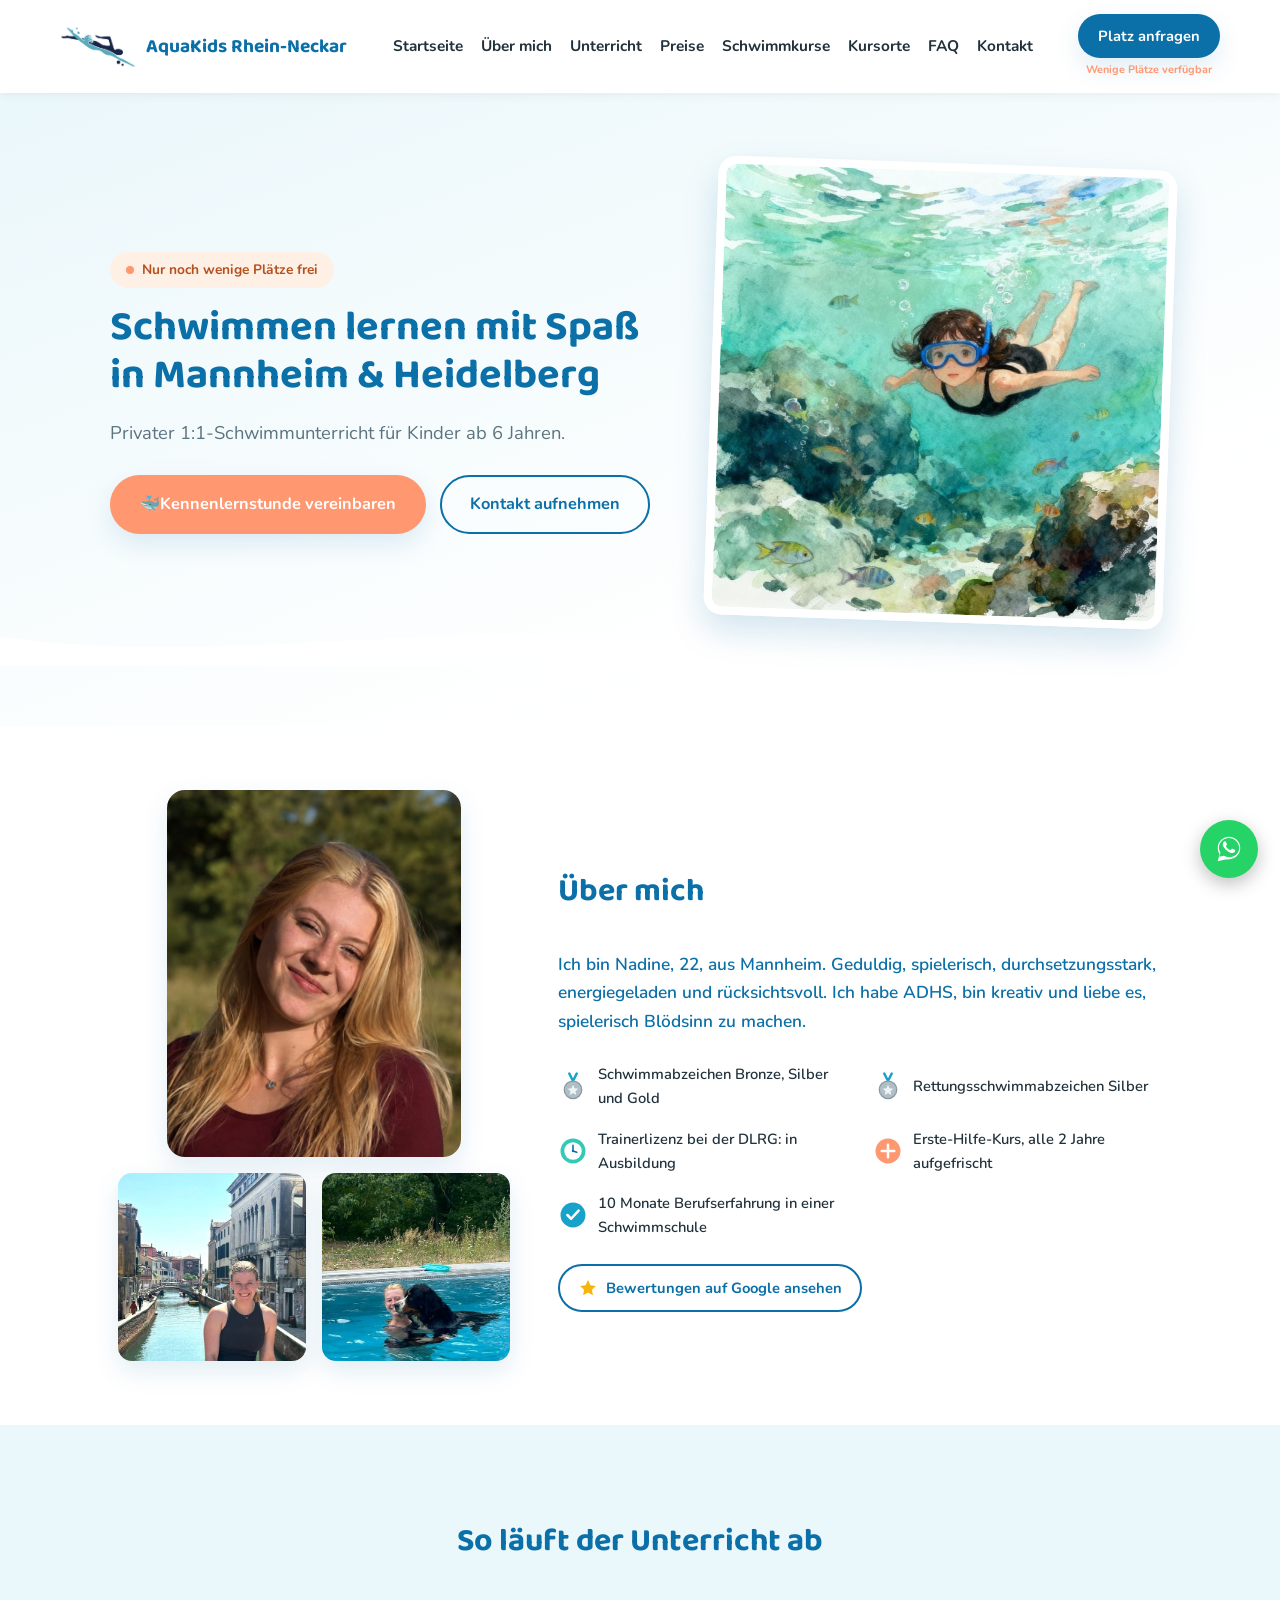
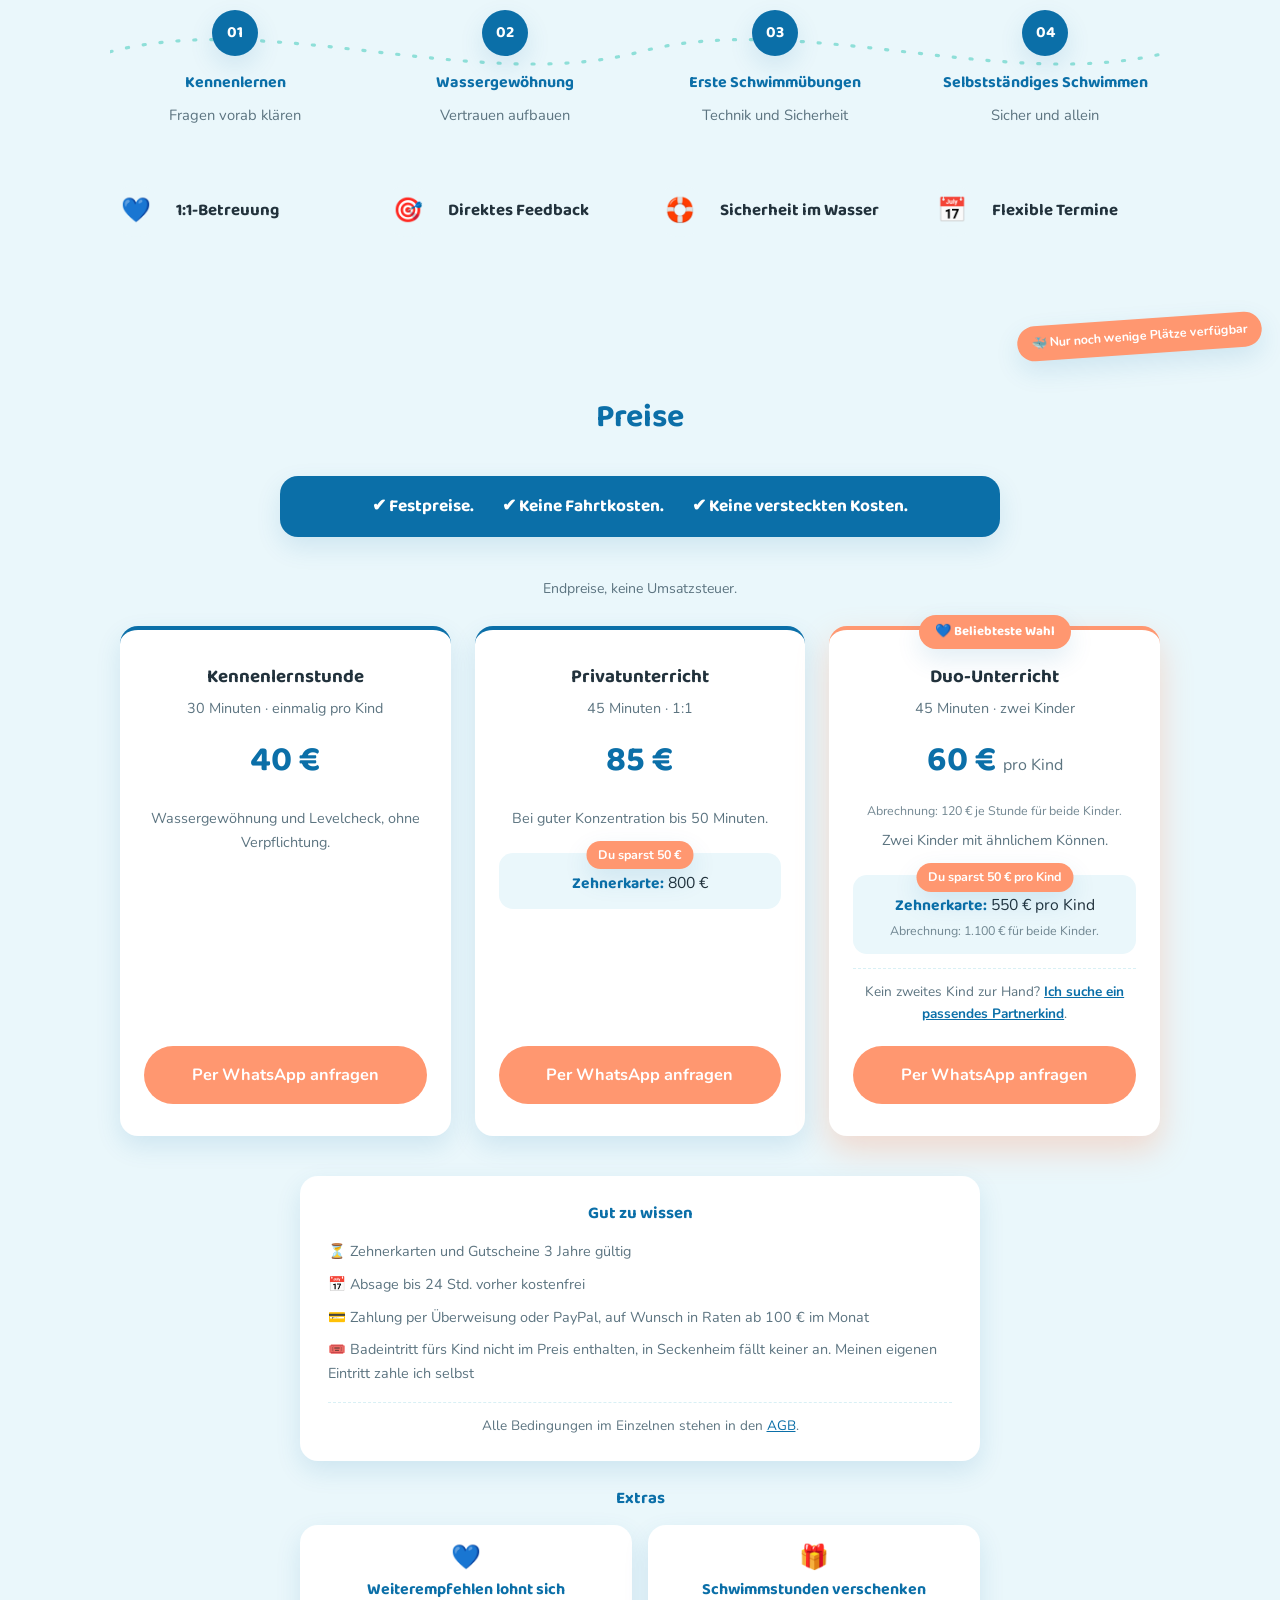
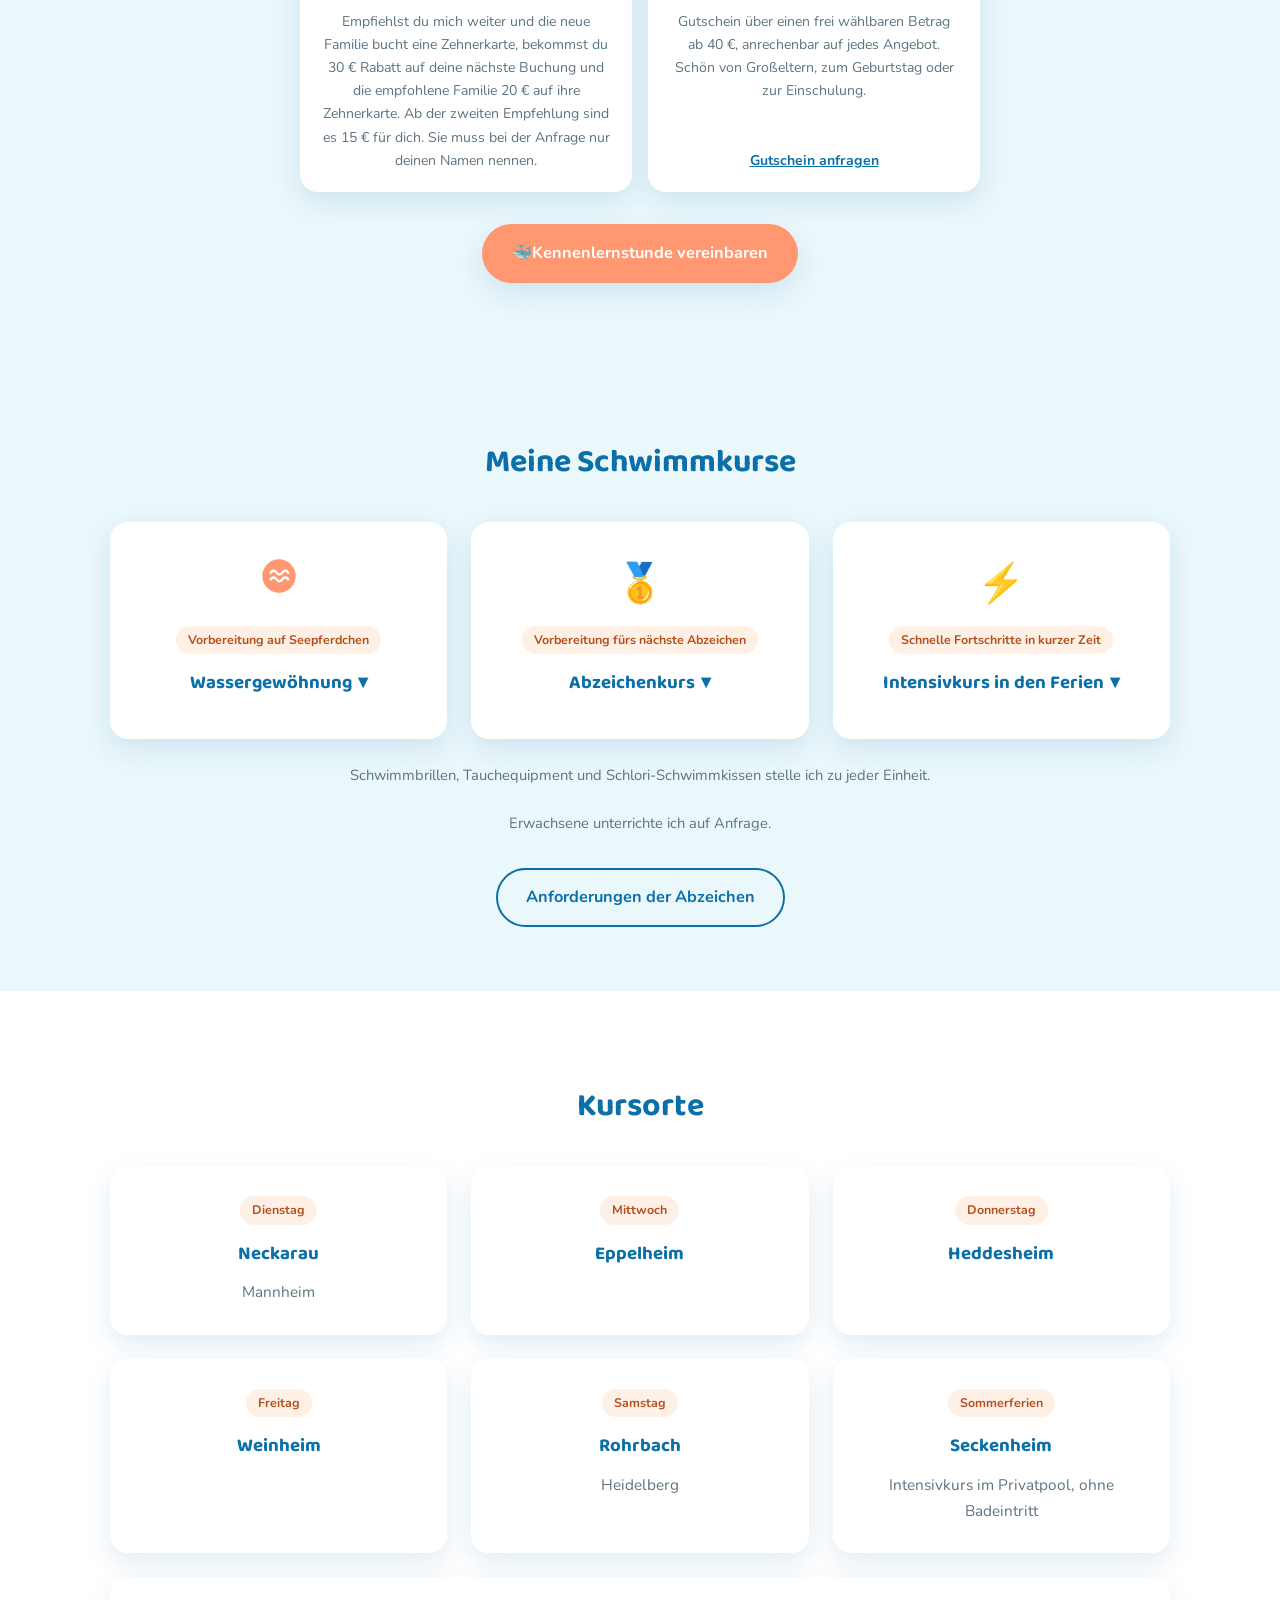
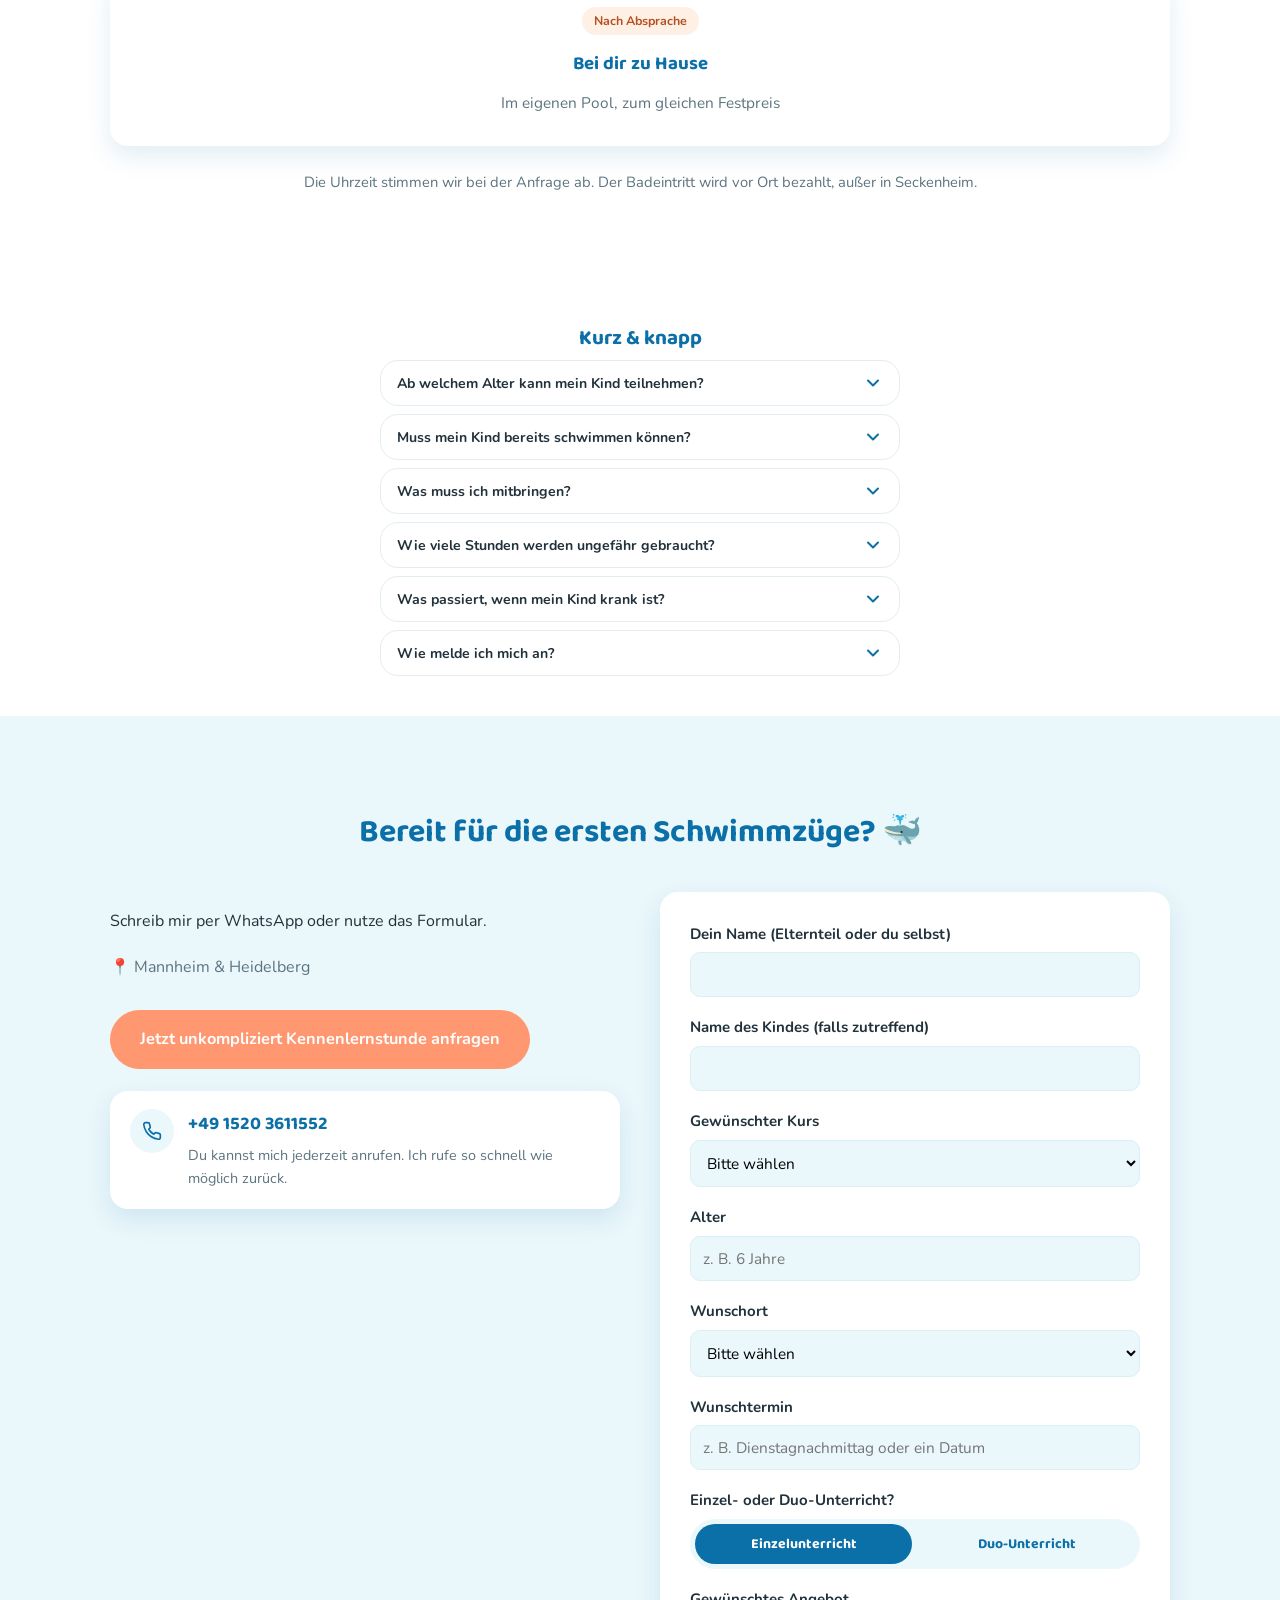
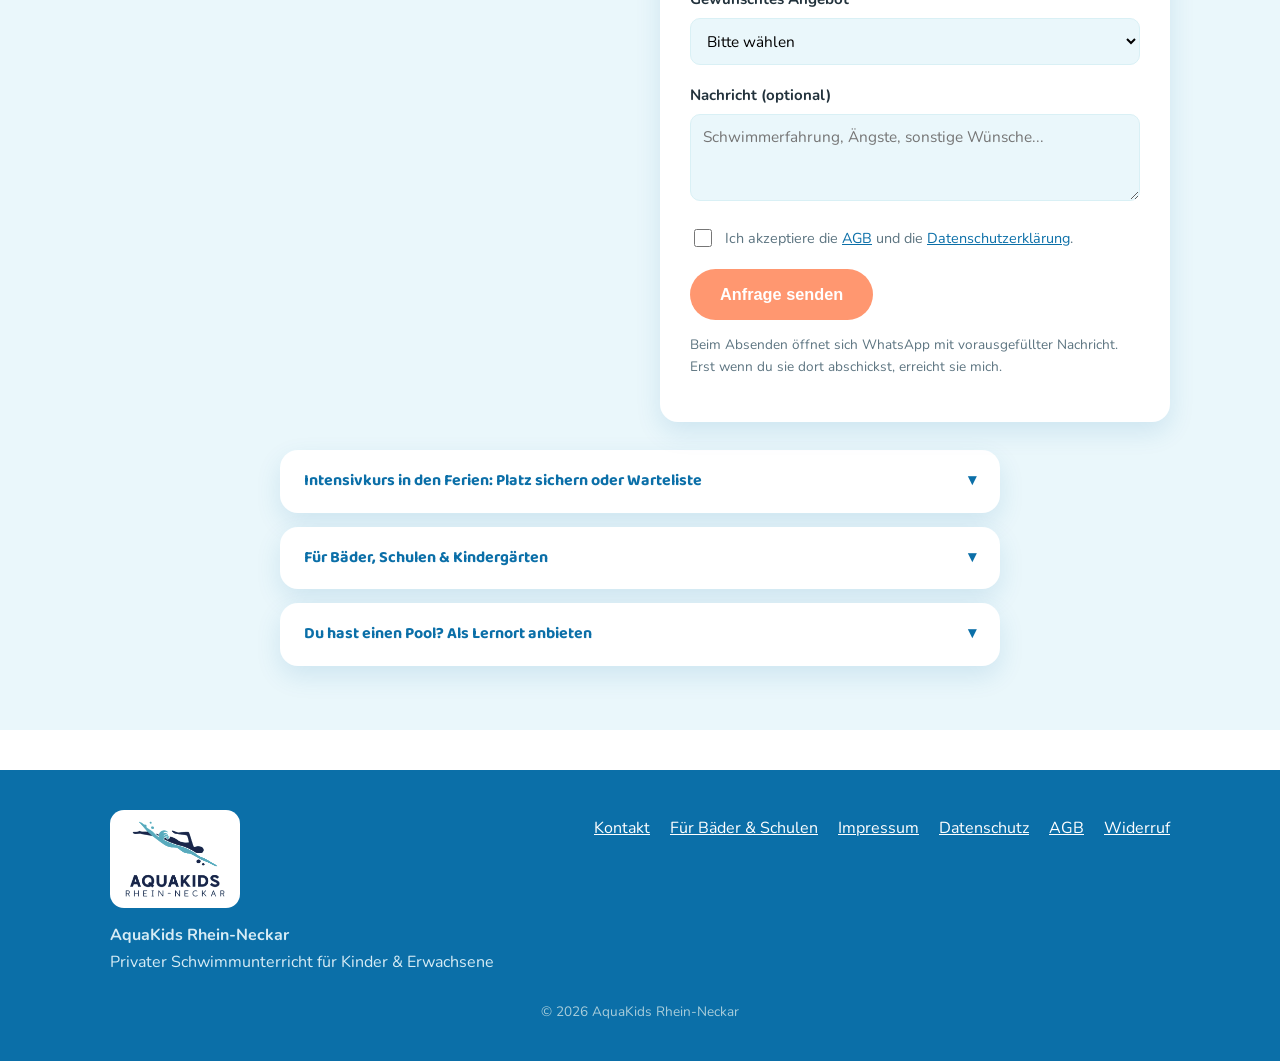
==== commit 67f92a39: "Ratenzahlung ab 100 Euro im Monat Zehnerkarten, Ferienkarten und Intensivkurse sind auf Wunsch in Ra" ====
--- a/index.html
+++ b/index.html
@@ -256,7 +256,7 @@
         <ul>
           <li><span aria-hidden="true">⏳</span> Zehnerkarten und Gutscheine 3&nbsp;Jahre gültig</li>
           <li><span aria-hidden="true">📅</span> Absage bis 24&nbsp;Std. vorher kostenfrei</li>
-          <li><span aria-hidden="true">💳</span> Zahlung per Überweisung oder PayPal</li>
+          <li><span aria-hidden="true">💳</span> Zahlung per Überweisung oder PayPal, auf Wunsch in Raten ab 100&nbsp;€ im Monat</li>
           <li><span aria-hidden="true">🎟️</span> Badeintritt fürs Kind nicht im Preis enthalten, in Seckenheim fällt keiner an. Meinen eigenen Eintritt zahle ich selbst</li>
         </ul>
         <p>Alle Bedingungen im Einzelnen stehen in den <a href="agb.html">AGB</a>.</p>
@@ -638,10 +638,8 @@
 
         <fieldset class="wahl-gruppe">
           <legend>Termine pro Woche</legend>
-          <div class="wahl-optionen">
-          <label class="wahl-option"><input type="radio" name="termine" value="2" required /><span>2 Termine</span></label>
-          <label class="wahl-option"><input type="radio" name="termine" value="3" /><span>3 Termine</span></label>
-          </div>
+          <!-- Die Auswahl entsteht aus FERIEN_INTENSIV in js/preise-data.js -->
+          <div class="wahl-optionen" id="fe-termine-optionen"></div>
         </fieldset>
 
         <fieldset class="wahl-gruppe">
@@ -773,8 +771,8 @@
   <p class="footer-bottom">&copy; 2026 AquaKids Rhein-Neckar</p>
 </footer>
 
-<script src="js/preise-data.js?v=6"></script>
+<script src="js/preise-data.js?v=7"></script>
 <script src="js/pools-data.js?v=4"></script>
-<script src="js/main.js?v=14"></script>
+<script src="js/main.js?v=15"></script>
 </body>
 </html>
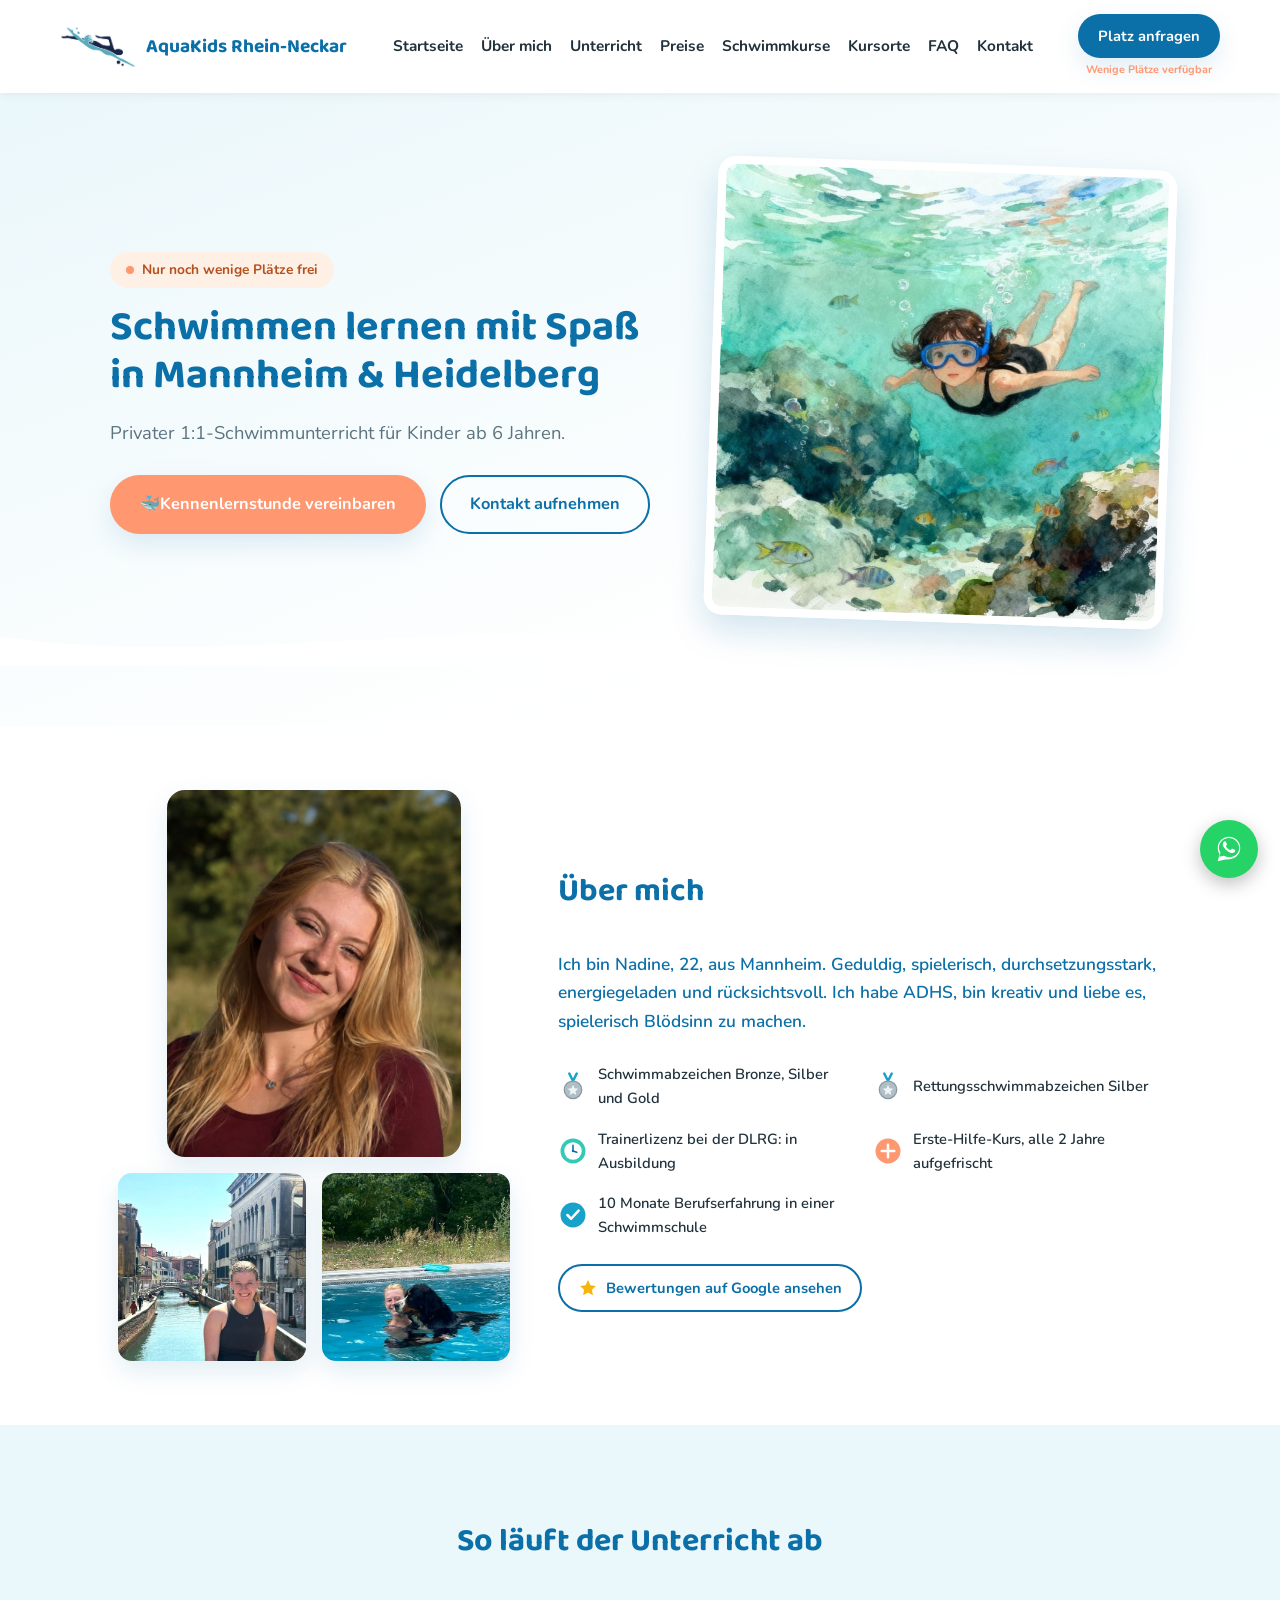
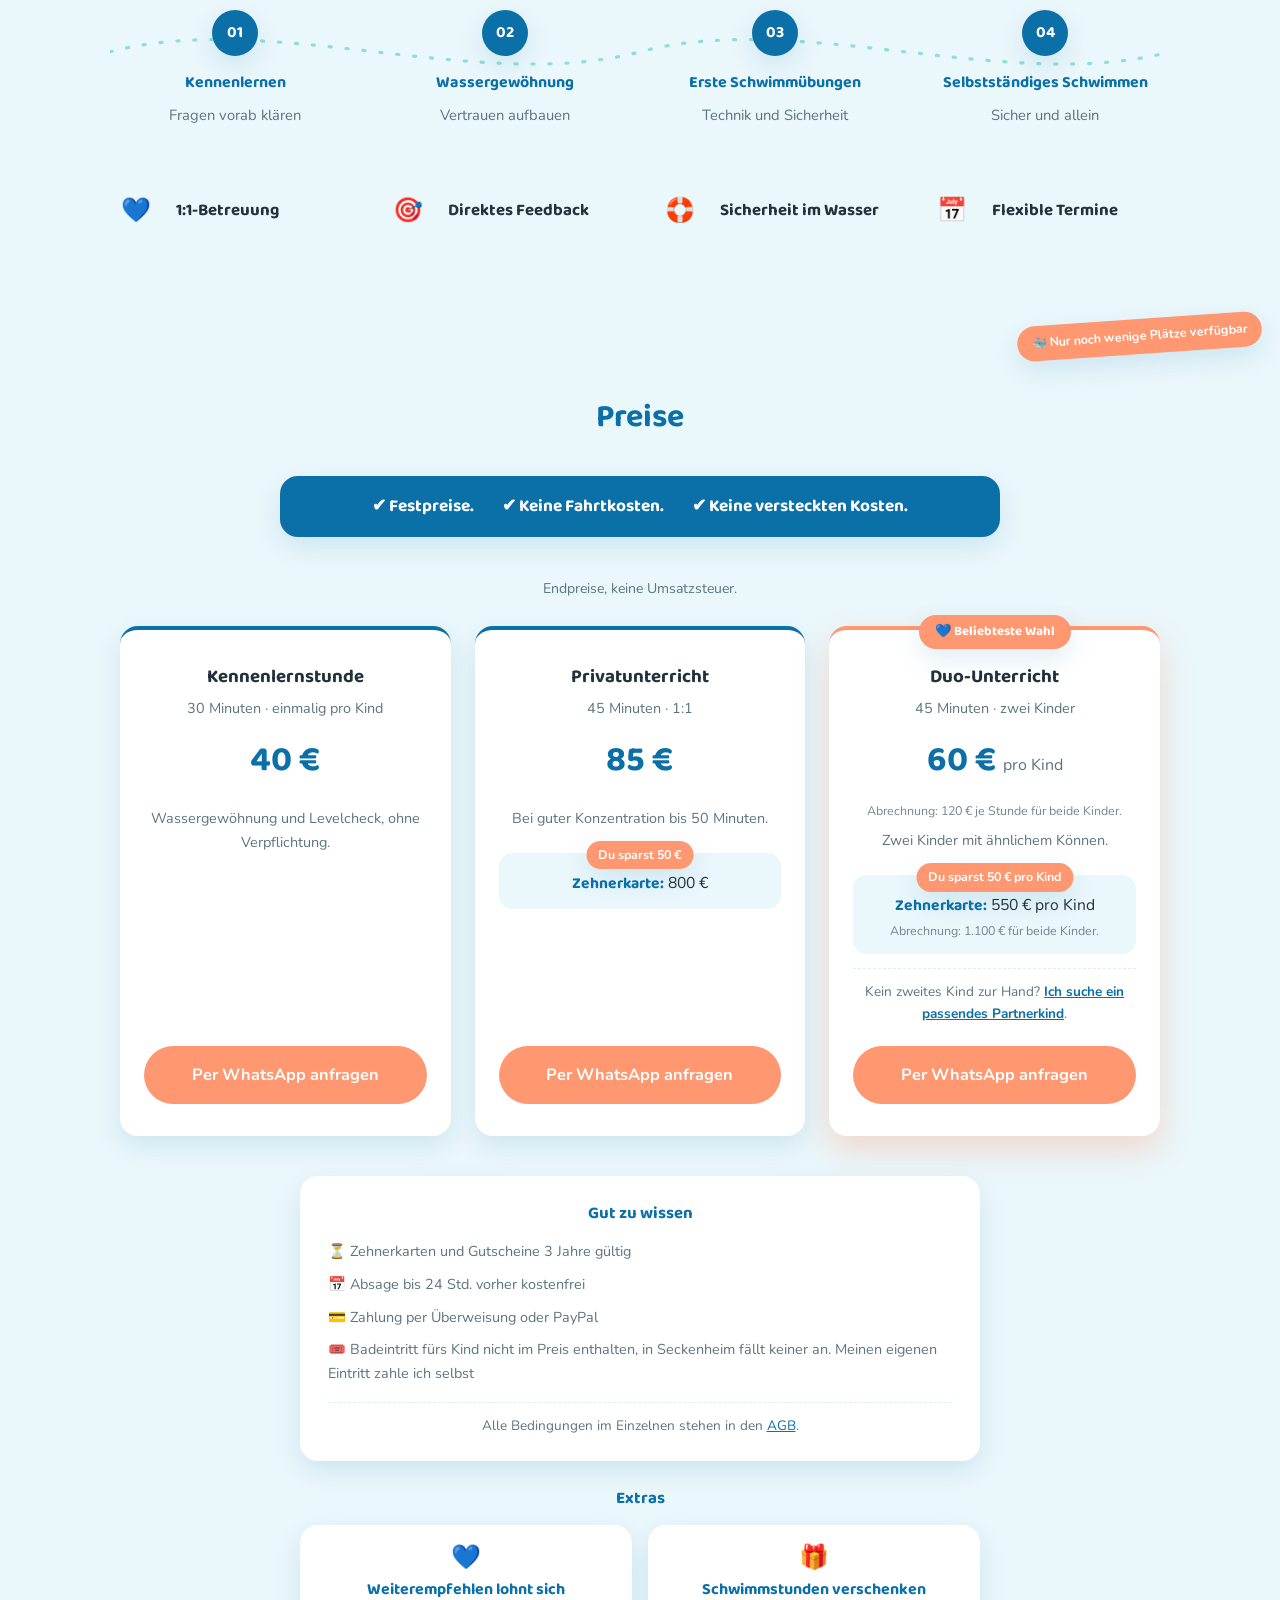
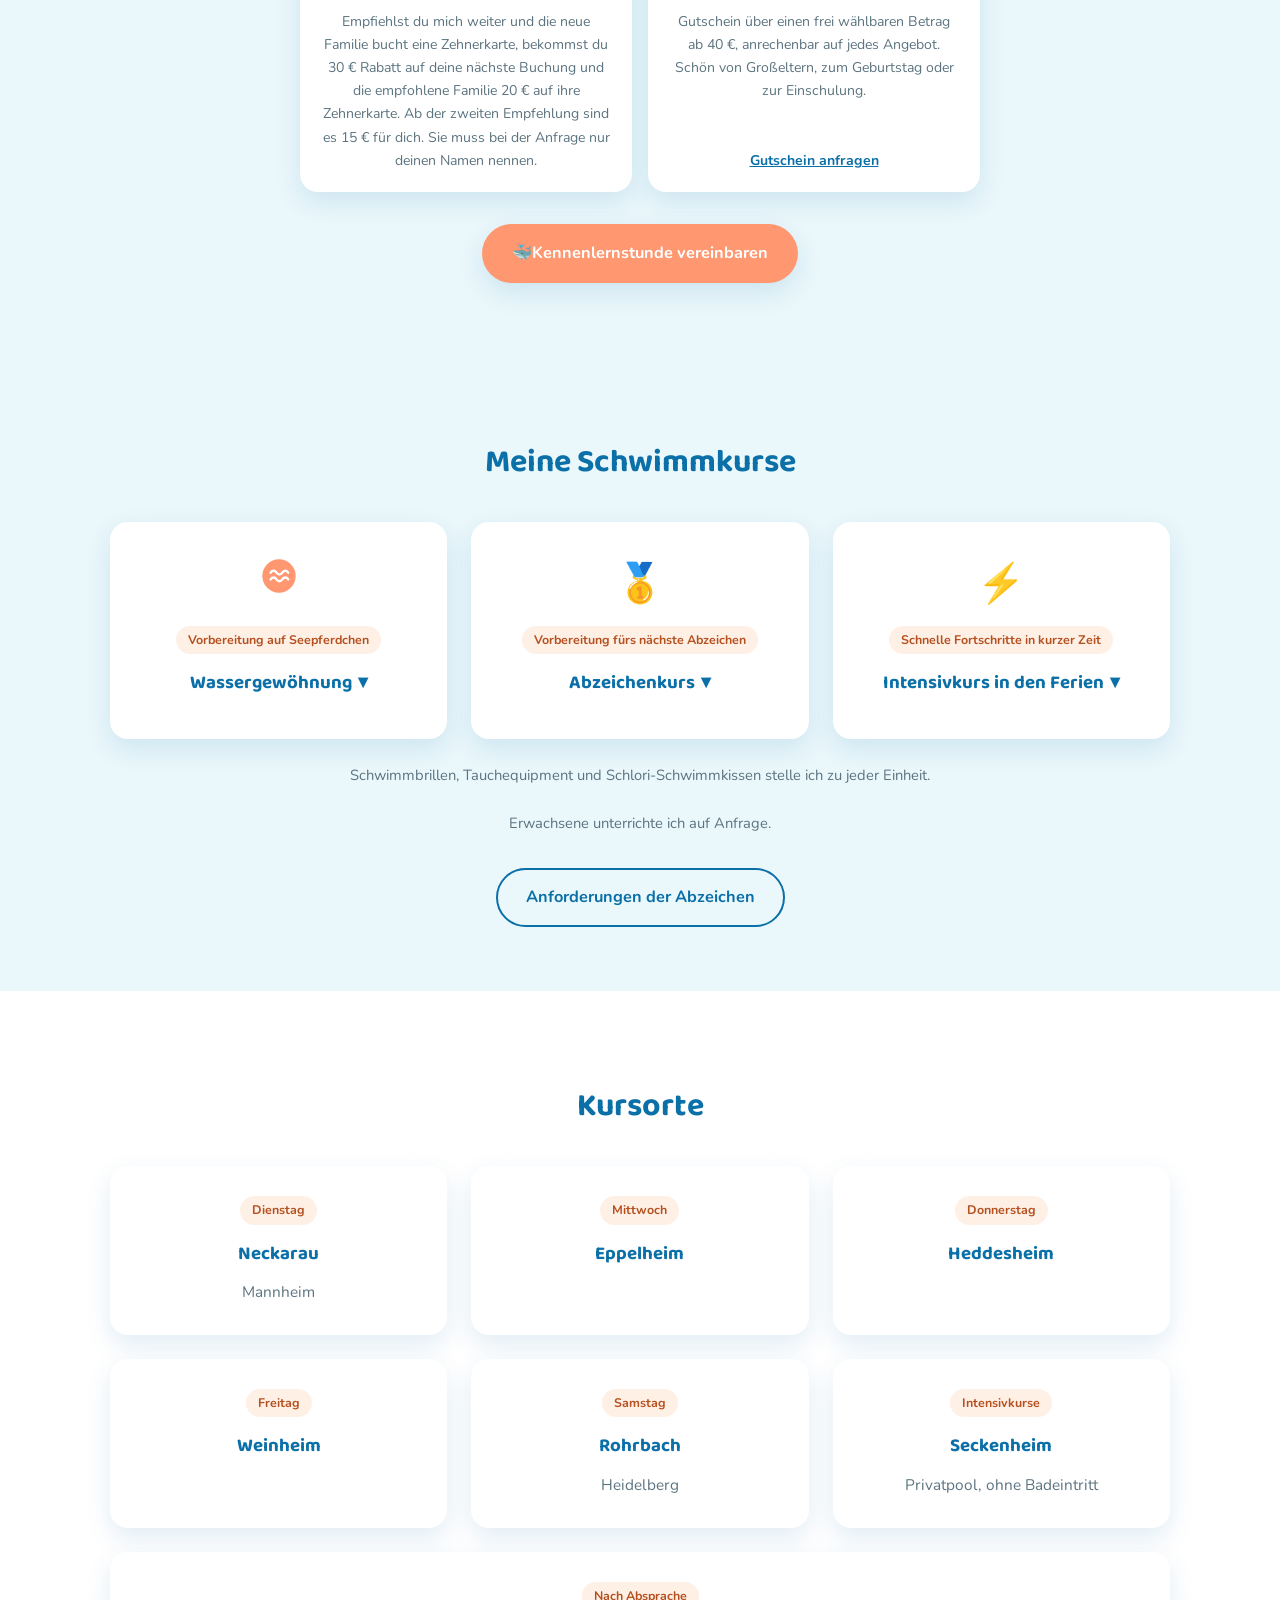
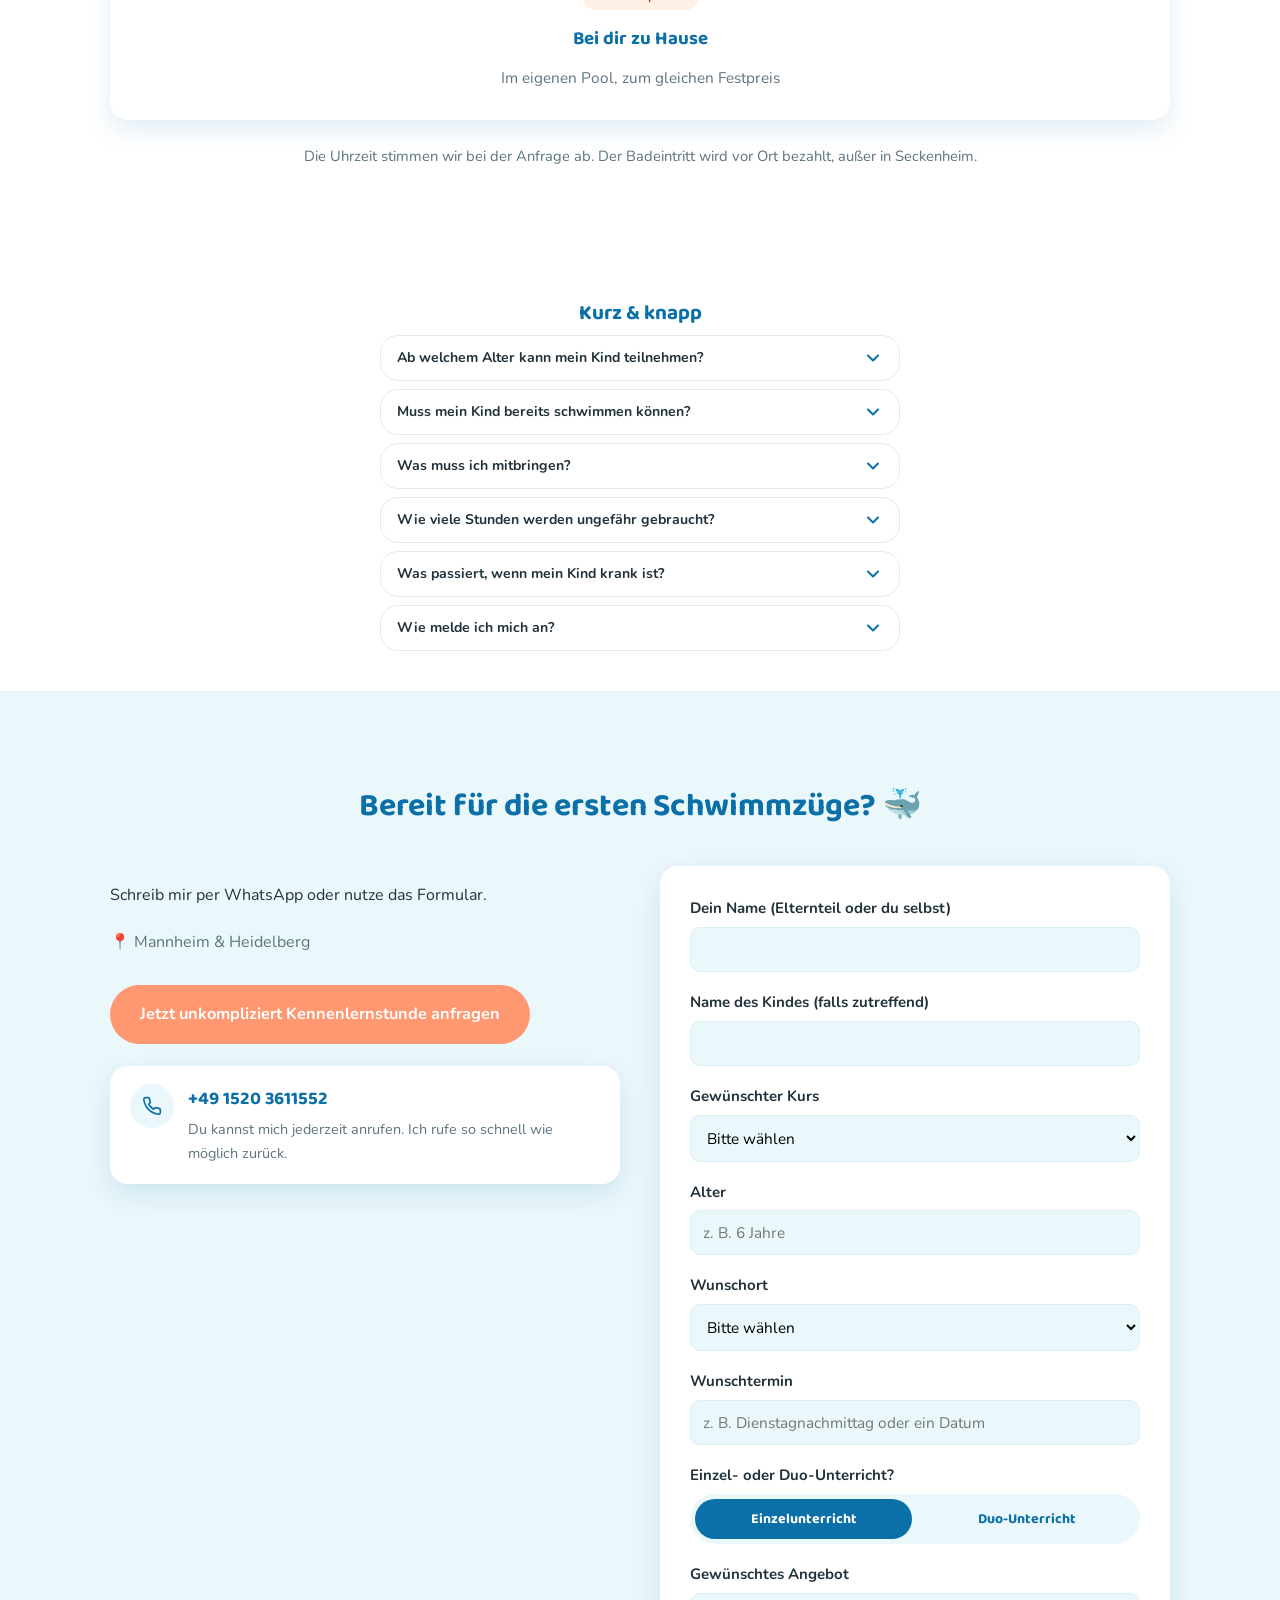
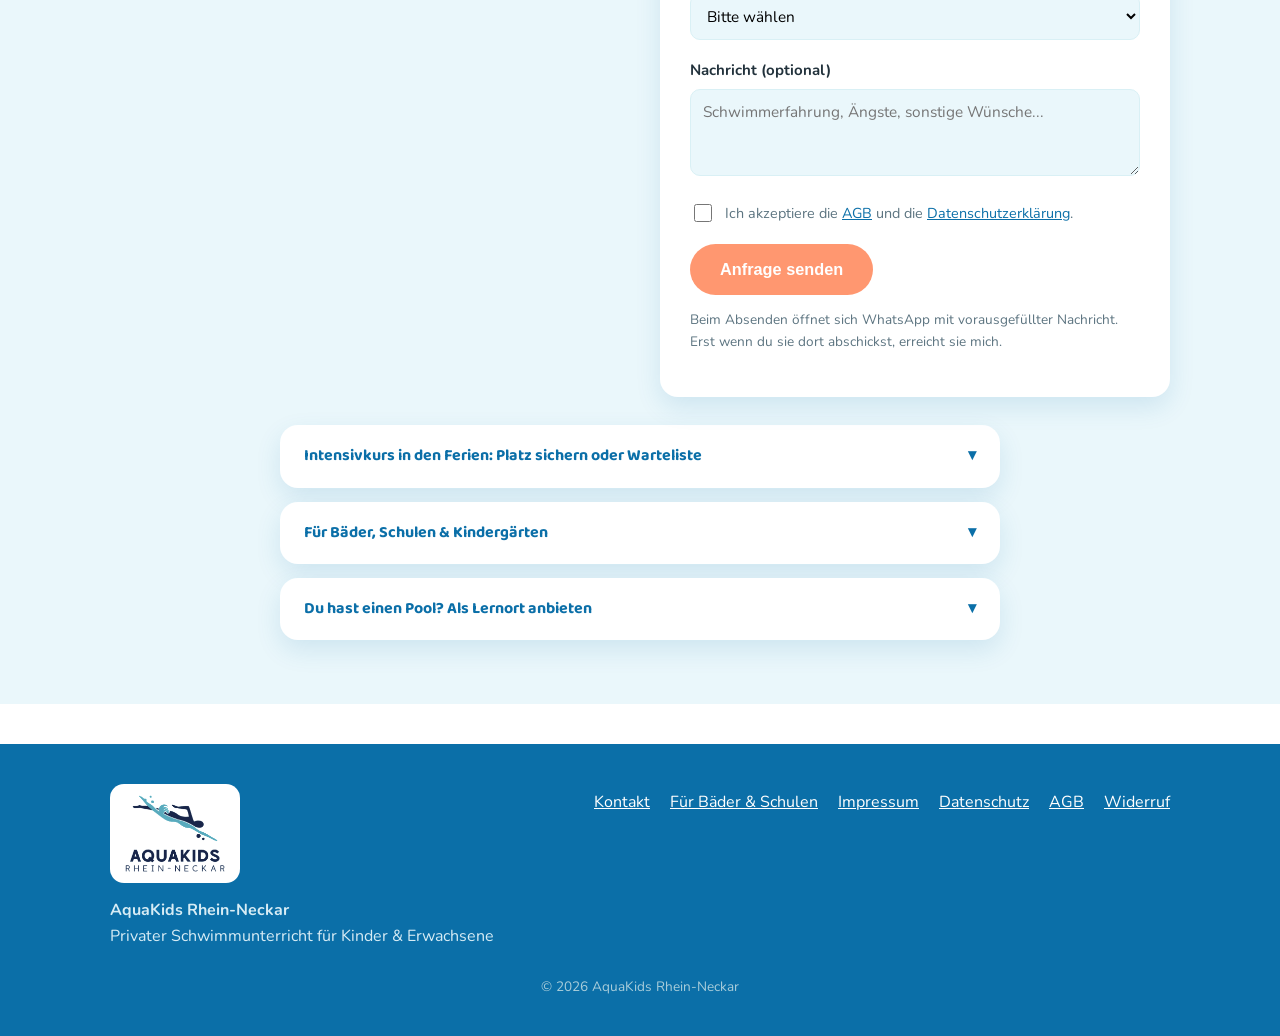
==== commit 91187bbf: "Ratenzahlung vorerst raus, AGB in der Sie-Form, Kursort Intensivkurse Die Ratenzahlung aus AGB Ziffe" ====
--- a/index.html
+++ b/index.html
@@ -18,7 +18,7 @@
 <meta property="og:url" content="https://aquakids-rn.de/" />
 <meta property="og:image" content="https://aquakids-rn.de/img/hero-unterwasser.jpg" />
 <meta name="twitter:card" content="summary_large_image" />
-<link rel="stylesheet" href="css/style.css?v=31" />
+<link rel="stylesheet" href="css/style.css?v=32" />
 <script type="application/ld+json">
 {
   "@context": "https://schema.org",
@@ -256,7 +256,7 @@
         <ul>
           <li><span aria-hidden="true">⏳</span> Zehnerkarten und Gutscheine 3&nbsp;Jahre gültig</li>
           <li><span aria-hidden="true">📅</span> Absage bis 24&nbsp;Std. vorher kostenfrei</li>
-          <li><span aria-hidden="true">💳</span> Zahlung per Überweisung oder PayPal, auf Wunsch in Raten ab 100&nbsp;€ im Monat</li>
+          <li><span aria-hidden="true">💳</span> Zahlung per Überweisung oder PayPal</li>
           <li><span aria-hidden="true">🎟️</span> Badeintritt fürs Kind nicht im Preis enthalten, in Seckenheim fällt keiner an. Meinen eigenen Eintritt zahle ich selbst</li>
         </ul>
         <p>Alle Bedingungen im Einzelnen stehen in den <a href="agb.html">AGB</a>.</p>
@@ -771,8 +771,8 @@
   <p class="footer-bottom">&copy; 2026 AquaKids Rhein-Neckar</p>
 </footer>
 
-<script src="js/preise-data.js?v=7"></script>
-<script src="js/pools-data.js?v=4"></script>
+<script src="js/preise-data.js?v=8"></script>
+<script src="js/pools-data.js?v=5"></script>
 <script src="js/main.js?v=15"></script>
 </body>
 </html>
--- a/css/style.css
+++ b/css/style.css
@@ -1863,6 +1863,27 @@
   margin: 20px 0 34px;
 }
 
+/* Absatznummern der AGB. Sie machen einzelne Stellen im Elternvertrag
+   zitierfähig ("siehe AGB Ziffer 6.3") und sind zugleich Sprungziele. */
+.agb-nr {
+  display: inline-block;
+  min-width: 2.9em;
+  font-weight: 700;
+  color: var(--color-primary-dark);
+}
+
+.legal-page p[id^="zi-"] {
+  scroll-margin-top: 90px;
+}
+
+@media (max-width: 640px) {
+  .agb-nr {
+    display: block;
+    min-width: 0;
+    margin-bottom: 2px;
+  }
+}
+
 /* ---------- Responsive ---------- */
 
 @media (max-width: 900px) {
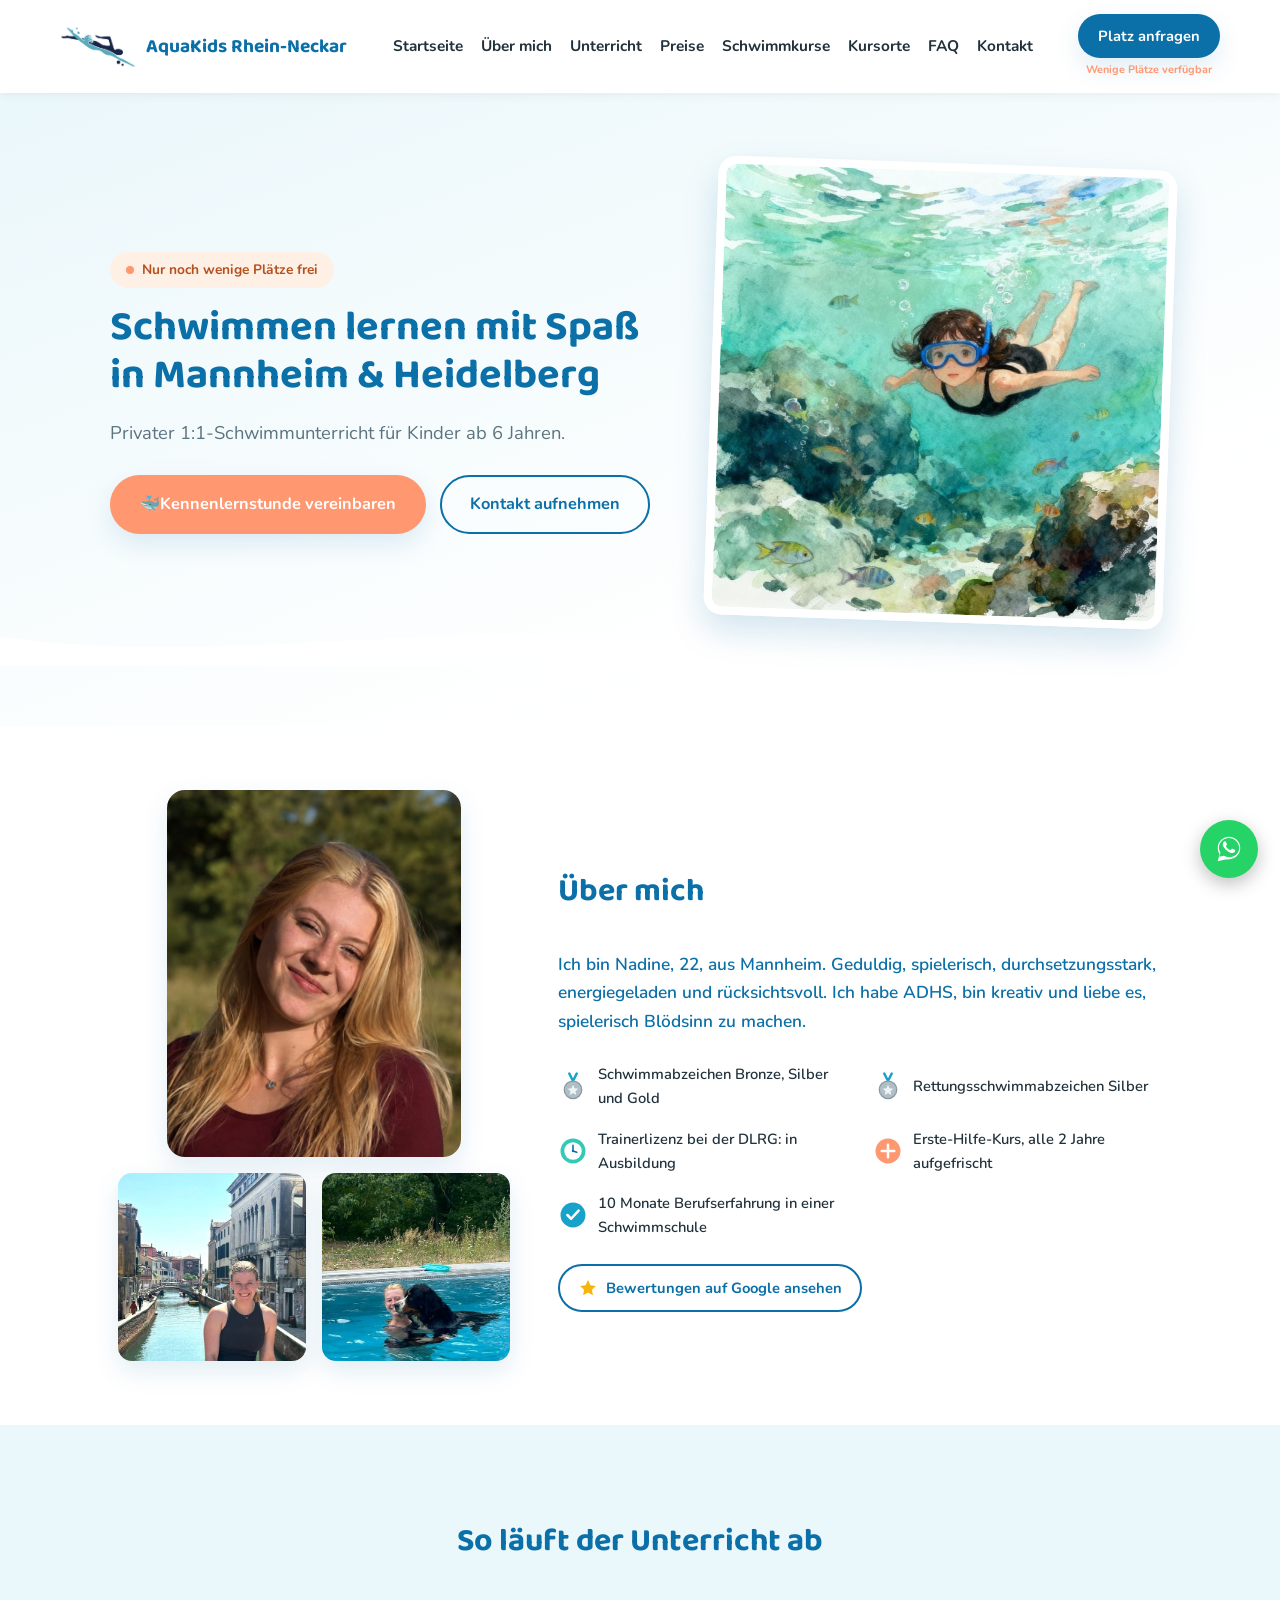
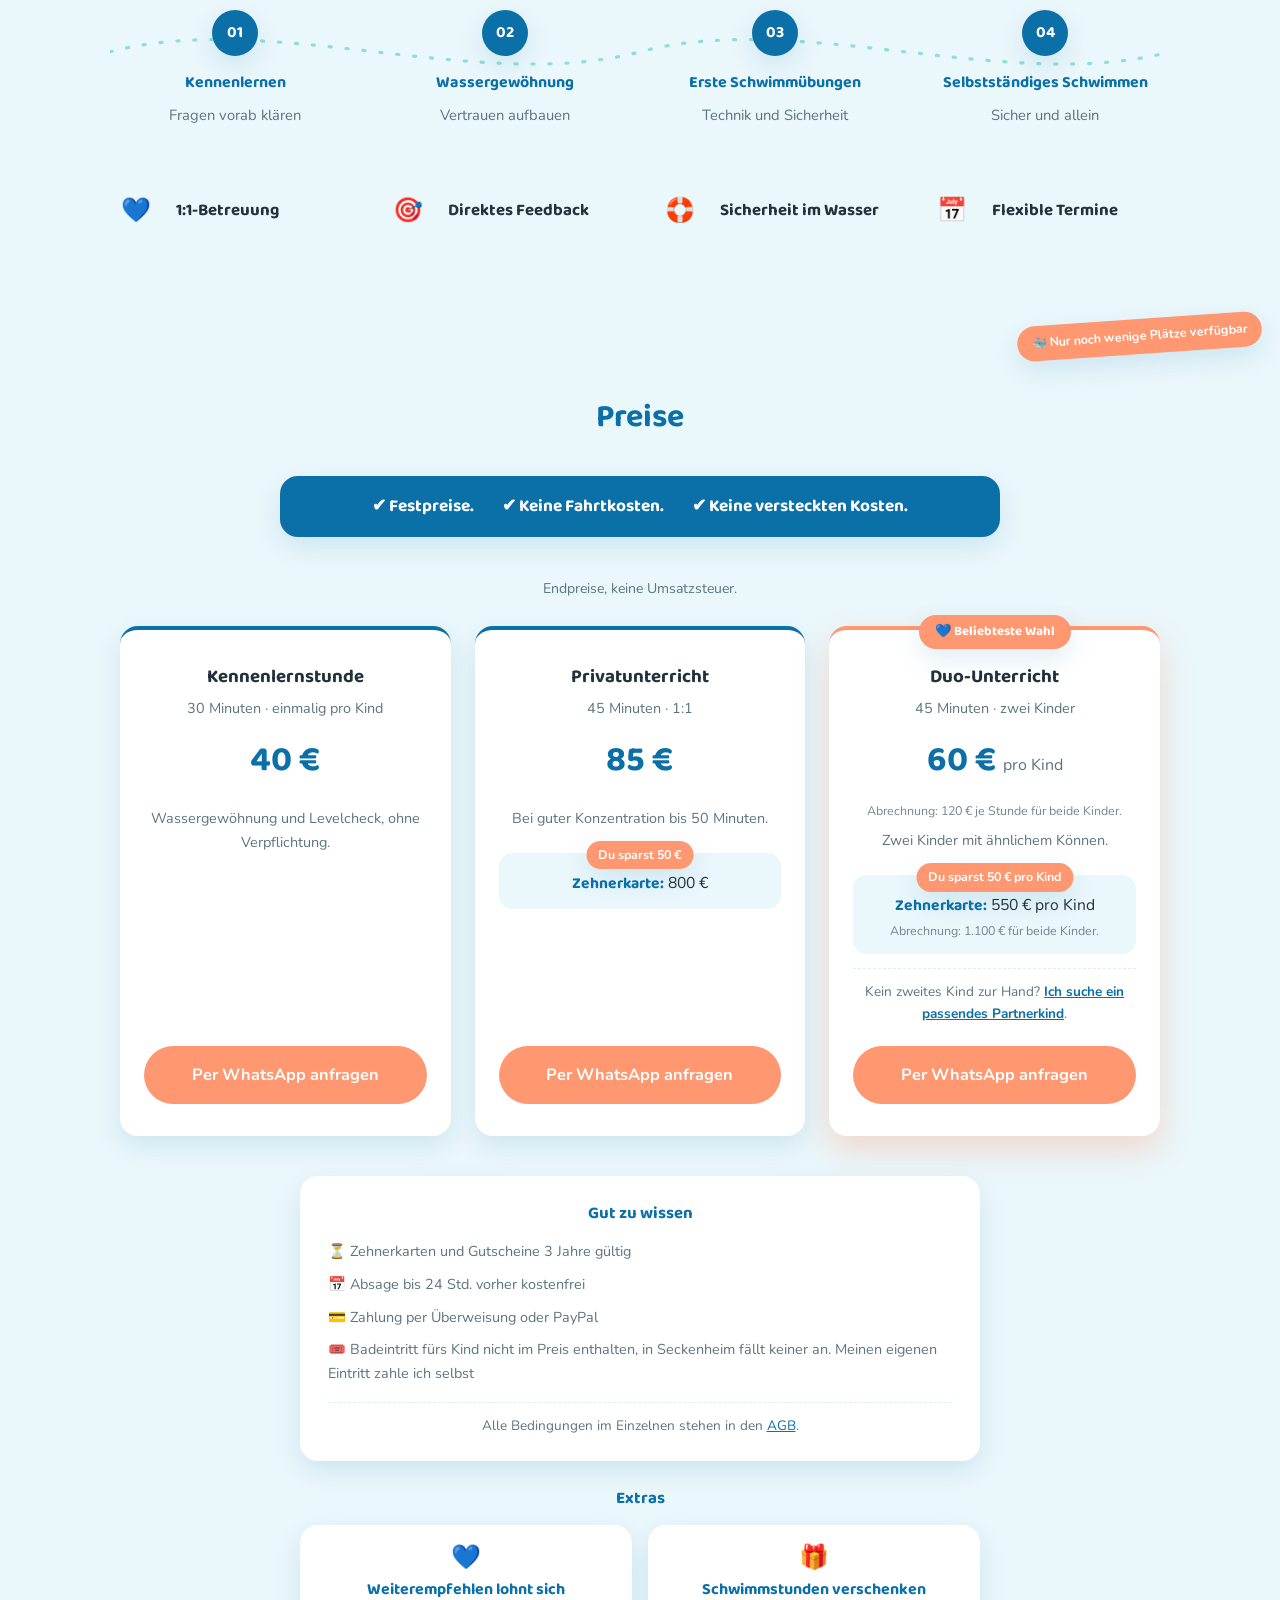
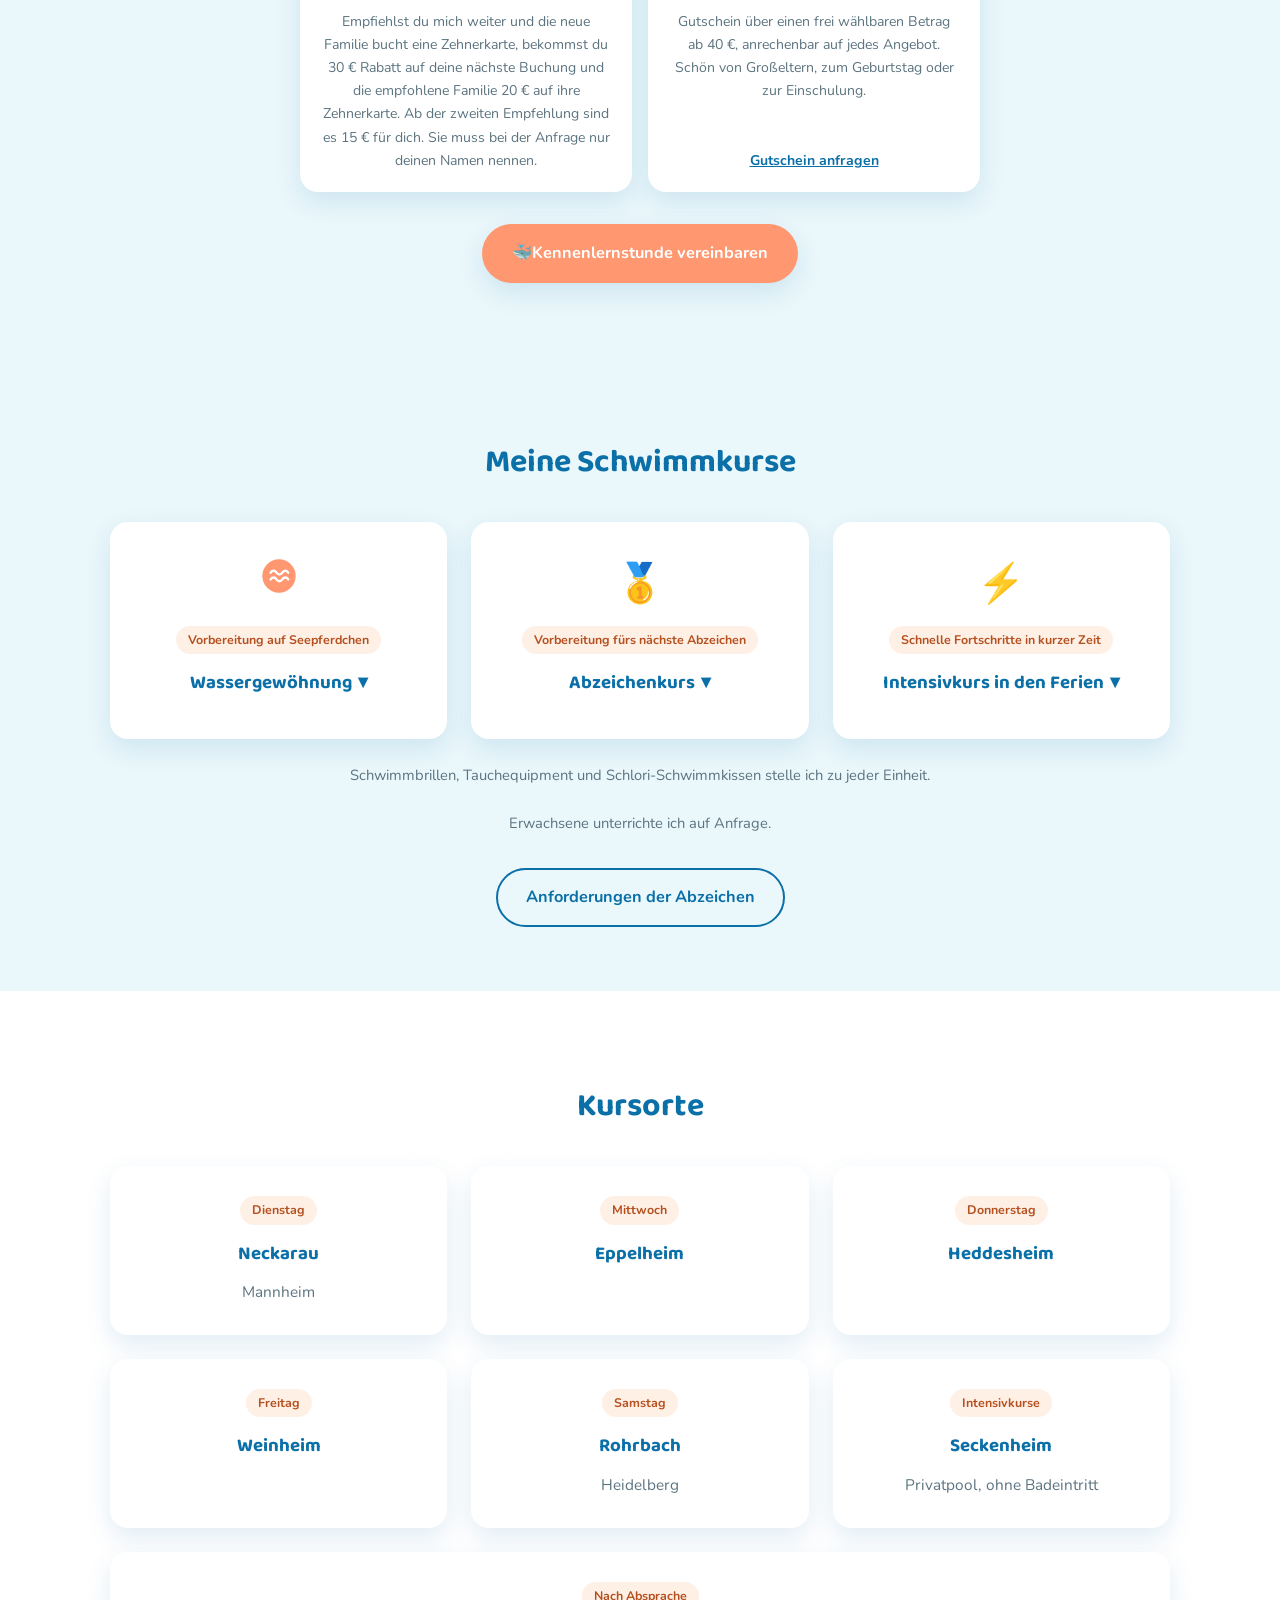
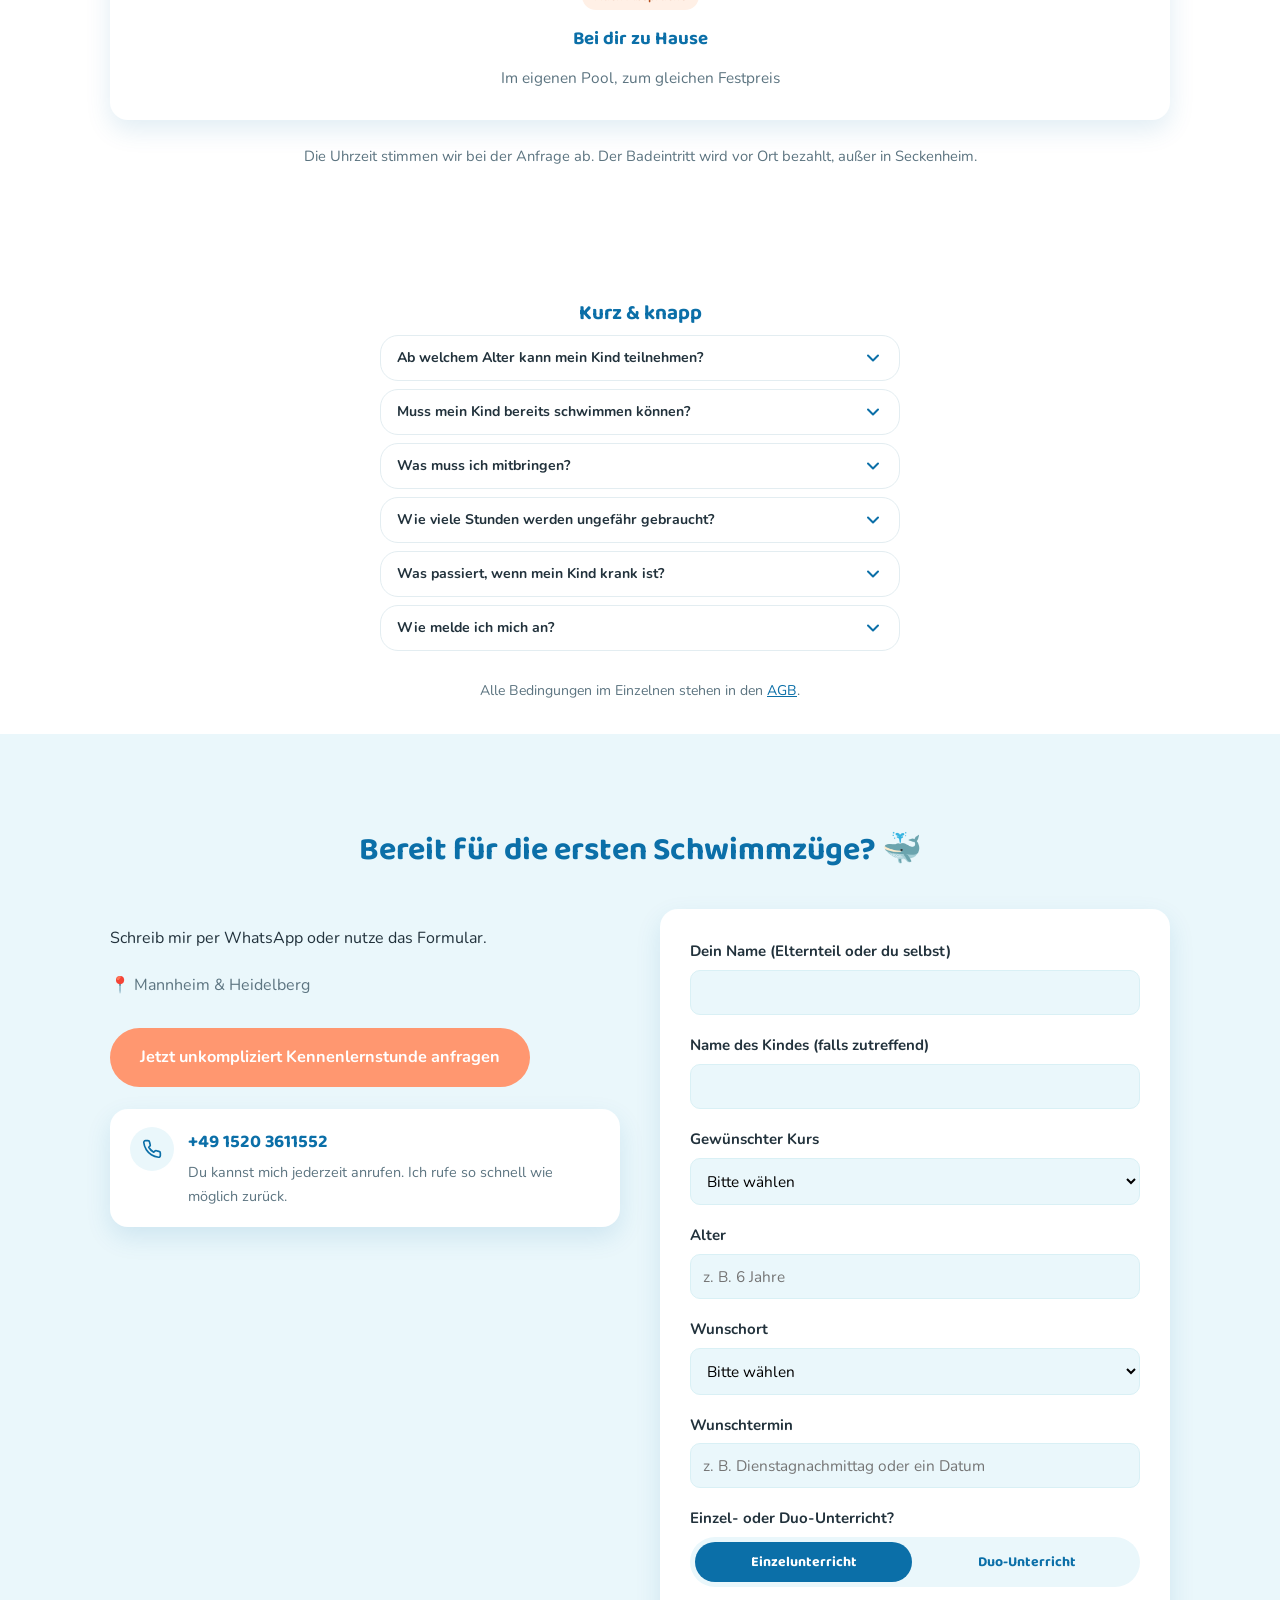
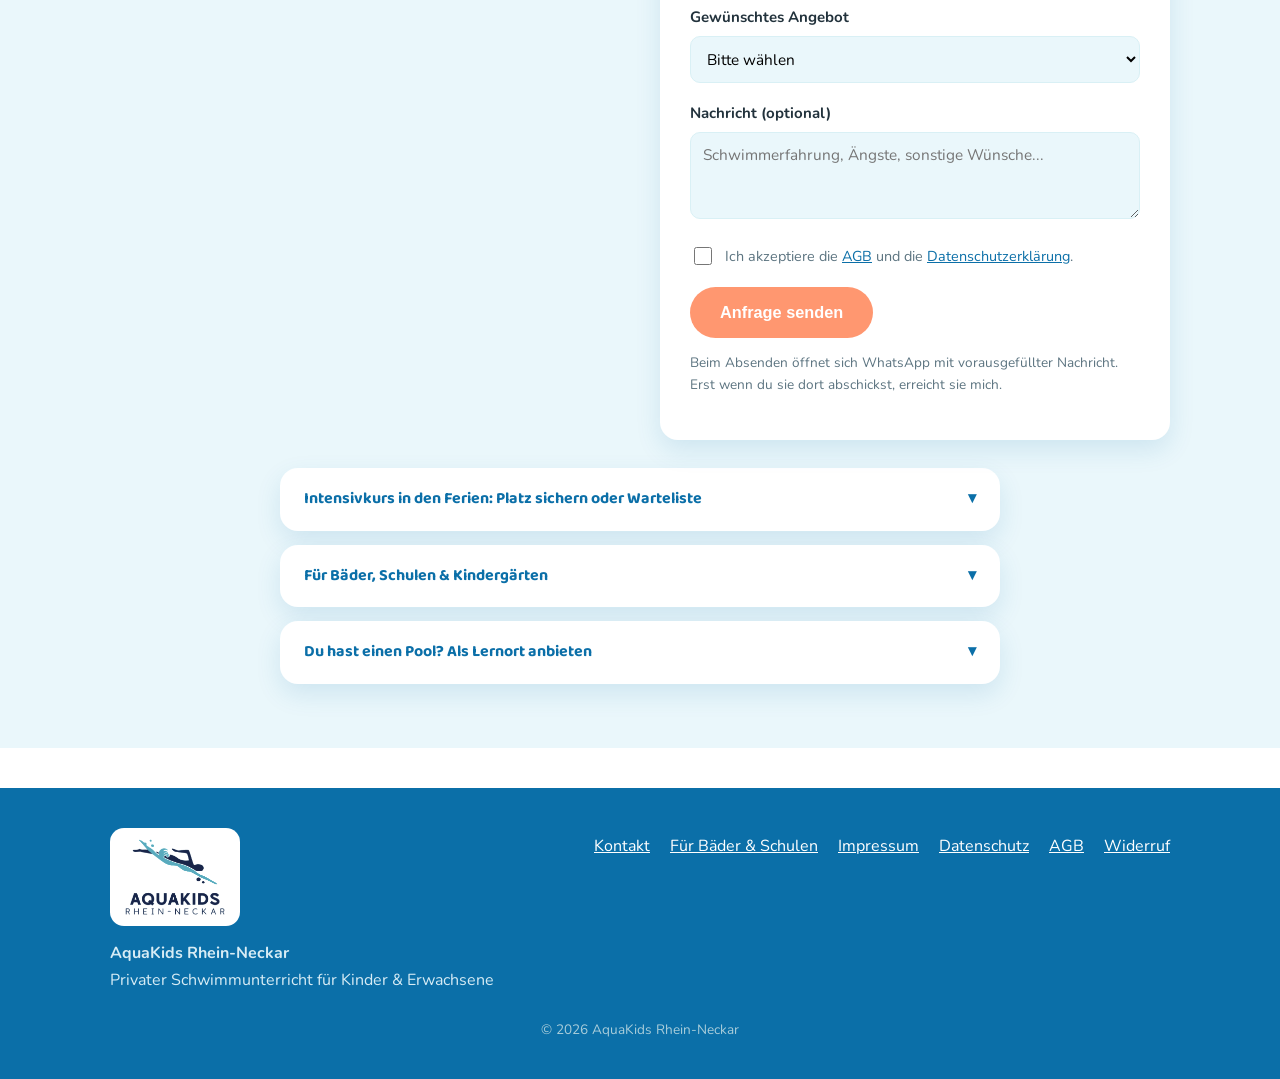
==== commit 7682d4e2: "Neue Ziffer 10 Durchfuehrung, Haftung aufgeteilt, AGB-Link in der FAQ Ziffer 10 regelt jetzt, wie de" ====
--- a/index.html
+++ b/index.html
@@ -18,7 +18,7 @@
 <meta property="og:url" content="https://aquakids-rn.de/" />
 <meta property="og:image" content="https://aquakids-rn.de/img/hero-unterwasser.jpg" />
 <meta name="twitter:card" content="summary_large_image" />
-<link rel="stylesheet" href="css/style.css?v=32" />
+<link rel="stylesheet" href="css/style.css?v=33" />
 <script type="application/ld+json">
 {
   "@context": "https://schema.org",
@@ -495,6 +495,9 @@
           </div>
         </div>
       </div>
+      <p class="faq-agb-hinweis">
+        Alle Bedingungen im Einzelnen stehen in den <a href="agb.html">AGB</a>.
+      </p>
     </div>
   </section>
 
--- a/css/style.css
+++ b/css/style.css
@@ -1865,6 +1865,14 @@
 
 /* Absatznummern der AGB. Sie machen einzelne Stellen im Elternvertrag
    zitierfähig ("siehe AGB Ziffer 6.3") und sind zugleich Sprungziele. */
+.faq-agb-hinweis {
+  margin: 28px auto 0;
+  max-width: 680px;
+  text-align: center;
+  font-size: 0.88rem;
+  color: var(--color-text-light);
+}
+
 .agb-nr {
   display: inline-block;
   min-width: 2.9em;
